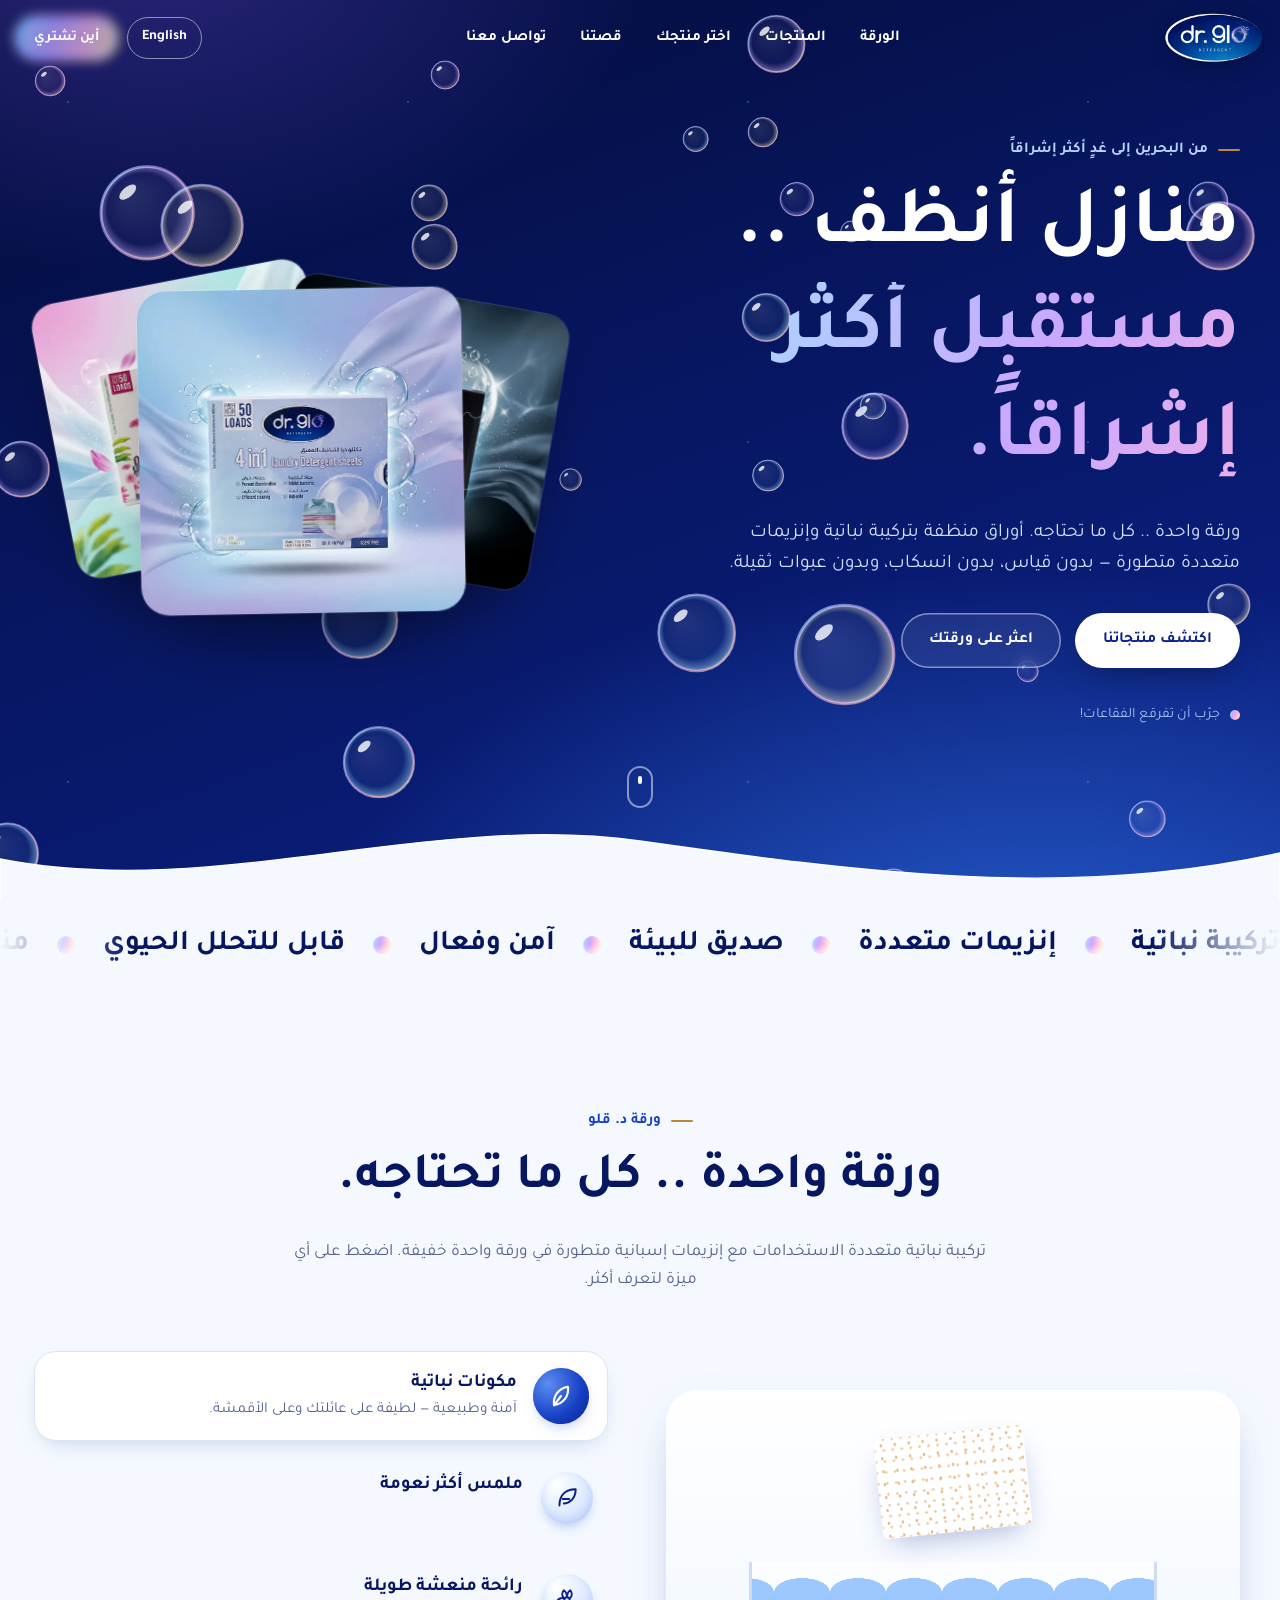
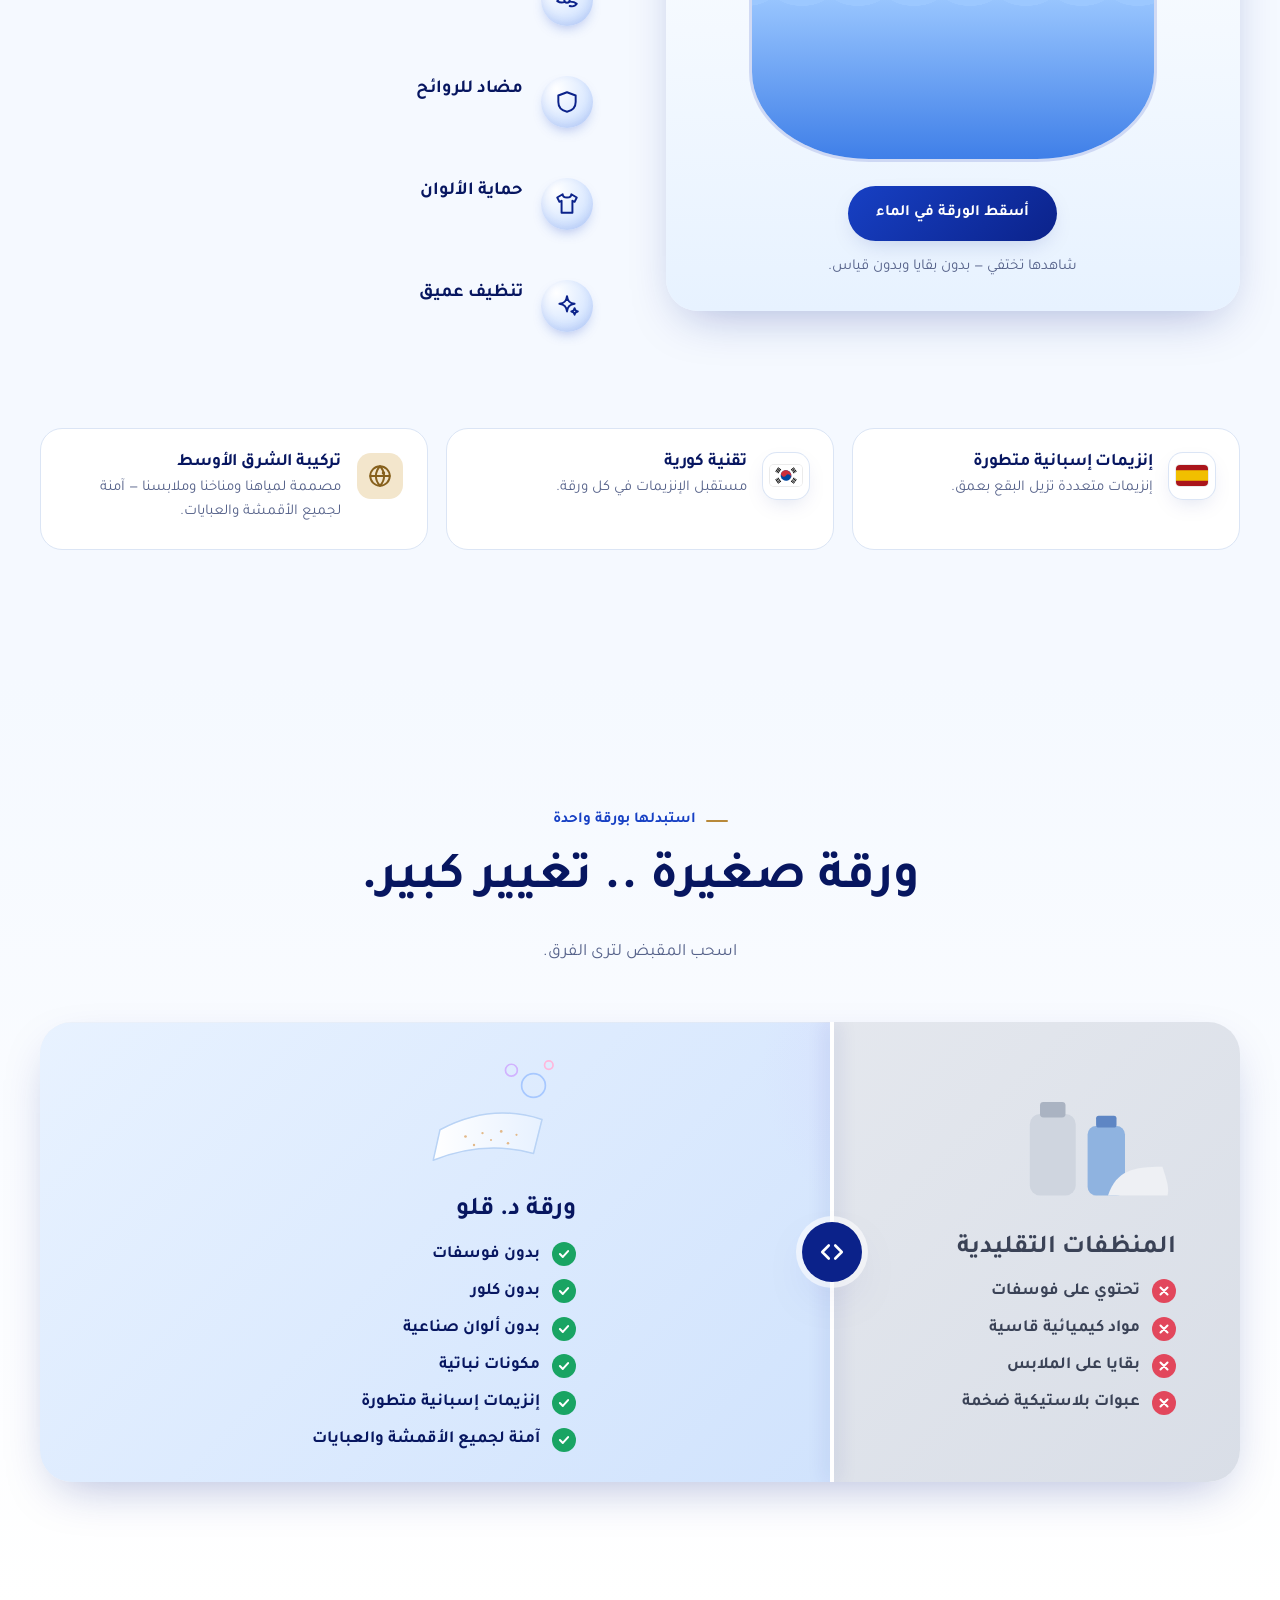
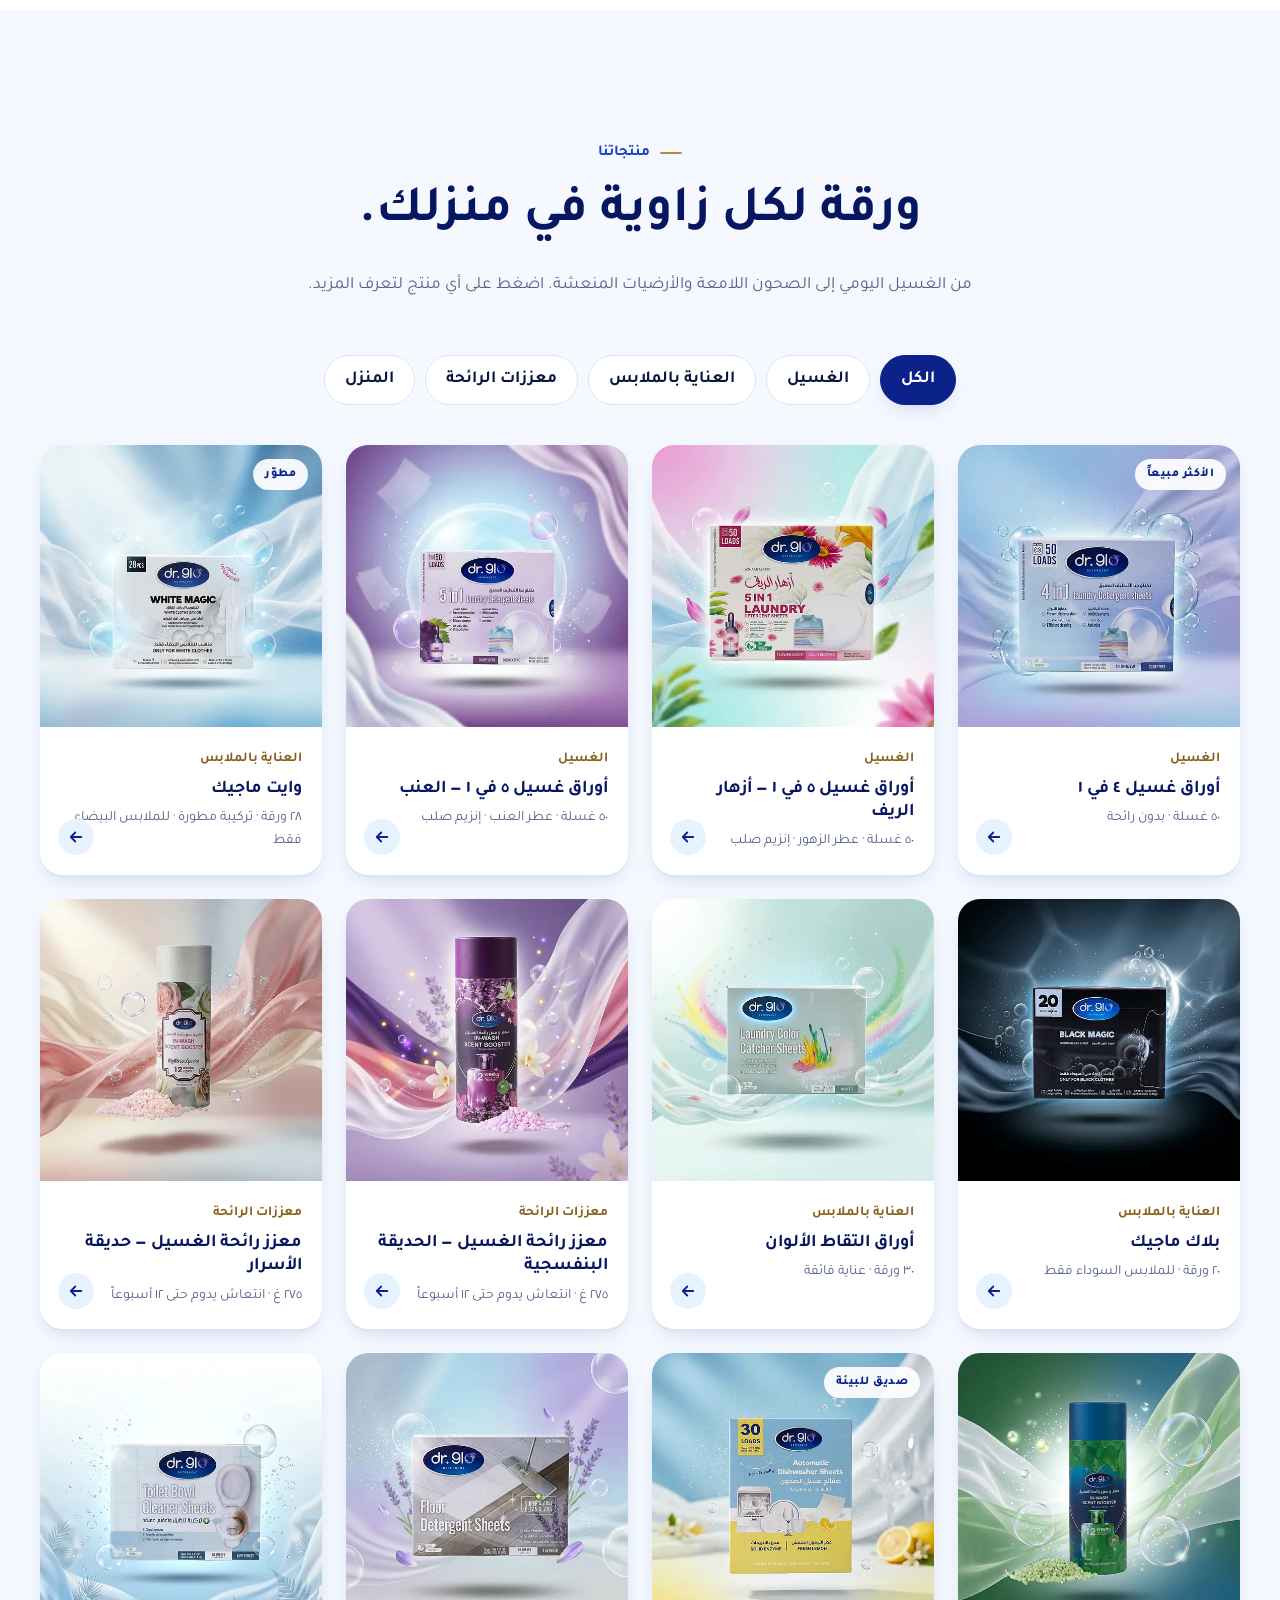
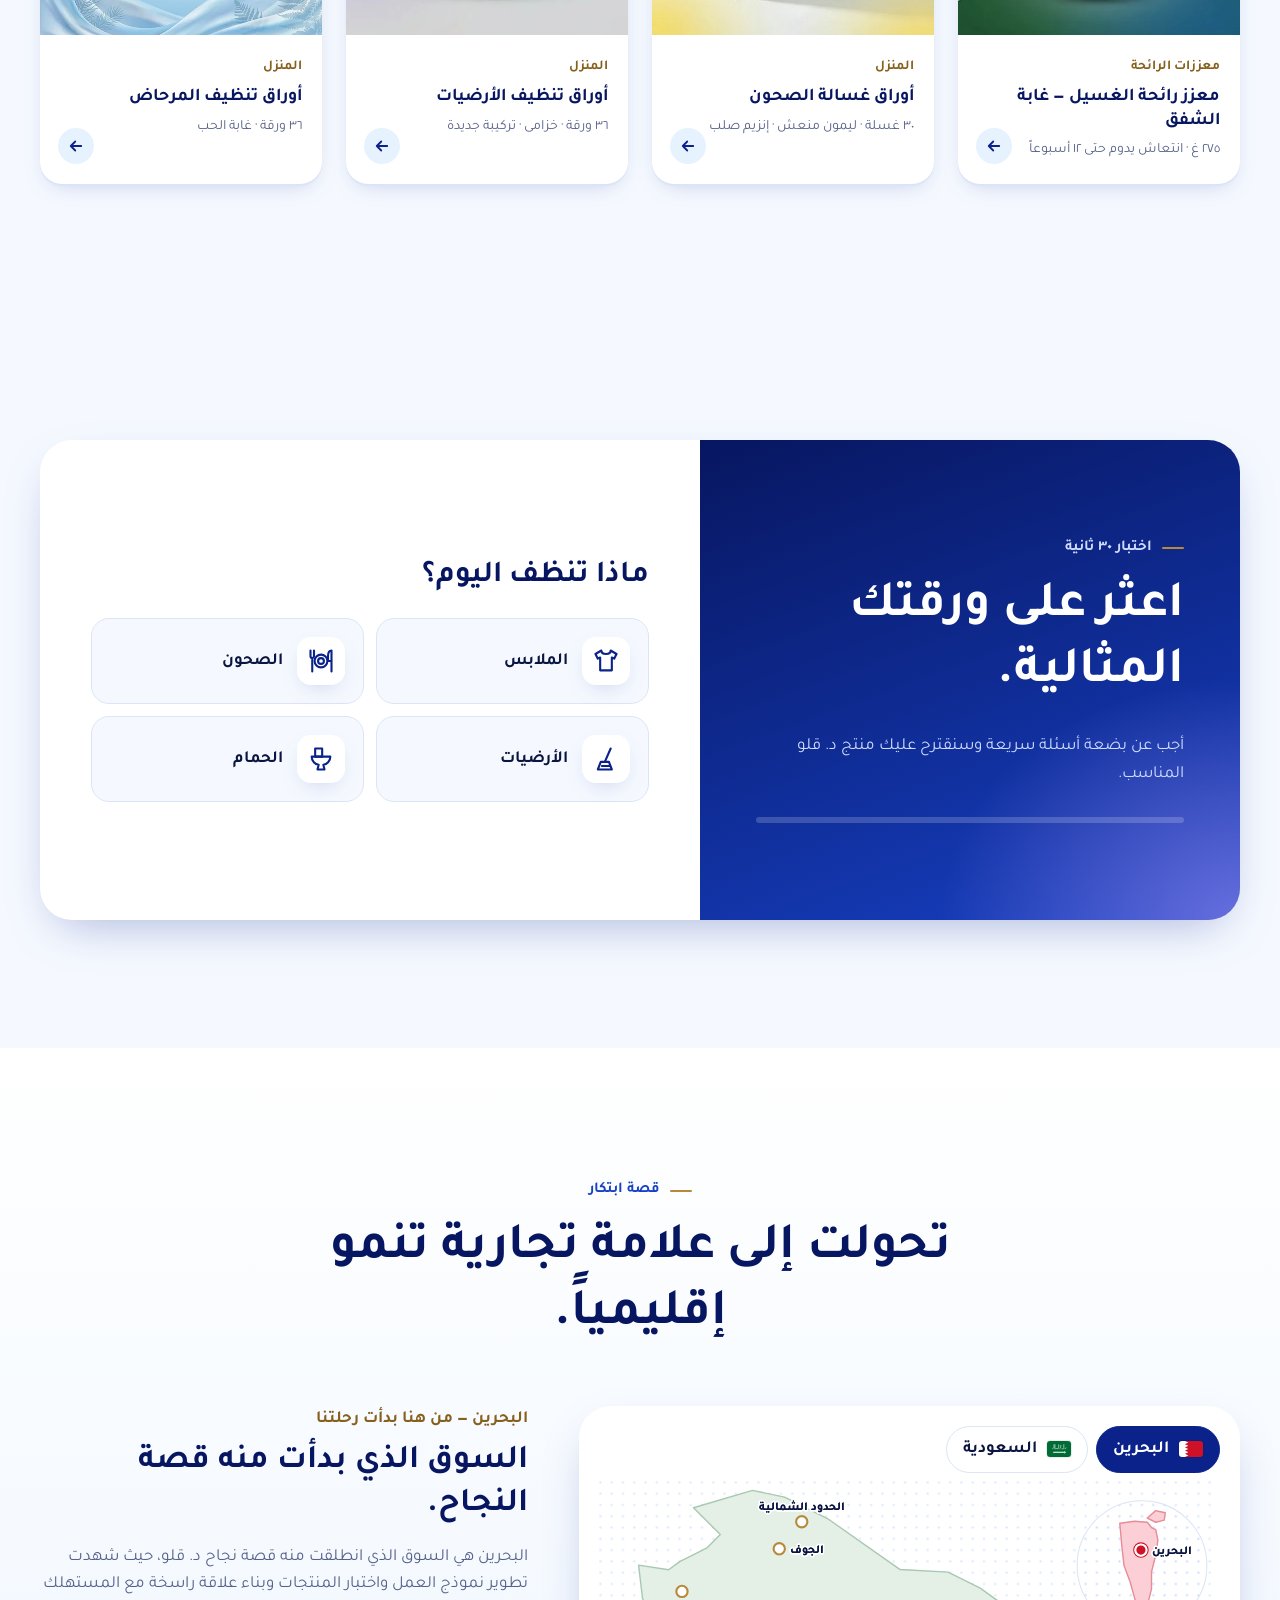
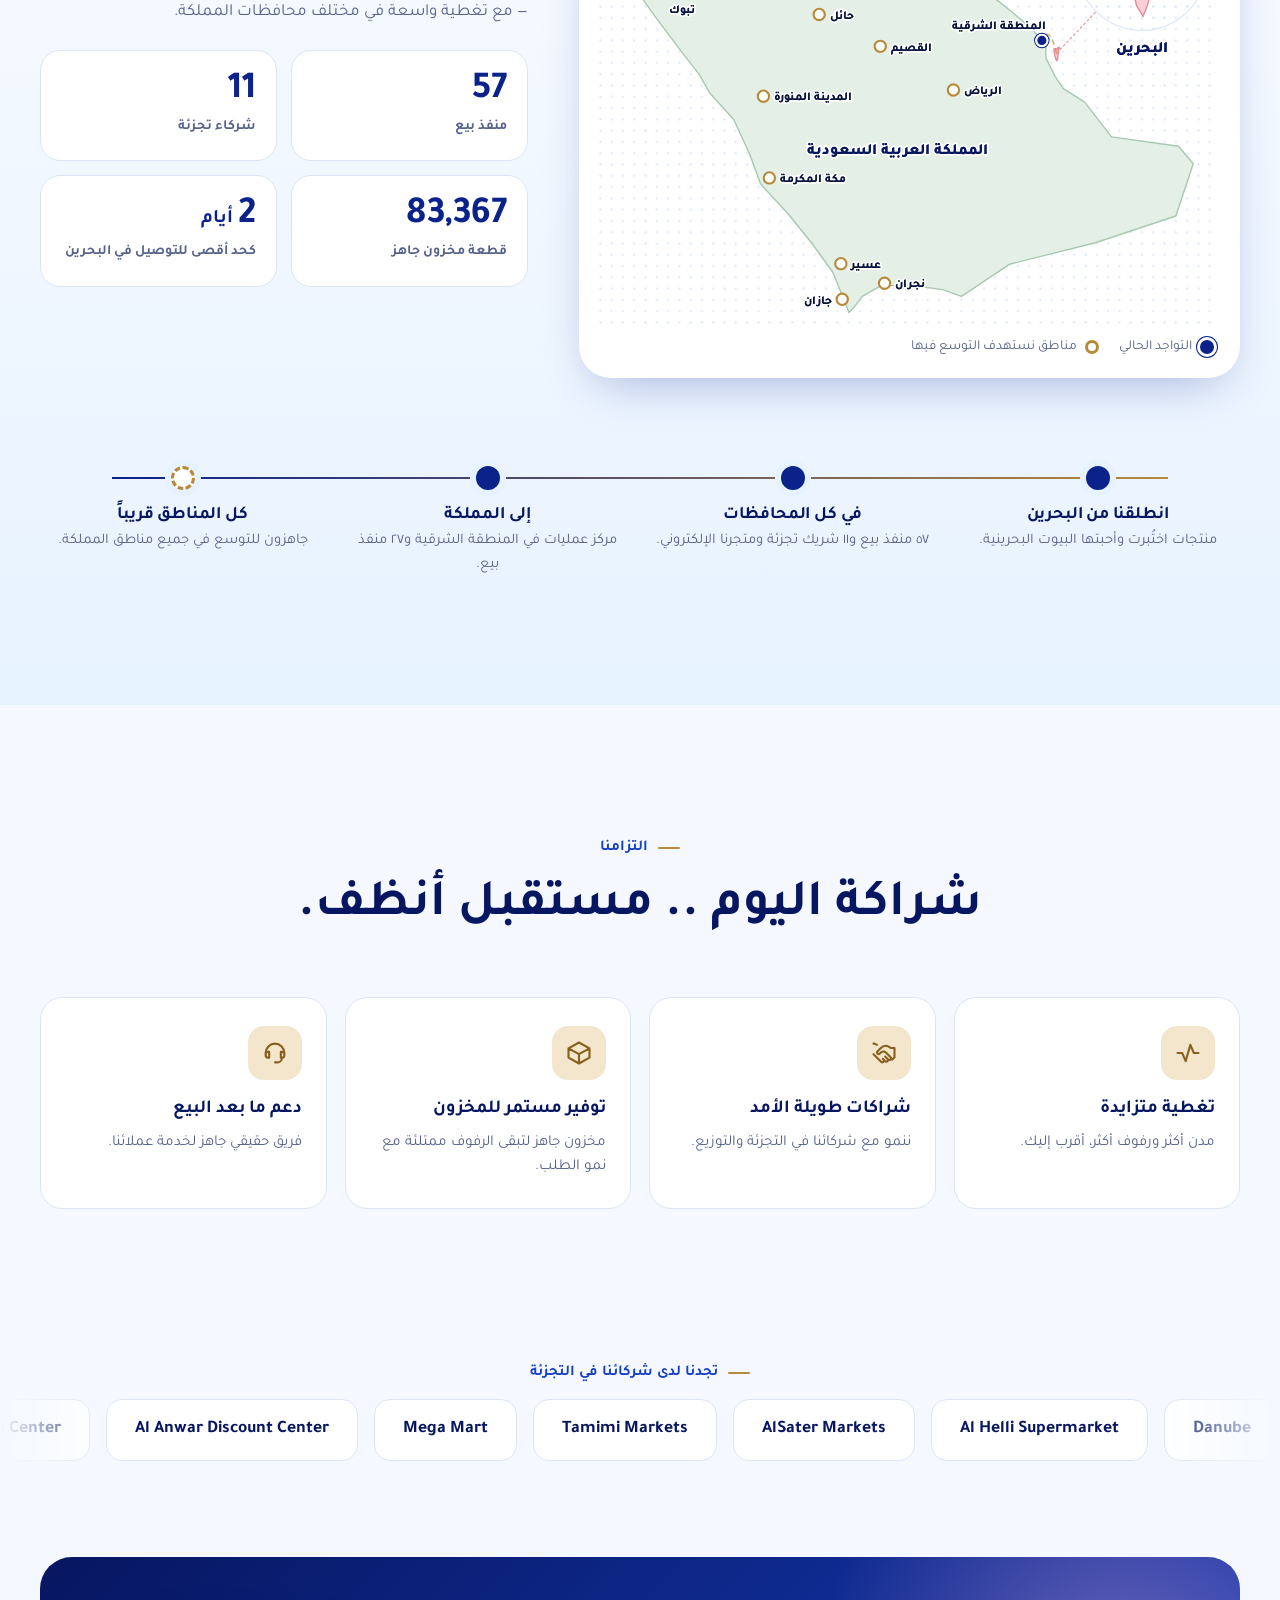
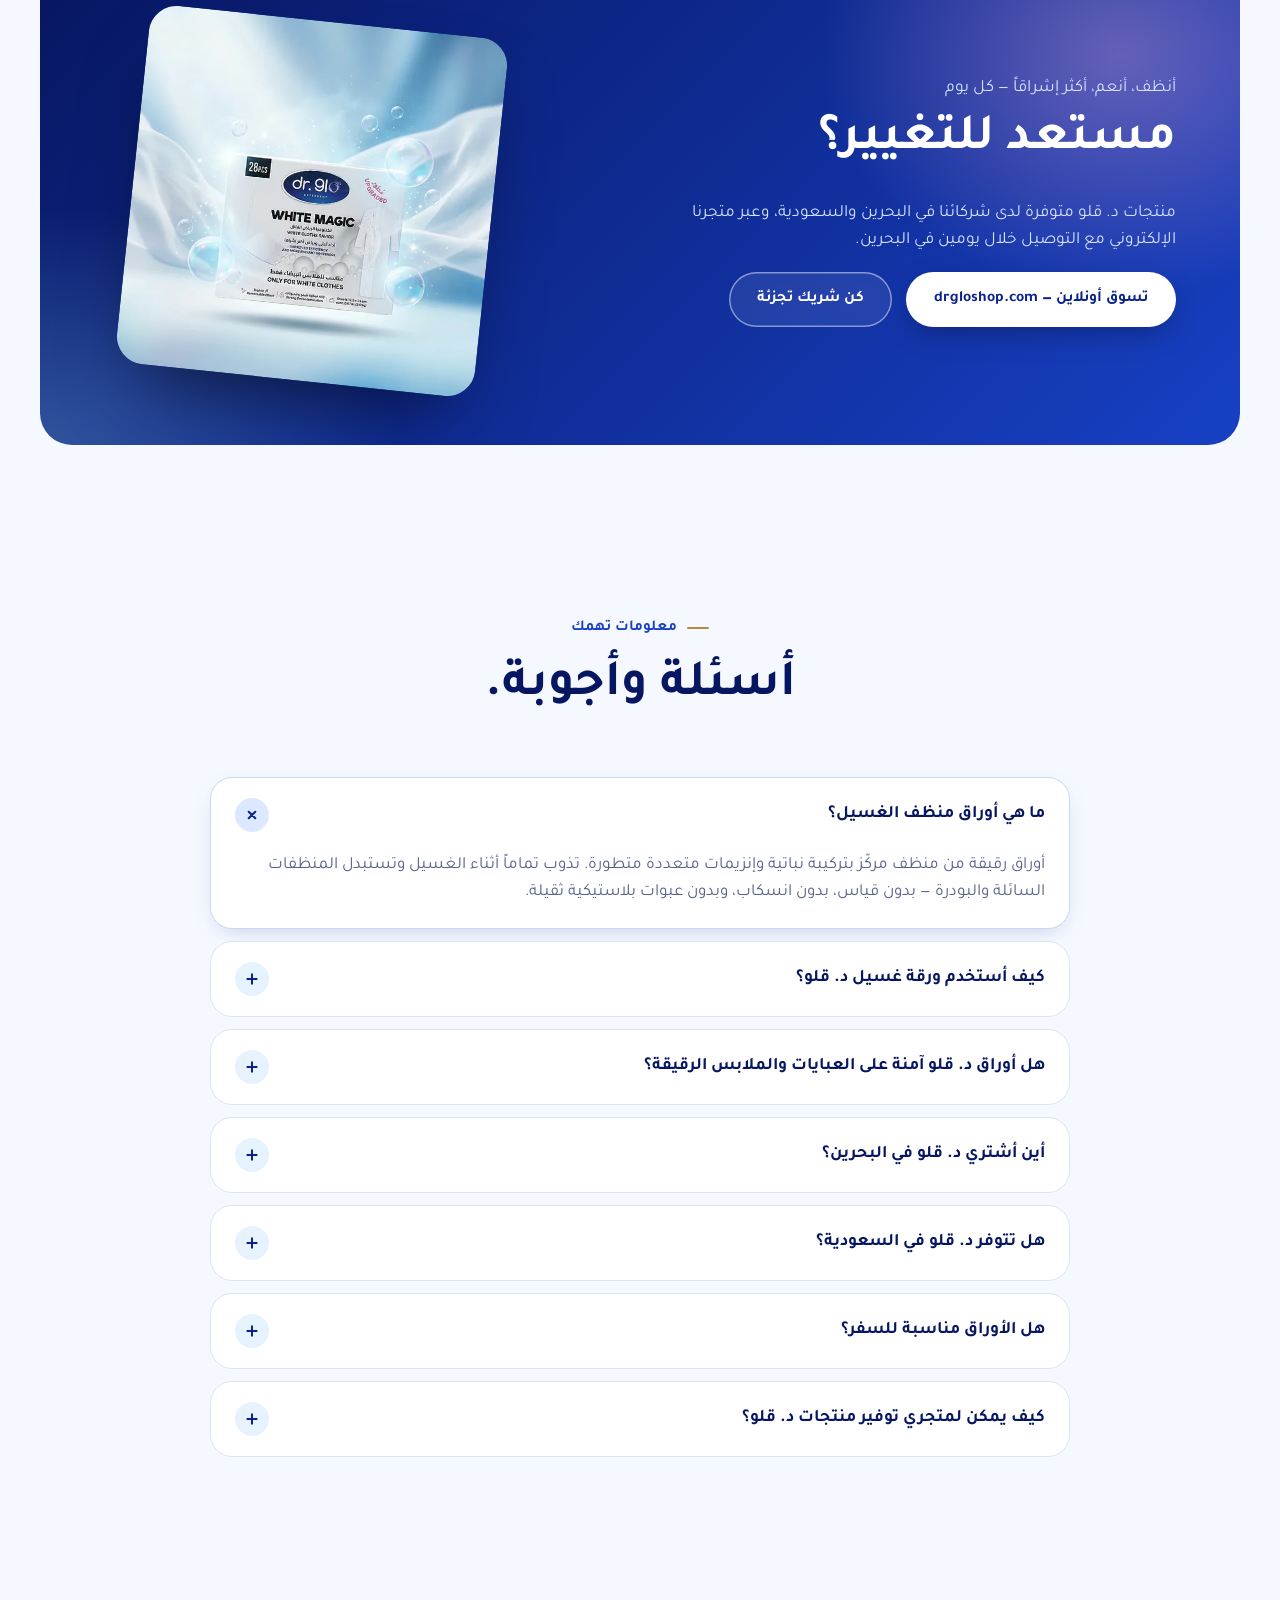
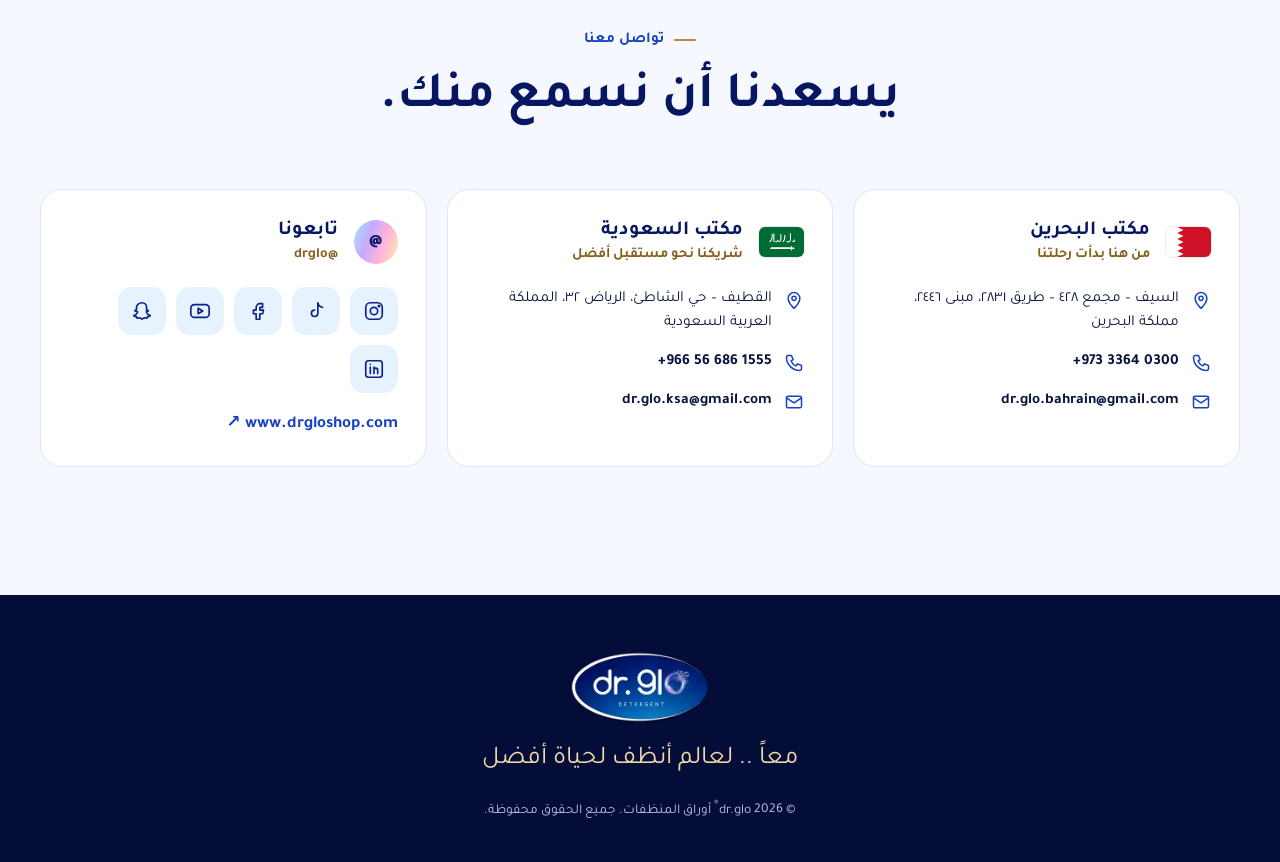
==== ar/index.html @ 6746b54c "ready" ====
<!doctype html>
<html lang="ar" dir="rtl" data-root="../">
<head>
  <meta charset="utf-8">
  <meta name="viewport" content="width=device-width, initial-scale=1">
  <!-- seo:start -->
  <title>د. قلو | أوراق منظف الغسيل — البحرين والسعودية</title>
  <meta name="description" content="أوراق منظف غسيل بتركيبة نباتية وإنزيمات متطورة — بدون فوسفات وبدون كلور. أوراق للغسيل وغسالة الصحون والأرضيات في البحرين والمملكة العربية السعودية.">
  <meta name="robots" content="index, follow, max-image-preview:large">
  <link rel="canonical" href="https://drgloglobal.com/ar/">
  <link rel="alternate" hreflang="en" href="https://drgloglobal.com/">
  <link rel="alternate" hreflang="ar" href="https://drgloglobal.com/ar/">
  <link rel="alternate" hreflang="x-default" href="https://drgloglobal.com/">
  <meta name="theme-color" content="#0a1d6e">
  <meta property="og:type" content="website">
  <meta property="og:site_name" content="dr.glo">
  <meta property="og:url" content="https://drgloglobal.com/ar/">
  <meta property="og:title" content="د. قلو | أوراق منظف الغسيل — البحرين والسعودية">
  <meta property="og:description" content="أوراق منظف غسيل بتركيبة نباتية وإنزيمات متطورة — بدون فوسفات وبدون كلور. أوراق للغسيل وغسالة الصحون والأرضيات في البحرين والمملكة العربية السعودية.">
  <meta property="og:image" content="https://drgloglobal.com/assets/img/og-image.jpg">
  <meta property="og:image:width" content="1200">
  <meta property="og:image:height" content="630">
  <meta property="og:image:alt" content="أوراق منظف د. قلو — منازل أنظف، مستقبل أكثر إشراقاً">
  <meta property="og:locale" content="ar_AR">
  <meta property="og:locale:alternate" content="en_US">
  <meta name="twitter:card" content="summary_large_image">
  <meta name="twitter:title" content="د. قلو | أوراق منظف الغسيل — البحرين والسعودية">
  <meta name="twitter:description" content="أوراق منظف غسيل بتركيبة نباتية وإنزيمات متطورة — بدون فوسفات وبدون كلور. أوراق للغسيل وغسالة الصحون والأرضيات في البحرين والمملكة العربية السعودية.">
  <meta name="twitter:image" content="https://drgloglobal.com/assets/img/og-image.jpg">
  <link rel="icon" type="image/png" sizes="256x256" href="../assets/img/favicon.png">
  <link rel="apple-touch-icon" sizes="180x180" href="../assets/img/apple-touch-icon.png">
  <link rel="manifest" href="../site.webmanifest">
  <script type="application/ld+json">
{
  "@context": "https://schema.org",
  "@graph": [
    {
      "@type": "Organization",
      "@id": "https://drgloglobal.com/#organization",
      "name": "dr.glo",
      "alternateName": [
        "Dr.glo",
        "dr glo",
        "د. قلو"
      ],
      "url": "https://drgloglobal.com/",
      "logo": {
        "@type": "ImageObject",
        "url": "https://drgloglobal.com/assets/img/logo.png",
        "width": 900,
        "height": 471
      },
      "image": "https://drgloglobal.com/assets/img/og-image.jpg",
      "description": "Plant-based laundry detergent sheets with advanced enzymes — no phosphates, no chlorine. Laundry, dishwasher & floor sheets in Bahrain and Saudi Arabia.",
      "slogan": "Cleaner Homes, A Brighter Tomorrow",
      "foundingLocation": {
        "@type": "Place",
        "name": "Kingdom of Bahrain"
      },
      "areaServed": [
        {
          "@type": "Country",
          "name": "Bahrain"
        },
        {
          "@type": "Country",
          "name": "Saudi Arabia"
        }
      ],
      "address": [
        {
          "@type": "PostalAddress",
          "streetAddress": "Building 2446, Road 2831, Block 428",
          "addressLocality": "Al Seef",
          "addressCountry": "BH"
        },
        {
          "@type": "PostalAddress",
          "streetAddress": "Al Shati District",
          "addressLocality": "Al Qatif",
          "addressRegion": "Eastern Province",
          "addressCountry": "SA"
        }
      ],
      "contactPoint": [
        {
          "@type": "ContactPoint",
          "contactType": "customer service",
          "telephone": "+973-3364-0300",
          "email": "dr.glo.bahrain@gmail.com",
          "areaServed": "BH",
          "availableLanguage": [
            "English",
            "Arabic"
          ]
        },
        {
          "@type": "ContactPoint",
          "contactType": "customer service",
          "telephone": "+966-56-686-1555",
          "email": "dr.glo.ksa@gmail.com",
          "areaServed": "SA",
          "availableLanguage": [
            "English",
            "Arabic"
          ]
        }
      ],
      "sameAs": [
        "https://www.instagram.com/drglo",
        "https://www.tiktok.com/@drglo",
        "https://www.facebook.com/drglo",
        "https://www.youtube.com/@drglo",
        "https://www.snapchat.com/add/drglo",
        "https://www.linkedin.com/company/drglo",
        "https://www.drgloshop.com"
      ]
    },
    {
      "@type": "WebSite",
      "@id": "https://drgloglobal.com/#website",
      "url": "https://drgloglobal.com/",
      "name": "dr.glo",
      "inLanguage": [
        "en",
        "ar"
      ],
      "publisher": {
        "@id": "https://drgloglobal.com/#organization"
      }
    },
    {
      "@type": "WebPage",
      "@id": "https://drgloglobal.com/ar/#webpage",
      "url": "https://drgloglobal.com/ar/",
      "name": "د. قلو | أوراق منظف الغسيل — البحرين والسعودية",
      "description": "أوراق منظف غسيل بتركيبة نباتية وإنزيمات متطورة — بدون فوسفات وبدون كلور. أوراق للغسيل وغسالة الصحون والأرضيات في البحرين والمملكة العربية السعودية.",
      "inLanguage": "ar",
      "isPartOf": {
        "@id": "https://drgloglobal.com/#website"
      },
      "about": {
        "@id": "https://drgloglobal.com/#organization"
      },
      "primaryImageOfPage": "https://drgloglobal.com/assets/img/og-image.jpg"
    }
  ]
}
  </script>
  <!-- seo:end -->
  <link rel="preconnect" href="https://fonts.googleapis.com">
  <link rel="preconnect" href="https://fonts.gstatic.com" crossorigin>
  <link href="https://fonts.googleapis.com/css2?family=Quicksand:wght@500;600;700&family=Plus+Jakarta+Sans:wght@400;500;600;700&family=Tajawal:wght@400;500;700;800&family=Dancing+Script:wght@600&display=swap" rel="stylesheet">
  <link rel="stylesheet" href="../css/style.css">
</head>
<body>
  <div class="scroll-progress" aria-hidden="true"><span></span></div>

  <!-- ============ NAV ============ -->
  <header class="nav" id="nav">
    <div class="nav__inner">
      <a href="#top" class="nav__logo" aria-label="الصفحة الرئيسية لـ د. قلو"><img src="../assets/img/logo-sm.webp" alt="منظف د. قلو" width="120" height="63"></a>
      <nav class="nav__links" id="navLinks" aria-label="القائمة الرئيسية">
        <a href="#sheet" data-i18n="nav.sheet">الورقة</a>
        <a href="#products" data-i18n="nav.products">المنتجات</a>
        <a href="#quiz" data-i18n="nav.quiz">اختر منتجك</a>
        <a href="#story" data-i18n="nav.story">قصتنا</a>
        <a href="#contact" data-i18n="nav.contact">تواصل معنا</a>
      </nav>
      <div class="nav__actions">
        <a class="lang-toggle" id="langToggle" href="../" hreflang="en" lang="en">English</a>
        <a class="btn btn--glow btn--sm" href="#buy" data-i18n="nav.buy">أين تشتري</a>
        <button class="nav__burger" id="burger" type="button" aria-label="القائمة" aria-expanded="false"><span></span><span></span></button>
      </div>
    </div>
  </header>

  <main id="top">
    <!-- ============ HERO ============ -->
    <section class="hero">
      <canvas class="hero__bubbles" id="bubbles" aria-hidden="true"></canvas>
      <div class="hero__inner">
        <div class="hero__copy">
          <p class="eyebrow eyebrow--light" data-i18n="hero.eyebrow">من البحرين إلى غدٍ أكثر إشراقاً</p>
          <h1 class="hero__title">
            <span data-i18n="hero.t1">منازل أنظف ..</span>
            <span class="iridescent" data-i18n="hero.t2">مستقبل أكثر إشراقاً.</span>
          </h1>
          <p class="hero__lead" data-i18n="hero.lead">ورقة واحدة .. كل ما تحتاجه. أوراق منظفة بتركيبة نباتية وإنزيمات متعددة متطورة — بدون قياس، بدون انسكاب، وبدون عبوات ثقيلة.</p>
          <div class="hero__ctas">
            <a href="#products" class="btn btn--light" data-i18n="hero.cta1">اكتشف منتجاتنا</a>
            <a href="#quiz" class="btn btn--ghost" data-i18n="hero.cta2">اعثر على ورقتك</a>
          </div>
          <p class="hero__hint"><span class="hint-dot"></span><span data-i18n="hero.hint">جرّب أن تفرقع الفقاعات!</span> <b class="pop-count" id="popCount" hidden></b></p>
        </div>
        <div class="hero__stack" id="heroStack" aria-hidden="true">
          <img class="stack-card stack-card--1" src="../assets/img/products/5in1-azhar-al-reef-sm.webp" alt="">
          <img class="stack-card stack-card--2" src="../assets/img/products/black-magic-sm.webp" alt="">
          <img class="stack-card stack-card--3" src="../assets/img/products/4in1-laundry-sheets-sm.webp" alt="" fetchpriority="high">
        </div>
      </div>
      <a href="#values" class="hero__scroll" aria-label="مرر للأسفل"><span></span></a>
      <svg class="hero__wave" viewBox="0 0 1440 120" preserveAspectRatio="none" aria-hidden="true"><path d="M0,64 C240,120 480,0 720,40 C960,80 1200,120 1440,56 L1440,120 L0,120 Z"/></svg>
    </section>

    <!-- ============ VALUES MARQUEE ============ -->
    <section class="values" id="values" aria-label="قيمنا">
      <div class="marquee">
        <div class="marquee__track">
          <span data-i18n="v.plant">تركيبة نباتية</span><i></i>
          <span data-i18n="v.enzyme">إنزيمات متعددة</span><i></i>
          <span data-i18n="v.eco">صديق للبيئة</span><i></i>
          <span data-i18n="v.safe">آمن وفعال</span><i></i>
          <span data-i18n="v.bio">قابل للتحلل الحيوي</span><i></i>
          <span data-i18n="v.travel">مناسب للسفر</span><i></i>
          <span data-i18n="v.trust">جودة تستحق الثقة</span><i></i>
        </div>
      </div>
    </section>

    <!-- ============ THE SHEET ============ -->
    <section class="section sheet" id="sheet">
      <div class="container">
        <div class="section-head reveal">
          <p class="eyebrow" data-i18n="sheet.eyebrow">ورقة د. قلو</p>
          <h2 data-i18n="sheet.title">ورقة واحدة .. كل ما تحتاجه.</h2>
          <p data-i18n="sheet.sub">تركيبة نباتية متعددة الاستخدامات مع إنزيمات إسبانية متطورة في ورقة واحدة خفيفة. اضغط على أي ميزة لتعرف أكثر.</p>
        </div>

        <div class="sheet__grid">
          <div class="dissolve reveal" id="dissolve">
            <div class="dissolve__stage">
              <div class="dissolve__sheet" id="dSheet"><span></span></div>
              <div class="dissolve__basin">
                <div class="dissolve__water" id="dWater">
                  <div class="dissolve__foam"></div>
                </div>
              </div>
              <div class="dissolve__bubbles" id="dBubbles"></div>
            </div>
            <button class="btn btn--primary" id="dropBtn" type="button" data-i18n="sheet.drop">أسقط الورقة في الماء</button>
            <p class="dissolve__caption" id="dCaption" data-i18n="sheet.caption">شاهدها تختفي — بدون بقايا وبدون قياس.</p>
          </div>

          <ul class="benefits reveal" id="benefits">
            <li class="benefit is-active" data-b="0" tabindex="0">
              <span class="benefit__icon"><svg viewBox="0 0 24 24"><path d="M5 19c8 0 14-6 14-14C11 5 5 11 5 19Zm0 0 7-7"/></svg></span>
              <div><h3 data-i18n="b.plant.t">مكونات نباتية</h3><p data-i18n="b.plant.d">آمنة وطبيعية — لطيفة على عائلتك وعلى الأقمشة.</p></div>
            </li>
            <li class="benefit" data-b="1" tabindex="0">
              <span class="benefit__icon"><svg viewBox="0 0 24 24"><path d="M20 4C9 4 5 11 5 19M20 4c0 9-6 13-11 13M8 13h6"/></svg></span>
              <div><h3 data-i18n="b.soft.t">ملمس أكثر نعومة</h3><p data-i18n="b.soft.d">تحافظ على نعومة الأقمشة غسلة بعد غسلة.</p></div>
            </li>
            <li class="benefit" data-b="2" tabindex="0">
              <span class="benefit__icon"><svg viewBox="0 0 24 24"><circle cx="12" cy="12" r="2.5"/><path d="M12 9.5C12 5 9 3 9 3s-3 4 0 7m3-.5c0-4.5 3-6.5 3-6.5s3 4 0 7m-5.5 4C6 15 3 13 3 13s2-4 6.5-2.5m5 3c4.5 0 6.5 2 6.5 2s-2 3.5-6.5 2"/></svg></span>
              <div><h3 data-i18n="b.scent.t">رائحة منعشة طويلة</h3><p data-i18n="b.scent.d">انتعاش يدوم طويلاً، من الغسالة إلى الخزانة.</p></div>
            </li>
            <li class="benefit" data-b="3" tabindex="0">
              <span class="benefit__icon"><svg viewBox="0 0 24 24"><path d="M12 3 4 6v6c0 5 3.5 8 8 9 4.5-1 8-4 8-9V6l-8-3Z"/></svg></span>
              <div><h3 data-i18n="b.odour.t">مضاد للروائح</h3><p data-i18n="b.odour.d">يتخلص من الروائح غير المرغوبة من مصدرها.</p></div>
            </li>
            <li class="benefit" data-b="4" tabindex="0">
              <span class="benefit__icon"><svg viewBox="0 0 24 24"><path d="M8 3 3 6l2 4 2-1v11h10V9l2 1 2-4-5-3c0 2-2 3-4 3S8 5 8 3Z"/></svg></span>
              <div><h3 data-i18n="b.color.t">حماية الألوان</h3><p data-i18n="b.color.d">يحافظ على إشراق الألوان ويحميها من البهتان.</p></div>
            </li>
            <li class="benefit" data-b="5" tabindex="0">
              <span class="benefit__icon"><svg viewBox="0 0 24 24"><path d="M12 3c.6 4.6 2.4 6.4 7 7-4.6.6-6.4 2.4-7 7-.6-4.6-2.4-6.4-7-7 4.6-.6 6.4-2.4 7-7Zm7 11c.3 2 1 2.7 3 3-2 .3-2.7 1-3 3-.3-2-1-2.7-3-3 2-.3 2.7-1 3-3Z"/></svg></span>
              <div><h3 data-i18n="b.deep.t">تنظيف عميق</h3><p data-i18n="b.deep.d">إنزيمات تزيل البقع الصعبة لملابس أنظف.</p></div>
            </li>
          </ul>
        </div>

        <div class="tech reveal">
          <div class="tech__item">
            <span class="tech__badge tech__badge--flag"><img src="../assets/img/flags/es.svg" alt="Spain" width="36" height="24"></span>
            <div><h4 data-i18n="tech.es.t">إنزيمات إسبانية متطورة</h4><p data-i18n="tech.es.d">إنزيمات متعددة تزيل البقع بعمق.</p></div>
          </div>
          <div class="tech__item">
            <span class="tech__badge tech__badge--flag"><img src="../assets/img/flags/kr.svg" alt="South Korea" width="36" height="24"></span>
            <div><h4 data-i18n="tech.kr.t">تقنية كورية</h4><p data-i18n="tech.kr.d">مستقبل الإنزيمات في كل ورقة.</p></div>
          </div>
          <div class="tech__item">
            <span class="tech__badge" aria-hidden="true"><svg viewBox="0 0 24 24"><circle cx="12" cy="12" r="9"/><path d="M3 12h18M12 3c2.5 2.7 3.8 5.7 3.8 9s-1.3 6.3-3.8 9c-2.5-2.7-3.8-5.7-3.8-9S9.5 5.7 12 3Z"/><circle cx="15.2" cy="9.2" r="1.6" fill="currentColor" stroke="none"/></svg></span>
            <div><h4 data-i18n="tech.me.t">تركيبة الشرق الأوسط</h4><p data-i18n="tech.me.d">مصممة لمياهنا ومناخنا وملابسنا — آمنة لجميع الأقمشة والعبايات.</p></div>
          </div>
        </div>
      </div>
    </section>

    <!-- ============ COMPARE ============ -->
    <section class="section compare-sec">
      <div class="container">
        <div class="section-head reveal">
          <p class="eyebrow" data-i18n="cmp.eyebrow">استبدلها بورقة واحدة</p>
          <h2 data-i18n="cmp.title">ورقة صغيرة .. تغيير كبير.</h2>
          <p data-i18n="cmp.sub">اسحب المقبض لترى الفرق.</p>
        </div>
        <div class="compare reveal" id="compare" style="--pos:50%">
          <div class="compare__side compare__side--old">
            <div class="compare__content">
              <svg class="compare__art" viewBox="0 0 200 140" aria-hidden="true">
                <rect x="28" y="30" width="54" height="96" rx="12" fill="#cfd5df"/><rect x="40" y="16" width="30" height="18" rx="4" fill="#aab3c2"/>
                <rect x="96" y="44" width="44" height="82" rx="10" fill="#8fb3e0"/><rect x="106" y="32" width="24" height="14" rx="3" fill="#5e86c4"/>
                <path d="M120 126c10-30 30-34 64-34 6 18 8 26 6 34Z" fill="#eef0f4"/>
              </svg>
              <h3 data-i18n="cmp.old.t">المنظفات التقليدية</h3>
              <ul class="xlist">
                <li data-i18n="cmp.old.1">تحتوي على فوسفات</li>
                <li data-i18n="cmp.old.2">مواد كيميائية قاسية</li>
                <li data-i18n="cmp.old.3">بقايا على الملابس</li>
                <li data-i18n="cmp.old.4">عبوات بلاستيكية ضخمة</li>
              </ul>
            </div>
          </div>
          <div class="compare__side compare__side--new">
            <div class="compare__content">
              <svg class="compare__art" viewBox="0 0 200 140" aria-hidden="true">
                <defs><linearGradient id="shg" x1="0" x2="1"><stop offset="0" stop-color="#fff"/><stop offset="1" stop-color="#e7f1ff"/></linearGradient></defs>
                <path d="M40 92 Q100 60 160 80 L150 120 Q92 104 32 128Z" fill="url(#shg)" stroke="#b9d3f5"/>
                <g fill="#e2b98a"><circle cx="70" cy="100" r="1.6"/><circle cx="90" cy="96" r="1.4"/><circle cx="112" cy="94" r="1.6"/><circle cx="130" cy="98" r="1.3"/><circle cx="80" cy="110" r="1.4"/><circle cx="120" cy="108" r="1.5"/><circle cx="100" cy="104" r="1.2"/></g>
                <circle cx="150" cy="40" r="14" fill="none" stroke="#a7c8ff" stroke-width="2"/><circle cx="124" cy="22" r="7" fill="none" stroke="#d1b3ff" stroke-width="2"/><circle cx="168" cy="16" r="5" fill="none" stroke="#ffb7dc" stroke-width="2"/>
              </svg>
              <h3 data-i18n="cmp.new.t">ورقة د. قلو</h3>
              <ul class="vlist">
                <li data-i18n="cmp.new.1">بدون فوسفات</li>
                <li data-i18n="cmp.new.2">بدون كلور</li>
                <li data-i18n="cmp.new.3">بدون ألوان صناعية</li>
                <li data-i18n="cmp.new.4">مكونات نباتية</li>
                <li data-i18n="cmp.new.5">إنزيمات إسبانية متطورة</li>
                <li data-i18n="cmp.new.6">آمنة لجميع الأقمشة والعبايات</li>
              </ul>
            </div>
          </div>
          <div class="compare__handle" id="compareHandle" role="slider" tabindex="0" aria-label="شريط المقارنة" aria-valuemin="0" aria-valuemax="100" aria-valuenow="50">
            <span><svg viewBox="0 0 24 24"><path d="m9 6-6 6 6 6M15 6l6 6-6 6"/></svg></span>
          </div>
        </div>
      </div>
    </section>

    <!-- ============ PRODUCTS ============ -->
    <section class="section products" id="products">
      <div class="container">
        <div class="section-head reveal">
          <p class="eyebrow" data-i18n="p.eyebrow">منتجاتنا</p>
          <h2 data-i18n="p.title">ورقة لكل زاوية في منزلك.</h2>
          <p data-i18n="p.sub">من الغسيل اليومي إلى الصحون اللامعة والأرضيات المنعشة. اضغط على أي منتج لتعرف المزيد.</p>
        </div>
        <div class="filters reveal" role="tablist" id="filters">
          <button class="chip is-active" data-filter="all" role="tab" aria-selected="true" data-i18n="f.all">الكل</button>
          <button class="chip" data-filter="laundry" role="tab" aria-selected="false" data-i18n="f.laundry">الغسيل</button>
          <button class="chip" data-filter="care" role="tab" aria-selected="false" data-i18n="f.care">العناية بالملابس</button>
          <button class="chip" data-filter="scent" role="tab" aria-selected="false" data-i18n="f.scent">معززات الرائحة</button>
          <button class="chip" data-filter="home" role="tab" aria-selected="false" data-i18n="f.home">المنزل</button>
        </div>
        <div class="grid" id="productGrid"><!-- products:start -->
      <article class="card reveal is-in" data-id="4in1" data-cat="laundry" style="--tint:#bcd6f3">
        <div class="card__media">
          <img src="../assets/img/products/4in1-laundry-sheets-sm.webp" alt="أوراق غسيل ٤ في ١" loading="lazy" decoding="async" width="560" height="560">
          <span class="card__tag">الأكثر مبيعاً</span>
          <span class="card__shine"></span>
        </div>
        <div class="card__body">
          <span class="card__cat">الغسيل</span>
          <h3 class="card__name"><button class="card__link" type="button" aria-label="عرض التفاصيل: أوراق غسيل ٤ في ١">أوراق غسيل ٤ في ١</button></h3>
          <p class="card__meta">٥٠ غسلة · بدون رائحة</p>
        </div>
        <span class="card__more" aria-hidden="true"><svg viewBox="0 0 24 24"><path d="M5 12h14m-6-6 6 6-6 6"/></svg></span>
      </article>
      <article class="card reveal is-in" data-id="5in1-flower" data-cat="laundry" style="--tint:#f6c9dd">
        <div class="card__media">
          <img src="../assets/img/products/5in1-azhar-al-reef-sm.webp" alt="أوراق غسيل ٥ في ١ — أزهار الريف" loading="lazy" decoding="async" width="560" height="560">
          
          <span class="card__shine"></span>
        </div>
        <div class="card__body">
          <span class="card__cat">الغسيل</span>
          <h3 class="card__name"><button class="card__link" type="button" aria-label="عرض التفاصيل: أوراق غسيل ٥ في ١ — أزهار الريف">أوراق غسيل ٥ في ١ — أزهار الريف</button></h3>
          <p class="card__meta">٥٠ غسلة · عطر الزهور · إنزيم صلب</p>
        </div>
        <span class="card__more" aria-hidden="true"><svg viewBox="0 0 24 24"><path d="M5 12h14m-6-6 6 6-6 6"/></svg></span>
      </article>
      <article class="card reveal is-in" data-id="5in1-grape" data-cat="laundry" style="--tint:#d9c8f0">
        <div class="card__media">
          <img src="../assets/img/products/5in1-grape-sm.webp" alt="أوراق غسيل ٥ في ١ — العنب" loading="lazy" decoding="async" width="560" height="560">
          
          <span class="card__shine"></span>
        </div>
        <div class="card__body">
          <span class="card__cat">الغسيل</span>
          <h3 class="card__name"><button class="card__link" type="button" aria-label="عرض التفاصيل: أوراق غسيل ٥ في ١ — العنب">أوراق غسيل ٥ في ١ — العنب</button></h3>
          <p class="card__meta">٥٠ غسلة · عطر العنب · إنزيم صلب</p>
        </div>
        <span class="card__more" aria-hidden="true"><svg viewBox="0 0 24 24"><path d="M5 12h14m-6-6 6 6-6 6"/></svg></span>
      </article>
      <article class="card reveal is-in" data-id="white-magic" data-cat="care" style="--tint:#e6eef7">
        <div class="card__media">
          <img src="../assets/img/products/white-magic-sm.webp" alt="وايت ماجيك" loading="lazy" decoding="async" width="560" height="560">
          <span class="card__tag">مطوّر</span>
          <span class="card__shine"></span>
        </div>
        <div class="card__body">
          <span class="card__cat">العناية بالملابس</span>
          <h3 class="card__name"><button class="card__link" type="button" aria-label="عرض التفاصيل: وايت ماجيك">وايت ماجيك</button></h3>
          <p class="card__meta">٢٨ ورقة · تركيبة مطورة · للملابس البيضاء فقط</p>
        </div>
        <span class="card__more" aria-hidden="true"><svg viewBox="0 0 24 24"><path d="M5 12h14m-6-6 6 6-6 6"/></svg></span>
      </article>
      <article class="card reveal is-in" data-id="black-magic" data-cat="care" style="--tint:#3a4555">
        <div class="card__media">
          <img src="../assets/img/products/black-magic-sm.webp" alt="بلاك ماجيك" loading="lazy" decoding="async" width="560" height="560">
          
          <span class="card__shine"></span>
        </div>
        <div class="card__body">
          <span class="card__cat">العناية بالملابس</span>
          <h3 class="card__name"><button class="card__link" type="button" aria-label="عرض التفاصيل: بلاك ماجيك">بلاك ماجيك</button></h3>
          <p class="card__meta">٢٠ ورقة · للملابس السوداء فقط</p>
        </div>
        <span class="card__more" aria-hidden="true"><svg viewBox="0 0 24 24"><path d="M5 12h14m-6-6 6 6-6 6"/></svg></span>
      </article>
      <article class="card reveal is-in" data-id="color-catcher" data-cat="care" style="--tint:#cdeae3">
        <div class="card__media">
          <img src="../assets/img/products/color-catcher-sheets-sm.webp" alt="أوراق التقاط الألوان" loading="lazy" decoding="async" width="560" height="560">
          
          <span class="card__shine"></span>
        </div>
        <div class="card__body">
          <span class="card__cat">العناية بالملابس</span>
          <h3 class="card__name"><button class="card__link" type="button" aria-label="عرض التفاصيل: أوراق التقاط الألوان">أوراق التقاط الألوان</button></h3>
          <p class="card__meta">٣٠ ورقة · عناية فائقة</p>
        </div>
        <span class="card__more" aria-hidden="true"><svg viewBox="0 0 24 24"><path d="M5 12h14m-6-6 6 6-6 6"/></svg></span>
      </article>
      <article class="card reveal is-in" data-id="booster-purple" data-cat="scent" style="--tint:#d7c3ec">
        <div class="card__media">
          <img src="../assets/img/products/scent-booster-purple-garden-sm.webp" alt="معزز رائحة الغسيل — الحديقة البنفسجية" loading="lazy" decoding="async" width="560" height="560">
          
          <span class="card__shine"></span>
        </div>
        <div class="card__body">
          <span class="card__cat">معززات الرائحة</span>
          <h3 class="card__name"><button class="card__link" type="button" aria-label="عرض التفاصيل: معزز رائحة الغسيل — الحديقة البنفسجية">معزز رائحة الغسيل — الحديقة البنفسجية</button></h3>
          <p class="card__meta">٢٧٥ غ · انتعاش يدوم حتى ١٢ أسبوعاً</p>
        </div>
        <span class="card__more" aria-hidden="true"><svg viewBox="0 0 24 24"><path d="M5 12h14m-6-6 6 6-6 6"/></svg></span>
      </article>
      <article class="card reveal is-in" data-id="booster-mysteries" data-cat="scent" style="--tint:#f2d6d0">
        <div class="card__media">
          <img src="../assets/img/products/scent-booster-mysteries-garden-sm.webp" alt="معزز رائحة الغسيل — حديقة الأسرار" loading="lazy" decoding="async" width="560" height="560">
          
          <span class="card__shine"></span>
        </div>
        <div class="card__body">
          <span class="card__cat">معززات الرائحة</span>
          <h3 class="card__name"><button class="card__link" type="button" aria-label="عرض التفاصيل: معزز رائحة الغسيل — حديقة الأسرار">معزز رائحة الغسيل — حديقة الأسرار</button></h3>
          <p class="card__meta">٢٧٥ غ · انتعاش يدوم حتى ١٢ أسبوعاً</p>
        </div>
        <span class="card__more" aria-hidden="true"><svg viewBox="0 0 24 24"><path d="M5 12h14m-6-6 6 6-6 6"/></svg></span>
      </article>
      <article class="card reveal is-in" data-id="booster-green" data-cat="scent" style="--tint:#c5e3cf">
        <div class="card__media">
          <img src="../assets/img/products/scent-booster-green-sm.webp" alt="معزز رائحة الغسيل — غابة الشفق" loading="lazy" decoding="async" width="560" height="560">
          
          <span class="card__shine"></span>
        </div>
        <div class="card__body">
          <span class="card__cat">معززات الرائحة</span>
          <h3 class="card__name"><button class="card__link" type="button" aria-label="عرض التفاصيل: معزز رائحة الغسيل — غابة الشفق">معزز رائحة الغسيل — غابة الشفق</button></h3>
          <p class="card__meta">٢٧٥ غ · انتعاش يدوم حتى ١٢ أسبوعاً</p>
        </div>
        <span class="card__more" aria-hidden="true"><svg viewBox="0 0 24 24"><path d="M5 12h14m-6-6 6 6-6 6"/></svg></span>
      </article>
      <article class="card reveal is-in" data-id="dishwasher" data-cat="home" style="--tint:#f4e7a6">
        <div class="card__media">
          <img src="../assets/img/products/dishwasher-sheets-sm.webp" alt="أوراق غسالة الصحون" loading="lazy" decoding="async" width="560" height="560">
          <span class="card__tag">صديق للبيئة</span>
          <span class="card__shine"></span>
        </div>
        <div class="card__body">
          <span class="card__cat">المنزل</span>
          <h3 class="card__name"><button class="card__link" type="button" aria-label="عرض التفاصيل: أوراق غسالة الصحون">أوراق غسالة الصحون</button></h3>
          <p class="card__meta">٣٠ غسلة · ليمون منعش · إنزيم صلب</p>
        </div>
        <span class="card__more" aria-hidden="true"><svg viewBox="0 0 24 24"><path d="M5 12h14m-6-6 6 6-6 6"/></svg></span>
      </article>
      <article class="card reveal is-in" data-id="floor" data-cat="home" style="--tint:#ddd3ef">
        <div class="card__media">
          <img src="../assets/img/products/floor-sheets-sm.webp" alt="أوراق تنظيف الأرضيات" loading="lazy" decoding="async" width="560" height="560">
          
          <span class="card__shine"></span>
        </div>
        <div class="card__body">
          <span class="card__cat">المنزل</span>
          <h3 class="card__name"><button class="card__link" type="button" aria-label="عرض التفاصيل: أوراق تنظيف الأرضيات">أوراق تنظيف الأرضيات</button></h3>
          <p class="card__meta">٣٦ ورقة · خزامى · تركيبة جديدة</p>
        </div>
        <span class="card__more" aria-hidden="true"><svg viewBox="0 0 24 24"><path d="M5 12h14m-6-6 6 6-6 6"/></svg></span>
      </article>
      <article class="card reveal is-in" data-id="toilet" data-cat="home" style="--tint:#d3e6f3">
        <div class="card__media">
          <img src="../assets/img/products/toilet-bowl-sheets-sm.webp" alt="أوراق تنظيف المرحاض" loading="lazy" decoding="async" width="560" height="560">
          
          <span class="card__shine"></span>
        </div>
        <div class="card__body">
          <span class="card__cat">المنزل</span>
          <h3 class="card__name"><button class="card__link" type="button" aria-label="عرض التفاصيل: أوراق تنظيف المرحاض">أوراق تنظيف المرحاض</button></h3>
          <p class="card__meta">٣٦ ورقة · غابة الحب</p>
        </div>
        <span class="card__more" aria-hidden="true"><svg viewBox="0 0 24 24"><path d="M5 12h14m-6-6 6 6-6 6"/></svg></span>
      </article>
        <!-- products:end --></div>
      </div>
    </section>

    <!-- ============ QUIZ ============ -->
    <section class="section quiz-sec" id="quiz">
      <div class="container">
        <div class="quiz reveal" id="quizBox">
          <div class="quiz__intro">
            <p class="eyebrow eyebrow--light" data-i18n="q.eyebrow">اختبار ٣٠ ثانية</p>
            <h2 data-i18n="q.title">اعثر على ورقتك المثالية.</h2>
            <p data-i18n="q.sub">أجب عن بضعة أسئلة سريعة وسنقترح عليك منتج د. قلو المناسب.</p>
            <div class="quiz__progress"><span id="quizBar"></span></div>
          </div>
          <div class="quiz__body" id="quizBody" aria-live="polite"></div>
        </div>
      </div>
    </section>

    <!-- ============ STORY ============ -->
    <section class="section story" id="story">
      <div class="container">
        <div class="section-head reveal">
          <p class="eyebrow" data-i18n="s.eyebrow">قصة ابتكار</p>
          <h2 data-i18n="s.title">تحولت إلى علامة تجارية تنمو إقليمياً.</h2>
        </div>

        <div class="story__grid">
          <div class="map-card reveal">
            <div class="map-tabs" role="tablist">
              <button class="map-tab is-active" data-region="bh" role="tab" aria-selected="true"><span class="flag flag--bh"></span><span data-i18n="s.bh">البحرين</span></button>
              <button class="map-tab" data-region="sa" role="tab" aria-selected="false"><span class="flag flag--sa"></span><span data-i18n="s.sa">السعودية</span></button>
            </div>
            <svg class="map" id="map" direction="ltr" viewBox="0 0 880 640" role="img" aria-label="خريطة تواجد د. قلو في البحرين والسعودية"></svg>
            <p class="map-hint" data-i18n="s.hint">اضغط على أي دبوس لعرض المنطقة.</p>
            <div class="map-legend">
              <span><i class="lg lg--now"></i><span data-i18n="s.lg.now">التواجد الحالي</span></span>
              <span><i class="lg lg--next"></i><span data-i18n="s.lg.next">مناطق نستهدف التوسع فيها</span></span>
            </div>
            <div class="map-tip" id="mapTip" hidden></div>
          </div>

          <div class="story__panels">
            <article class="panel is-active reveal" data-panel="bh">
              <p class="panel__kicker" data-i18n="s.bh.k">البحرين — من هنا بدأت رحلتنا</p>
              <h3 data-i18n="s.bh.t">السوق الذي بدأت منه قصة النجاح.</h3>
              <p data-i18n="s.bh.d">البحرين هي السوق الذي انطلقت منه قصة نجاح د. قلو، حيث شهدت تطوير نموذج العمل واختبار المنتجات وبناء علاقة راسخة مع المستهلك — مع تغطية واسعة في مختلف محافظات المملكة.</p>
              <div class="stats">
                <div class="stat"><b data-count="57">0</b><span data-i18n="s.bh.s1">منفذ بيع</span></div>
                <div class="stat"><b data-count="11">0</b><span data-i18n="s.bh.s2">شركاء تجزئة</span></div>
                <div class="stat"><b data-count="85000">0</b><span data-i18n="s.bh.s3">قطعة مخزون جاهز</span></div>
                <div class="stat"><b><span data-count="2">0</span><small data-i18n="s.days"> أيام</small></b><span data-i18n="s.bh.s4">كحد أقصى للتوصيل في البحرين</span></div>
              </div>
            </article>
            <article class="panel" data-panel="sa">
              <p class="panel__kicker" data-i18n="s.sa.k">السعودية — بوابتنا نحو المستقبل</p>
              <h3 data-i18n="s.sa.t">نرتقي بمعايير النظافة في المملكة.</h3>
              <p data-i18n="s.sa.d">من مركز عملياتنا في المنطقة الشرقية، نحن جاهزون للتوسع في جميع مناطق المملكة — دعماً لرؤية السعودية ٢٠٣٠.</p>
              <div class="stats">
                <div class="stat"><b data-count="27">0</b><span data-i18n="s.sa.s1">منفذ بيع حالياً</span></div>
                <div class="stat"><b data-count="3">0</b><span data-i18n="s.sa.s2">شركاء توزيع وتجزئة رئيسيين</span></div>
                <div class="stat"><b data-count="238000">0</b><span data-i18n="s.sa.s3">قطعة جاهزة للسوق</span></div>
                <div class="stat"><b>3–5<small data-i18n="s.days"> أيام</small></b><span data-i18n="s.sa.s4">مدة التوصيل لجميع المناطق</span></div>
              </div>
            </article>
          </div>
        </div>

        <ol class="timeline reveal">
          <li><span class="timeline__dot"></span><h4 data-i18n="t1.t">انطلقنا من البحرين</h4><p data-i18n="t1.d">منتجات اختُبرت وأحبتها البيوت البحرينية.</p></li>
          <li><span class="timeline__dot"></span><h4 data-i18n="t2.t">في كل المحافظات</h4><p data-i18n="t2.d">٥٧ منفذ بيع و١١ شريك تجزئة ومتجرنا الإلكتروني.</p></li>
          <li><span class="timeline__dot"></span><h4 data-i18n="t3.t">إلى المملكة</h4><p data-i18n="t3.d">مركز عمليات في المنطقة الشرقية و٢٧ منفذ بيع.</p></li>
          <li class="is-next"><span class="timeline__dot"></span><h4 data-i18n="t4.t">كل المناطق قريباً</h4><p data-i18n="t4.d">جاهزون للتوسع في جميع مناطق المملكة.</p></li>
        </ol>
      </div>
    </section>

    <!-- ============ COMMITMENT ============ -->
    <section class="section commit">
      <div class="container">
        <div class="section-head reveal">
          <p class="eyebrow" data-i18n="c.eyebrow">التزامنا</p>
          <h2 data-i18n="c.title">شراكة اليوم .. مستقبل أنظف.</h2>
        </div>
        <div class="commit__grid">
          <div class="commit__card reveal"><span class="commit__icon"><svg viewBox="0 0 24 24"><path d="M3 12h4l3 7 4-14 3 7h4"/></svg></span><h3 data-i18n="c1.t">تغطية متزايدة</h3><p data-i18n="c1.d">مدن أكثر ورفوف أكثر، أقرب إليك.</p></div>
          <div class="commit__card reveal"><span class="commit__icon"><svg viewBox="0 0 24 24"><path d="m11 17 2 2a1.4 1.4 0 0 0 2-2m-2-2 2.5 2.5a1.4 1.4 0 0 0 2-2l-3.9-3.9a3 3 0 0 0-4.2 0l-.9.9a1.4 1.4 0 0 1-2-2l2.8-2.8a5.8 5.8 0 0 1 7.1-.9l.5.3a4 4 0 0 0 2.6.6H21v8l-2 2M3 4h1l2 1M3 13l6.5 6.5a1.4 1.4 0 0 0 2-2"/></svg></span><h3 data-i18n="c2.t">شراكات طويلة الأمد</h3><p data-i18n="c2.d">ننمو مع شركائنا في التجزئة والتوزيع.</p></div>
          <div class="commit__card reveal"><span class="commit__icon"><svg viewBox="0 0 24 24"><path d="m21 8-9-5-9 5 9 5 9-5Zm0 0v8l-9 5m0-8v8m-9-13v8l9 5"/></svg></span><h3 data-i18n="c3.t">توفير مستمر للمخزون</h3><p data-i18n="c3.d">مخزون جاهز لتبقى الرفوف ممتلئة مع نمو الطلب.</p></div>
          <div class="commit__card reveal"><span class="commit__icon"><svg viewBox="0 0 24 24"><path d="M4 14v-2a8 8 0 0 1 16 0v2M4 14a2 2 0 0 0 2 2h1v-5H6a2 2 0 0 0-2 2m16 1a2 2 0 0 1-2 2h-1v-5h1a2 2 0 0 1 2 2m-2 3a4 4 0 0 1-4 4h-2"/></svg></span><h3 data-i18n="c4.t">دعم ما بعد البيع</h3><p data-i18n="c4.d">فريق حقيقي جاهز لخدمة عملائنا.</p></div>
        </div>
      </div>
    </section>

    <!-- ============ PARTNERS ============ -->
    <section class="partners" aria-labelledby="partnersTitle">
      <div class="container">
        <p class="eyebrow eyebrow--center" id="partnersTitle" data-i18n="pt.title">تجدنا لدى شركائنا في التجزئة</p>
      </div>
      <div class="marquee marquee--partners">
        <div class="marquee__track" id="partnerTrack"></div>
      </div>
    </section>

    <!-- ============ WHERE TO BUY ============ -->
    <section class="section buy" id="buy">
      <div class="container">
        <div class="buy__card reveal">
          <div class="buy__copy">
            <p class="script" data-i18n="buy.script">أنظف، أنعم، أكثر إشراقاً — كل يوم</p>
            <h2 data-i18n="buy.title">مستعد للتغيير؟</h2>
            <p data-i18n="buy.sub">منتجات د. قلو متوفرة لدى شركائنا في البحرين والسعودية، وعبر متجرنا الإلكتروني مع التوصيل خلال يومين في البحرين.</p>
            <div class="buy__ctas">
              <a class="btn btn--light" href="https://www.drgloshop.com" target="_blank" rel="noopener" data-i18n="buy.cta1">تسوق أونلاين — drgloshop.com</a>
              <a class="btn btn--ghost" href="#contact" data-i18n="buy.cta2">كن شريك تجزئة</a>
            </div>
          </div>
          <img class="buy__img" src="../assets/img/products/white-magic-sm.webp" alt="أوراق وايت ماجيك للغسيل من د. قلو" loading="lazy" width="560" height="560">
        </div>
      </div>
    </section>

    <!-- ============ FAQ ============ -->
    <section class="section faq" id="faq" aria-labelledby="faqTitle">
      <div class="container">
        <div class="section-head reveal">
          <p class="eyebrow" data-i18n="faq.eyebrow">معلومات تهمك</p>
          <h2 id="faqTitle" data-i18n="faq.title">أسئلة وأجوبة.</h2>
        </div>
        <div class="faq__list reveal">
          <details class="faq__item" open>
            <summary data-i18n="faq.q1">ما هي أوراق منظف الغسيل؟</summary>
            <p data-i18n="faq.a1">أوراق رقيقة من منظف مركّز بتركيبة نباتية وإنزيمات متعددة متطورة. تذوب تماماً أثناء الغسيل وتستبدل المنظفات السائلة والبودرة — بدون قياس، بدون انسكاب، وبدون عبوات بلاستيكية ثقيلة.</p>
          </details>
          <details class="faq__item">
            <summary data-i18n="faq.q2">كيف أستخدم ورقة غسيل د. قلو؟</summary>
            <p data-i18n="faq.a2">ضع ورقة واحدة في حوض الغسالة قبل إضافة الملابس، ثم اغسل كالمعتاد. للأحمال الكبيرة أو شديدة الاتساخ استخدم ورقتين.</p>
          </details>
          <details class="faq__item">
            <summary data-i18n="faq.q3">هل أوراق د. قلو آمنة على العبايات والملابس الرقيقة؟</summary>
            <p data-i18n="faq.a3">نعم. تركيبتنا نباتية، بدون فوسفات وبدون كلور وبدون ألوان صناعية، وآمنة لجميع الأقمشة والعبايات. وللملابس السوداء والعبايات، تساعد بلاك ماجيك على الحفاظ على عمق اللون الأسود.</p>
          </details>
          <details class="faq__item">
            <summary data-i18n="faq.q4">أين أشتري د. قلو في البحرين؟</summary>
            <p data-i18n="faq.a4">تتوفر د. قلو في ٥٧ منفذ بيع في جميع محافظات البحرين، منها الدانوب والحلي وأسواق التميمي وميغا مارت، وعبر متجرنا الإلكتروني <a href="https://www.drgloshop.com" target="_blank" rel="noopener">drgloshop.com</a> مع التوصيل خلال يومين.</p>
          </details>
          <details class="faq__item">
            <summary data-i18n="faq.q5">هل تتوفر د. قلو في السعودية؟</summary>
            <p data-i18n="faq.a5">نعم. من مركز عملياتنا في المنطقة الشرقية، تتوفر د. قلو في ٢٧ منفذ بيع عبر شركاء منهم مزايا وأسواق المنتزه وأسواق الأعراف، مع التوصيل لجميع المناطق خلال ٣ إلى ٥ أيام.</p>
          </details>
          <details class="faq__item">
            <summary data-i18n="faq.q6">هل الأوراق مناسبة للسفر؟</summary>
            <p data-i18n="faq.a6">جداً. أوراق د. قلو خفيفة وصغيرة ولا تنسكب، لذا يمكنك أخذ بعضها معك في أي رحلة.</p>
          </details>
          <details class="faq__item">
            <summary data-i18n="faq.q7">كيف يمكن لمتجري توفير منتجات د. قلو؟</summary>
            <p data-i18n="faq.a7">يسعدنا التعاون معك. راسلنا على <a href="mailto:dr.glo.bahrain@gmail.com">dr.glo.bahrain@gmail.com</a> للبحرين أو <a href="mailto:dr.glo.ksa@gmail.com">dr.glo.ksa@gmail.com</a> للسعودية.</p>
          </details>
        </div>
      </div>
    </section>

    <!-- ============ CONTACT ============ -->
    <section class="section contact" id="contact">
      <div class="container">
        <div class="section-head reveal">
          <p class="eyebrow" data-i18n="ct.eyebrow">تواصل معنا</p>
          <h2 data-i18n="ct.title">يسعدنا أن نسمع منك.</h2>
        </div>
        <div class="offices">
          <article class="office reveal">
            <header><span class="flag flag--bh flag--lg"></span><div><h3 data-i18n="ct.bh.t">مكتب البحرين</h3><p data-i18n="ct.bh.k">من هنا بدأت رحلتنا</p></div></header>
            <ul>
              <li><svg viewBox="0 0 24 24"><path d="M12 22s7-6.5 7-12a7 7 0 0 0-14 0c0 5.5 7 12 7 12Z"/><circle cx="12" cy="10" r="2.5"/></svg><span data-i18n="ct.bh.a">السيف – مجمع ٤٢٨ – طريق ٢٨٣١، مبنى ٢٤٤٦، مملكة البحرين</span></li>
              <li><svg viewBox="0 0 24 24"><path d="M5 3h4l2 5-2.5 1.5a11 11 0 0 0 6 6L16 13l5 2v4a2 2 0 0 1-2 2A16 16 0 0 1 3 5a2 2 0 0 1 2-2Z"/></svg><a href="tel:+97333640300" dir="ltr">+973 3364 0300</a></li>
              <li><svg viewBox="0 0 24 24"><rect x="3" y="5" width="18" height="14" rx="2"/><path d="m3 7 9 6 9-6"/></svg><a href="mailto:dr.glo.bahrain@gmail.com">dr.glo.bahrain@gmail.com</a></li>
            </ul>
          </article>
          <article class="office reveal">
            <header><span class="flag flag--sa flag--lg"></span><div><h3 data-i18n="ct.sa.t">مكتب السعودية</h3><p data-i18n="ct.sa.k">شريكنا نحو مستقبل أفضل</p></div></header>
            <ul>
              <li><svg viewBox="0 0 24 24"><path d="M12 22s7-6.5 7-12a7 7 0 0 0-14 0c0 5.5 7 12 7 12Z"/><circle cx="12" cy="10" r="2.5"/></svg><span data-i18n="ct.sa.a">القطيف – حي الشاطئ، الرياض ٣٢، المملكة العربية السعودية</span></li>
              <li><svg viewBox="0 0 24 24"><path d="M5 3h4l2 5-2.5 1.5a11 11 0 0 0 6 6L16 13l5 2v4a2 2 0 0 1-2 2A16 16 0 0 1 3 5a2 2 0 0 1 2-2Z"/></svg><a href="tel:+966566861555" dir="ltr">+966 56 686 1555</a></li>
              <li><svg viewBox="0 0 24 24"><rect x="3" y="5" width="18" height="14" rx="2"/><path d="m3 7 9 6 9-6"/></svg><a href="mailto:dr.glo.ksa@gmail.com">dr.glo.ksa@gmail.com</a></li>
            </ul>
          </article>
          <article class="office office--social reveal">
            <header><span class="office__at">@</span><div><h3 data-i18n="ct.fl.t">تابعونا</h3><p>@drglo</p></div></header>
            <div class="socials">
              <a href="https://www.instagram.com/drglo" target="_blank" rel="noopener" aria-label="Instagram"><svg viewBox="0 0 24 24"><rect x="3" y="3" width="18" height="18" rx="5"/><circle cx="12" cy="12" r="4"/><circle cx="17.5" cy="6.5" r=".8" fill="currentColor"/></svg></a>
              <a href="https://www.tiktok.com/@drglo" target="_blank" rel="noopener" aria-label="TikTok"><svg viewBox="0 0 24 24"><path d="M14 3v11.5a3.5 3.5 0 1 1-3.5-3.5M14 3c.5 2.6 2.4 4.5 5 5"/></svg></a>
              <a href="https://www.facebook.com/drglo" target="_blank" rel="noopener" aria-label="Facebook"><svg viewBox="0 0 24 24"><path d="M14 8h3V4h-3a4 4 0 0 0-4 4v3H7v4h3v6h4v-6h3l1-4h-4V8Z"/></svg></a>
              <a href="https://www.youtube.com/@drglo" target="_blank" rel="noopener" aria-label="YouTube"><svg viewBox="0 0 24 24"><rect x="2" y="5" width="20" height="14" rx="4"/><path d="m10 9 5 3-5 3V9Z"/></svg></a>
              <a href="https://www.snapchat.com/add/drglo" target="_blank" rel="noopener" aria-label="Snapchat"><svg viewBox="0 0 24 24"><path d="M12 3c3 0 5 2.2 5 5v3l2 .5c-.3 1-1.5 1.3-2.3 1.5.7 2 2.3 3.4 4.3 4-.5 1-2 1-3 1.2-.3.8-.2 1.6-1 1.6-1 0-2-.6-3.5 0-1 .5-1.6 1.2-1.5 1.2s-.5-.7-1.5-1.2c-1.5-.6-2.5 0-3.5 0-.8 0-.7-.8-1-1.6-1-.2-2.5-.2-3-1.2 2-.6 3.6-2 4.3-4C5.5 12.8 4.3 12.5 4 11.5L6 11V8c0-2.8 3-5 6-5Z"/></svg></a>
              <a href="https://www.linkedin.com/company/drglo" target="_blank" rel="noopener" aria-label="LinkedIn"><svg viewBox="0 0 24 24"><rect x="3" y="3" width="18" height="18" rx="3"/><path d="M8 10v7M8 7v.01M12 17v-4a2 2 0 0 1 4 0v4m-4-7v7"/></svg></a>
            </div>
            <a class="office__shop" href="https://www.drgloshop.com" target="_blank" rel="noopener">www.drgloshop.com ↗</a>
          </article>
        </div>
      </div>
    </section>
  </main>

  <!-- ============ FOOTER ============ -->
  <footer class="footer">
    <div class="container footer__inner">
      <img src="../assets/img/logo-sm.webp" alt="dr.glo" width="140" height="73">
      <p class="script script--light" data-i18n="ft.script">معاً .. لعالم أنظف لحياة أفضل</p>
      <p class="footer__small">© <span id="year"></span> dr.glo<sup>®</sup> <span data-i18n="ft.rights">أوراق المنظفات. جميع الحقوق محفوظة.</span></p>
    </div>
  </footer>

  <!-- ============ PRODUCT MODAL ============ -->
  <div class="modal" id="modal" hidden>
    <div class="modal__backdrop" data-close></div>
    <div class="modal__dialog" role="dialog" aria-modal="true" aria-labelledby="mTitle">
      <button class="modal__close" type="button" data-close aria-label="إغلاق">×</button>
      <div class="modal__media"><img id="mImg" alt=""></div>
      <div class="modal__body">
        <p class="eyebrow" id="mCat"></p>
        <h3 id="mTitle"></h3>
        <p class="modal__meta" id="mMeta"></p>
        <p id="mDesc"></p>
        <ul class="vlist" id="mPoints"></ul>
        <div class="modal__how" id="mHowWrap"><h4 data-i18n="m.how">طريقة الاستخدام</h4><p id="mHow"></p></div>
        <a class="btn btn--primary" href="https://www.drgloshop.com" target="_blank" rel="noopener" data-i18n="m.cta">متوفر على drgloshop.com</a>
      </div>
    </div>
  </div>

  <div class="toast" id="toast" role="status" aria-live="polite"></div>

  <script src="../js/data.js"></script>
  <script src="../js/render.js"></script>
  <script src="../js/main.js"></script>
</body>
</html>
---- css/style.css ----
/* ==========================================================
   dr.glo — brand site
   ========================================================== */
:root {
  --navy-950: #040c38;
  --navy-900: #071660;
  --navy: #0b228a;
  --royal: #1740c4;
  --blue: #2f6fe0;
  --sky: #e7f2ff;
  --ice: #f5f9ff;
  --white: #ffffff;
  --ink: #0b1640;
  --muted: #56628a;
  --line: #dbe5f5;
  --gold: #b8893a;
  --gold-soft: #f3e6cc;
  --gold-text: #86601c; /* gold dark enough for small text on light backgrounds (≥4.5:1) */
  --ok: #19a463;
  --bad: #e2475c;
  --iri: linear-gradient(110deg, #9fe8ff 0%, #c9a8ff 35%, #ffb4da 65%, #fff1a6 100%);
  --radius: 22px;
  --radius-lg: 32px;
  --shadow: 0 18px 50px -18px rgba(11, 34, 138, .35);
  --shadow-sm: 0 8px 24px -10px rgba(11, 34, 138, .25);
  --font-display: "Quicksand", "Tajawal", system-ui, sans-serif;
  --font-body: "Plus Jakarta Sans", "Tajawal", system-ui, sans-serif;
  --font-script: "Dancing Script", cursive;
  --ease: cubic-bezier(.2, .8, .2, 1);
  --nav-h: 76px;
}
html[lang="ar"] {
  --font-display: "Tajawal", system-ui, sans-serif;
  --font-body: "Tajawal", system-ui, sans-serif;
  --font-script: "Tajawal", sans-serif;
}

*, *::before, *::after { box-sizing: border-box; }
html { scroll-behavior: smooth; scroll-padding-top: calc(var(--nav-h) + 12px); }
body {
  margin: 0; font-family: var(--font-body); color: var(--ink); background: var(--ice);
  font-size: 1.0625rem; line-height: 1.6; -webkit-font-smoothing: antialiased; overflow-x: hidden;
}
img { max-width: 100%; height: auto; display: block; }
a { color: inherit; }
button { font: inherit; cursor: pointer; }
h1, h2, h3, h4 { font-family: var(--font-display); line-height: 1.12; margin: 0 0 .5em; letter-spacing: -.01em; }
html[lang="ar"] h1, html[lang="ar"] h2, html[lang="ar"] h3 { letter-spacing: 0; line-height: 1.3; }
h2 { font-size: clamp(2rem, 4.2vw, 3.2rem); font-weight: 700; color: var(--navy-900); }
p { margin: 0 0 1em; }
svg { stroke: currentColor; fill: none; stroke-width: 1.8; stroke-linecap: round; stroke-linejoin: round; }
:focus-visible { outline: 3px solid var(--blue); outline-offset: 3px; border-radius: 8px; }

.container { width: min(1200px, 100% - 32px); margin-inline: auto; }
.section { padding: clamp(72px, 10vw, 128px) 0; position: relative; }
.section-head { text-align: center; max-width: 720px; margin: 0 auto clamp(36px, 5vw, 56px); }
.section-head p:last-child { color: var(--muted); font-size: 1.08rem; }
.eyebrow {
  display: inline-flex; align-items: center; gap: 10px; font-size: .78rem; font-weight: 700;
  letter-spacing: .18em; text-transform: uppercase; color: var(--royal); margin-bottom: 14px;
}
html[lang="ar"] .eyebrow { letter-spacing: 0; font-size: .95rem; }
.eyebrow::before { content: ""; width: 22px; height: 2px; background: var(--gold); border-radius: 2px; }
.eyebrow--light { color: #bcd3ff; }
.eyebrow--center { display: flex; justify-content: center; }
.script { font-family: var(--font-script); font-size: 1.6rem; color: var(--gold-text); margin-bottom: .3em; }
.script--light { color: #f0d9a8; }
.iridescent {
  background: var(--iri); -webkit-background-clip: text; background-clip: text; color: transparent;
  background-size: 200% 100%; animation: shimmer 8s linear infinite;
}
@keyframes shimmer { to { background-position: 200% 0; } }

/* ---------- Buttons ---------- */
.btn {
  display: inline-flex; align-items: center; justify-content: center; gap: 8px;
  padding: 15px 28px; border-radius: 999px; border: 0; font-weight: 700; font-size: .98rem;
  text-decoration: none; transition: transform .3s var(--ease), box-shadow .3s var(--ease), background .3s;
  white-space: nowrap;
}
.btn:hover { transform: translateY(-2px); }
.btn--sm { padding: 10px 18px; font-size: .88rem; }
.btn--primary { background: linear-gradient(135deg, var(--royal), var(--navy)); color: #fff; box-shadow: var(--shadow-sm); }
.btn--primary:hover { box-shadow: var(--shadow); }
.btn--light { background: #fff; color: var(--navy); box-shadow: 0 10px 30px -8px rgba(0,0,0,.35); }
.btn--ghost { background: rgba(255,255,255,.08); color: #fff; box-shadow: inset 0 0 0 1.5px rgba(255,255,255,.45); backdrop-filter: blur(6px); }
.btn--ghost:hover { background: rgba(255,255,255,.16); }
.btn--glow { position: relative; background: var(--navy); color: #fff; isolation: isolate; }
.btn--glow::before {
  content: ""; position: absolute; inset: -2px; border-radius: inherit; background: var(--iri);
  z-index: -1; filter: blur(6px); opacity: .7; transition: opacity .3s;
}
.btn--glow:hover::before { opacity: 1; }

/* ---------- Scroll progress ---------- */
.scroll-progress { position: fixed; inset: 0 0 auto 0; height: 3px; z-index: 100; pointer-events: none; }
.scroll-progress span { display: block; height: 100%; width: 100%; background: var(--iri); transform-origin: left; transform: scaleX(0); }
html[dir="rtl"] .scroll-progress span { transform-origin: right; }

/* ---------- Nav ---------- */
.nav { position: fixed; inset: 0 0 auto; z-index: 50; transition: background .35s, box-shadow .35s, backdrop-filter .35s; }
.nav__inner { width: min(1280px, 100% - 32px); margin-inline: auto; height: var(--nav-h); display: flex; align-items: center; gap: 24px; }
.nav__logo img { height: 52px; width: auto; filter: drop-shadow(0 4px 10px rgba(0,0,0,.2)); transition: height .3s; }
.nav__links { display: flex; gap: 6px; margin-inline: auto; }
.nav__links a {
  text-decoration: none; color: #fff; font-weight: 600; font-size: .95rem; padding: 8px 14px; border-radius: 999px;
  transition: background .25s, color .25s;
}
.nav__links a:hover { background: rgba(255,255,255,.14); }
.nav__actions { display: flex; align-items: center; gap: 10px; }
.lang-toggle {
  border: 1.5px solid rgba(255,255,255,.5); background: transparent; color: #fff; border-radius: 999px;
  padding: 8px 14px; font-weight: 700; font-family: "Tajawal", var(--font-body); font-size: .9rem; transition: background .25s, color .25s, border-color .25s;
}
.lang-toggle:hover { background: rgba(255,255,255,.15); }
a.lang-toggle { text-decoration: none; display: inline-flex; align-items: center; }
.nav__burger { display: none; width: 44px; height: 44px; border-radius: 50%; border: 0; background: rgba(255,255,255,.14); position: relative; }
.nav__burger span { position: absolute; left: 13px; right: 13px; height: 2px; background: #fff; border-radius: 2px; transition: transform .3s, top .3s; }
.nav__burger span:first-child { top: 17px; } .nav__burger span:last-child { top: 25px; }
.nav__burger[aria-expanded="true"] span:first-child { top: 21px; transform: rotate(45deg); }
.nav__burger[aria-expanded="true"] span:last-child { top: 21px; transform: rotate(-45deg); }
.nav.is-scrolled { background: rgba(255,255,255,.86); backdrop-filter: blur(16px) saturate(1.4); box-shadow: 0 6px 30px -12px rgba(11,34,138,.25); }
.nav.is-scrolled .nav__logo img { height: 44px; }
.nav.is-scrolled .nav__links a { color: var(--ink); }
.nav.is-scrolled .nav__links a:hover { background: var(--sky); }
.nav.is-scrolled .lang-toggle { color: var(--navy); border-color: var(--line); }
.nav.is-scrolled .lang-toggle:hover { background: var(--sky); }
.nav.is-scrolled .nav__burger { background: var(--sky); }
.nav.is-scrolled .nav__burger span { background: var(--navy); }

/* ---------- Hero ---------- */
.hero {
  position: relative; min-height: 100svh; display: flex; align-items: center; overflow: hidden; color: #fff;
  background:
    radial-gradient(1200px 700px at 80% 110%, rgba(47,111,224,.75), transparent 60%),
    radial-gradient(900px 600px at 10% -10%, rgba(120,90,255,.35), transparent 60%),
    linear-gradient(160deg, var(--navy-950) 0%, var(--navy-900) 45%, var(--navy) 100%);
  padding: calc(var(--nav-h) + 40px) 0 140px;
}
.hero::after { /* soft star dust like the logo */
  content: ""; position: absolute; inset: 0; pointer-events: none; opacity: .5;
  background-image: radial-gradient(1.4px 1.4px at 20% 30%, #9fc2ff 50%, transparent 51%),
    radial-gradient(1.2px 1.2px at 70% 20%, #c9b5ff 50%, transparent 51%),
    radial-gradient(1px 1px at 40% 80%, #9fe8ff 50%, transparent 51%),
    radial-gradient(1.3px 1.3px at 85% 60%, #fff 50%, transparent 51%);
  background-size: 340px 340px, 420px 420px, 260px 260px, 500px 500px;
}
.hero__bubbles { position: absolute; inset: 0; width: 100%; height: 100%; z-index: 1; cursor: crosshair; }
.hero__inner {
  position: relative; z-index: 2; width: min(1200px, 100% - 32px); margin-inline: auto;
  display: grid; grid-template-columns: 1.1fr .9fr; gap: 40px; align-items: center; pointer-events: none;
}
.hero__inner a, .hero__inner button { pointer-events: auto; }
.hero__title { font-size: clamp(2.6rem, 6.4vw, 5.4rem); font-weight: 700; margin-bottom: 24px; }
.hero__title span { display: block; }
.hero__lead { font-size: clamp(1.05rem, 1.5vw, 1.22rem); color: #d4e1ff; max-width: 540px; margin-bottom: 32px; }
.hero__ctas { display: flex; gap: 14px; flex-wrap: wrap; }
.hero__hint { margin-top: 36px; font-size: .9rem; color: #a9c0f5; display: flex; align-items: center; gap: 10px; flex-wrap: wrap; }
.hint-dot { width: 10px; height: 10px; border-radius: 50%; background: var(--iri); box-shadow: 0 0 0 0 rgba(201,168,255,.7); animation: ping 2s infinite; }
@keyframes ping { 70% { box-shadow: 0 0 0 12px rgba(201,168,255,0); } 100% { box-shadow: 0 0 0 0 rgba(201,168,255,0); } }
.pop-count { background: rgba(255,255,255,.12); border-radius: 999px; padding: 3px 12px; color: #fff; font-weight: 700; }
.pop-count.bump { animation: bump .35s var(--ease); }
@keyframes bump { 50% { transform: scale(1.25); } }

.hero__stack { position: relative; height: clamp(340px, 42vw, 520px); perspective: 1200px; pointer-events: auto; }
.stack-card {
  position: absolute; width: 62%; aspect-ratio: 1; object-fit: cover; border-radius: 28px; top: 50%; left: 50%;
  box-shadow: 0 40px 80px -30px rgba(0,0,0,.6), 0 0 0 1px rgba(255,255,255,.18);
  transition: transform .8s var(--ease); will-change: transform;
}
.stack-card--1 { transform: translate(-50%,-50%) translate(-34%, -6%) rotate(-11deg) scale(.86); }
.stack-card--2 { transform: translate(-50%,-50%) translate(34%, -2%) rotate(10deg) scale(.86); }
.stack-card--3 { transform: translate(-50%,-50%) translate(0, 4%) rotate(-1deg); z-index: 2; animation: floaty 6s ease-in-out infinite; }
.hero__stack:hover .stack-card--1 { transform: translate(-50%,-50%) translate(-52%, -10%) rotate(-16deg) scale(.86); }
.hero__stack:hover .stack-card--2 { transform: translate(-50%,-50%) translate(52%, -6%) rotate(15deg) scale(.86); }
@keyframes floaty { 50% { translate: 0 -14px; } }

.hero__scroll { position: absolute; bottom: 92px; left: 50%; translate: -50% 0; z-index: 3; width: 26px; height: 42px; border: 2px solid rgba(255,255,255,.5); border-radius: 14px; }
.hero__scroll span { position: absolute; top: 8px; left: 50%; width: 4px; height: 8px; margin-left: -2px; background: #fff; border-radius: 2px; animation: scrolly 1.8s infinite; }
@keyframes scrolly { 0% { opacity: 0; transform: translateY(0); } 30% { opacity: 1; } 100% { opacity: 0; transform: translateY(14px); } }
.hero__wave { position: absolute; bottom: -1px; left: 0; width: 100%; height: 90px; z-index: 2; fill: var(--ice); }

/* ---------- Values marquee ---------- */
.values { padding: 22px 0 10px; }
.marquee { overflow: hidden; mask-image: linear-gradient(90deg, transparent, #000 10%, #000 90%, transparent); }
.marquee__track { display: flex; align-items: center; gap: 28px; width: max-content; animation: marquee 38s linear infinite; }
html[dir="rtl"] .marquee__track { animation-name: marquee-rtl; }
.marquee:hover .marquee__track { animation-play-state: paused; }
.values .marquee__track span { font-family: var(--font-display); font-weight: 700; font-size: clamp(1.2rem, 2.4vw, 1.8rem); color: var(--navy-900); white-space: nowrap; }
.values .marquee__track i { width: 18px; height: 18px; border-radius: 50%; background: var(--iri); flex: none; box-shadow: inset -3px -3px 6px rgba(255,255,255,.7); }
@keyframes marquee { to { transform: translateX(-50%); } }
@keyframes marquee-rtl { to { transform: translateX(50%); } }

/* ---------- Sheet section ---------- */
.sheet__grid { display: grid; grid-template-columns: 1fr 1fr; gap: clamp(28px, 4vw, 64px); align-items: center; }
.dissolve {
  background: linear-gradient(180deg, #fff, var(--sky)); border-radius: var(--radius-lg); padding: 32px;
  box-shadow: var(--shadow); text-align: center; position: relative; overflow: hidden;
}
.dissolve__stage { position: relative; height: 340px; margin-bottom: 24px; }
.dissolve__basin {
  position: absolute; left: 10%; right: 10%; bottom: 0; height: 200px; border-radius: 0 0 120px 120px / 0 0 90px 90px;
  border: 3px solid rgba(23,64,196,.18); border-top: 0; overflow: hidden; background: rgba(255,255,255,.5);
}
.dissolve__water {
  position: absolute; inset: 30px 0 0; background: linear-gradient(180deg, #9cc8ff, #3f7fe8);
  transition: filter 1.5s ease;
}
.dissolve__water::before { /* surface wave */
  content: ""; position: absolute; left: -50%; top: -14px; width: 200%; height: 28px;
  background: radial-gradient(28px 14px at 28px 14px, #9cc8ff 98%, transparent) 0 0 / 56px 28px repeat-x;
  animation: wave 3s linear infinite;
}
@keyframes wave { to { transform: translateX(56px); } }
.dissolve__foam { position: absolute; inset: -6px 0 auto; height: 40px; opacity: 0; transition: opacity .8s;
  background: radial-gradient(circle at 10% 50%, #fff 12px, transparent 13px), radial-gradient(circle at 25% 40%, #fff 16px, transparent 17px),
    radial-gradient(circle at 42% 55%, #fff 13px, transparent 14px), radial-gradient(circle at 58% 40%, #fff 18px, transparent 19px),
    radial-gradient(circle at 75% 55%, #fff 14px, transparent 15px), radial-gradient(circle at 90% 45%, #fff 12px, transparent 13px); }
.dissolve.is-foamy .dissolve__foam { opacity: .95; }
.dissolve.is-foamy .dissolve__water { filter: saturate(.75) brightness(1.08); }
.dissolve__sheet {
  position: absolute; left: 50%; top: 10px; width: 150px; height: 100px; margin-left: -75px; border-radius: 6px;
  background: #fff; box-shadow: 0 12px 30px -10px rgba(11,34,138,.35); z-index: 2;
  transform: rotate(-6deg); animation: hover-sheet 3.4s ease-in-out infinite;
}
.dissolve__sheet span { position: absolute; inset: 0; border-radius: inherit; opacity: .9;
  background-image: radial-gradient(#e3b480 1.2px, transparent 1.6px), radial-gradient(#e9c79f 1px, transparent 1.4px);
  background-size: 14px 13px, 9px 11px; background-position: 0 0, 5px 6px; }
@keyframes hover-sheet { 50% { transform: rotate(-2deg) translateY(-10px); } }
.dissolve.is-dropping .dissolve__sheet { animation: drop 1.1s cubic-bezier(.5,0,.75,0) forwards; }
.dissolve.is-dissolving .dissolve__sheet { animation: melt 2.2s ease-out forwards; top: 190px; }
@keyframes drop { to { top: 190px; transform: rotate(4deg) scaleY(.9); } }
@keyframes melt {
  0% { transform: rotate(4deg) scaleY(.9); opacity: 1; filter: blur(0); }
  40% { transform: rotate(10deg) scale(.9, .5); opacity: .8; filter: blur(1px); border-radius: 40%; }
  100% { transform: rotate(18deg) scale(.3, .1); opacity: 0; filter: blur(6px); border-radius: 50%; }
}
.dissolve__bubbles { position: absolute; inset: 0; pointer-events: none; }
.dissolve__bubbles i {
  position: absolute; bottom: 30px; border-radius: 50%; border: 1.5px solid rgba(255,255,255,.9);
  background: radial-gradient(circle at 30% 30%, rgba(255,255,255,.9), rgba(255,255,255,.1) 40%, transparent 60%);
  animation: rise var(--d, 2s) ease-out forwards;
}
@keyframes rise { 0% { transform: translate(0,0) scale(.4); opacity: 0; } 15% { opacity: 1; } 100% { transform: translate(var(--x, 0), -200px) scale(1); opacity: 0; } }
.dissolve__caption { margin: 14px 0 0; color: var(--muted); font-size: .95rem; min-height: 1.6em; }

.benefits { list-style: none; margin: 0; padding: 0; display: grid; gap: 12px; }
.benefit {
  display: flex; gap: 18px; align-items: flex-start; padding: 18px 20px; border-radius: var(--radius); cursor: pointer;
  border: 1.5px solid transparent; transition: background .3s, border-color .3s, transform .3s var(--ease), box-shadow .3s;
}
.benefit h3 { font-size: 1.15rem; margin: 2px 0 2px; color: var(--navy-900); }
.benefit p { margin: 0; color: var(--muted); font-size: .95rem; max-height: 0; overflow: hidden; opacity: 0; transition: max-height .4s var(--ease), opacity .4s; }
.benefit:hover { background: #fff; }
.benefit.is-active { background: #fff; border-color: var(--line); box-shadow: var(--shadow-sm); transform: translateX(6px); }
html[dir="rtl"] .benefit.is-active { transform: translateX(-6px); }
.benefit.is-active p { max-height: 80px; opacity: 1; }
.benefit__icon {
  flex: none; width: 52px; height: 52px; border-radius: 50%; display: grid; place-items: center; color: var(--navy);
  background: radial-gradient(circle at 30% 25%, #fff, #dbe9ff 60%, #c1d6fb); box-shadow: inset 0 -4px 10px rgba(23,64,196,.12), 0 6px 14px -6px rgba(23,64,196,.4);
  transition: transform .4s var(--ease);
}
.benefit__icon svg { width: 26px; height: 26px; }
.benefit.is-active .benefit__icon { transform: rotate(-8deg) scale(1.08); color: #fff; background: radial-gradient(circle at 30% 25%, #5b8df0, var(--royal) 60%, var(--navy)); }

.tech { margin-top: clamp(48px, 6vw, 80px); display: grid; grid-template-columns: repeat(3, 1fr); gap: 18px; }
.tech__item { display: flex; gap: 16px; align-items: flex-start; padding: 24px; border-radius: var(--radius); background: #fff; border: 1px solid var(--line); }
.tech__item h4 { font-size: 1.1rem; color: var(--navy-900); margin-bottom: 4px; }
.tech__item p { margin: 0; color: var(--muted); font-size: .94rem; }
.tech__badge { flex: none; width: 46px; height: 46px; border-radius: 14px; display: grid; place-items: center; font-weight: 800; font-family: var(--font-display); color: var(--gold-text); background: var(--gold-soft); letter-spacing: .05em; }
.tech__badge svg { width: 26px; height: 26px; }
.tech__badge--flag { background: #fff; box-shadow: 0 0 0 1px var(--line), var(--shadow-sm); }
.tech__badge--flag img { width: 32px; height: auto; border-radius: 4px; box-shadow: 0 0 0 1px rgba(0,0,0,.08); }

/* ---------- Compare ---------- */
.compare-sec { background: linear-gradient(180deg, var(--ice), #fff); }
.compare {
  position: relative; border-radius: var(--radius-lg); overflow: hidden; height: 460px; box-shadow: var(--shadow);
  user-select: none; touch-action: pan-y;
}
.compare__side { position: absolute; inset: 0; display: flex; align-items: center; }
.compare__side--old { background: linear-gradient(135deg, #eef0f4, #d9dee7); color: #3a4256; justify-content: flex-start; }
.compare__side--new {
  background: radial-gradient(600px 400px at 90% 10%, rgba(201,168,255,.35), transparent 60%), linear-gradient(135deg, #e8f2ff, #c9defc);
  color: var(--navy-900); justify-content: flex-end; clip-path: inset(0 0 0 var(--pos));
}
html[dir="rtl"] .compare__side--new { clip-path: inset(0 var(--pos) 0 0); }
.compare__content { width: 50%; padding: 40px clamp(24px, 5vw, 64px); }
.compare__art { width: 170px; height: 120px; stroke: none; margin-bottom: 12px; }
.compare__side--old .compare__art { stroke-width: 0; }
.compare h3 { font-size: 1.6rem; }
.xlist, .vlist { list-style: none; padding: 0; margin: 0; display: grid; gap: 10px; }
.xlist li, .vlist li { display: flex; align-items: center; gap: 12px; font-weight: 600; }
.xlist li::before, .vlist li::before {
  content: ""; flex: none; width: 24px; height: 24px; border-radius: 50%; background-repeat: no-repeat; background-position: center; background-size: 14px;
}
.xlist li::before { background-color: var(--bad); background-image: url("data:image/svg+xml,%3Csvg xmlns='http://www.w3.org/2000/svg' viewBox='0 0 24 24' fill='none' stroke='white' stroke-width='3.5' stroke-linecap='round'%3E%3Cpath d='M6 6l12 12M18 6 6 18'/%3E%3C/svg%3E"); }
.vlist li::before { background-color: var(--ok); background-image: url("data:image/svg+xml,%3Csvg xmlns='http://www.w3.org/2000/svg' viewBox='0 0 24 24' fill='none' stroke='white' stroke-width='3.5' stroke-linecap='round' stroke-linejoin='round'%3E%3Cpath d='m5 12 5 5 9-10'/%3E%3C/svg%3E"); }
.compare__handle {
  position: absolute; top: 0; bottom: 0; left: var(--pos); width: 4px; margin-left: -2px; background: #fff; cursor: ew-resize; z-index: 3;
  box-shadow: 0 0 20px rgba(11,34,138,.3);
}
html[dir="rtl"] .compare__handle { left: auto; right: var(--pos); margin: 0 -2px 0 0; }
.compare__handle span {
  position: absolute; top: 50%; left: 50%; width: 60px; height: 60px; translate: -50% -50%; border-radius: 50%;
  background: var(--navy); color: #fff; display: grid; place-items: center; box-shadow: 0 0 0 6px rgba(255,255,255,.6), var(--shadow);
  transition: transform .25s var(--ease);
}
.compare__handle:hover span, .compare.is-dragging .compare__handle span { transform: scale(1.1); }
.compare__handle svg { width: 26px; height: 26px; stroke-width: 2.4; }

/* ---------- Products ---------- */
.filters { display: flex; flex-wrap: wrap; justify-content: center; gap: 10px; margin-bottom: 40px; }
.chip {
  border: 1.5px solid var(--line); background: #fff; color: var(--ink); border-radius: 999px; padding: 10px 20px; font-weight: 600;
  transition: all .25s var(--ease);
}
.chip:hover { border-color: var(--royal); color: var(--royal); }
.chip.is-active { background: var(--navy); color: #fff; border-color: var(--navy); box-shadow: var(--shadow-sm); }
.grid { display: grid; grid-template-columns: repeat(auto-fill, minmax(260px, 1fr)); gap: 24px; }
.card {
  position: relative; border-radius: var(--radius); background: #fff; overflow: hidden; cursor: pointer; border: 0; padding: 0; text-align: start;
  box-shadow: 0 2px 0 var(--line), var(--shadow-sm); transform-style: preserve-3d;
  transition: transform .5s var(--ease), box-shadow .5s var(--ease), opacity .4s; color: inherit;
}
.card:hover { box-shadow: var(--shadow); }
.card.is-hidden { display: none; }
.card.is-entering { animation: card-in .55s var(--ease) both; }
@keyframes card-in { from { opacity: 0; transform: translateY(24px) scale(.97); } }
.card__media { position: relative; aspect-ratio: 1; overflow: hidden; background: var(--tint, var(--sky)); }
.card__media img { width: 100%; height: 100%; object-fit: cover; transition: transform .8s var(--ease); }
.card:hover .card__media img { transform: scale(1.06); }
.card__shine { position: absolute; inset: 0; pointer-events: none; opacity: 0; transition: opacity .3s;
  background: radial-gradient(400px circle at var(--mx, 50%) var(--my, 50%), rgba(255,255,255,.35), transparent 40%); }
.card:hover .card__shine { opacity: 1; }
.card__tag { position: absolute; top: 14px; inset-inline-start: 14px; background: rgba(255,255,255,.92); color: var(--navy); font-size: .75rem; font-weight: 800; padding: 6px 12px; border-radius: 999px; letter-spacing: .04em; }
.card__body { padding: 18px 20px 22px; }
.card__cat { font-size: .78rem; font-weight: 700; letter-spacing: .14em; text-transform: uppercase; color: var(--gold-text); }
html[lang="ar"] .card__cat { letter-spacing: 0; font-size: .85rem; }
.card__name { font-family: var(--font-display); font-weight: 700; font-size: 1.12rem; line-height: 1.25; margin: 6px 0 6px; color: var(--navy-900); }
.card__link { all: unset; cursor: pointer; }
.card__link::after { content: ""; position: absolute; inset: 0; z-index: 1; border-radius: inherit; }
.card__link:focus-visible::after { outline: 3px solid var(--blue); outline-offset: 3px; border-radius: var(--radius); }
.card__meta { font-size: .88rem; color: var(--muted); margin: 0; }
.card__more { position: absolute; bottom: 20px; inset-inline-end: 18px; width: 36px; height: 36px; border-radius: 50%; display: grid; place-items: center; background: var(--sky); color: var(--navy); transition: background .3s, color .3s, transform .3s; }
.card__more svg { width: 18px; height: 18px; stroke-width: 2.4; }
.card:hover .card__more { background: var(--navy); color: #fff; transform: rotate(-45deg); }
html[dir="rtl"] .card:hover .card__more { transform: rotate(45deg) scaleX(-1); }
html[dir="rtl"] .card__more svg { transform: scaleX(-1); }

/* ---------- Quiz ---------- */
.quiz {
  display: grid; grid-template-columns: .9fr 1.1fr; border-radius: var(--radius-lg); overflow: hidden; box-shadow: var(--shadow);
  background: #fff; min-height: 480px;
}
.quiz__intro {
  padding: clamp(32px, 5vw, 56px); color: #fff; position: relative; overflow: hidden; display: flex; flex-direction: column; justify-content: center;
  background: radial-gradient(500px 400px at 100% 100%, rgba(201,168,255,.45), transparent 60%), linear-gradient(160deg, var(--navy-900), var(--royal));
}
.quiz__intro h2 { color: #fff; }
.quiz__intro p { color: #cfdcff; }
.quiz__progress { height: 6px; border-radius: 6px; background: rgba(255,255,255,.18); overflow: hidden; margin-top: 12px; }
.quiz__progress span { display: block; height: 100%; width: 0; background: var(--iri); transition: width .5s var(--ease); }
.quiz__body { padding: clamp(28px, 4vw, 52px); display: flex; flex-direction: column; justify-content: center; }
.quiz__step { animation: step-in .45s var(--ease) both; }
@keyframes step-in { from { opacity: 0; transform: translateY(16px); } }
.quiz__q { font-size: clamp(1.4rem, 2.6vw, 1.9rem); color: var(--navy-900); margin-bottom: 22px; }
.quiz__answers { display: grid; grid-template-columns: 1fr 1fr; gap: 12px; }
.answer {
  display: flex; align-items: center; gap: 14px; padding: 18px; border-radius: 18px; border: 1.5px solid var(--line); background: var(--ice);
  font-weight: 600; text-align: start; transition: all .25s var(--ease); color: var(--ink);
}
.answer:hover { border-color: var(--royal); background: #fff; transform: translateY(-3px); box-shadow: var(--shadow-sm); }
.answer__icon { color: var(--navy); width: 48px; height: 48px; flex: none; display: grid; place-items: center; border-radius: 14px; background: #fff; box-shadow: var(--shadow-sm); }
.answer__icon svg { width: 28px; height: 28px; }
.ico { width: 1.15em; height: 1.15em; vertical-align: -.2em; flex: none; }
.pop-count .ico { stroke: #c9e0ff; }
.toast .ico { width: 1.4em; height: 1.4em; }
.quiz__back { margin-top: 20px; background: none; border: 0; color: var(--muted); font-weight: 600; padding: 6px 0; align-self: flex-start; }
.quiz__back:hover { color: var(--royal); }
.quiz__result h3 { font-size: 1.1rem; color: var(--gold-text); text-transform: uppercase; letter-spacing: .12em; }
html[lang="ar"] .quiz__result h3 { letter-spacing: 0; }
.quiz__matches { display: grid; gap: 14px; margin-bottom: 22px; }
.match { display: flex; gap: 16px; align-items: center; padding: 12px; border-radius: 18px; background: var(--ice); border: 1px solid var(--line); animation: step-in .5s var(--ease) both; }
.match img { width: 96px; height: 96px; border-radius: 14px; object-fit: cover; flex: none; }
.match h4 { font-size: 1.1rem; margin-bottom: 4px; color: var(--navy-900); }
.match p { margin: 0 0 8px; color: var(--muted); font-size: .9rem; }
.match button { background: none; border: 0; padding: 0; color: var(--royal); font-weight: 700; }
.quiz__actions { display: flex; gap: 12px; flex-wrap: wrap; }

/* ---------- Story / map ---------- */
.story { background: linear-gradient(180deg, #fff, var(--sky)); overflow: hidden; }
.story__grid { display: grid; grid-template-columns: 1.15fr .85fr; gap: clamp(24px, 4vw, 56px); align-items: start; }
.map-card { position: relative; background: #fff; border-radius: var(--radius-lg); padding: 20px; box-shadow: var(--shadow); }
.map-tabs { display: flex; gap: 8px; margin-bottom: 8px; }
.map-tab { display: inline-flex; align-items: center; gap: 10px; border: 1.5px solid var(--line); background: #fff; border-radius: 999px; padding: 9px 16px; font-weight: 700; color: var(--ink); transition: all .25s; }
.map-tab.is-active { background: var(--navy); border-color: var(--navy); color: #fff; }
.flag { width: 24px; height: 16px; border-radius: 3px; display: inline-block; flex: none; box-shadow: 0 0 0 1px rgba(0,0,0,.08); }
.flag--bh { background: url("../assets/img/flags/bh.svg") center / cover no-repeat; }
.flag--sa { background: url("../assets/img/flags/sa.svg") center / cover no-repeat; }
.flag--lg { width: 45px; height: 30px; border-radius: 6px; }
.map { width: 100%; height: auto; display: block; overflow: visible; direction: ltr; }
.map .land { fill: #e4efe6; stroke: #a8c8b1; stroke-width: 2; }
.map .land--bh { fill: #fde4e7; stroke: #e58d99; }
.map .land.is-focus { fill: #d4ead9; }
.map .land--bh.is-focus { fill: #fbcfd5; }
.map .sea-dot { fill: #cfe0fa; stroke: none; }
.map rect { stroke: none; }
.map .route { stroke: var(--gold); stroke-width: 2; stroke-dasharray: 6 7; fill: none; opacity: 0; }
.map .route--draw { stroke-dashoffset: 400; animation: route 2.4s var(--ease) forwards, dash 1.6s linear 2.4s infinite; }
@keyframes route { from { stroke-dashoffset: 400; opacity: 0; } to { stroke-dashoffset: 0; opacity: .75; } }
@keyframes dash { to { stroke-dashoffset: -26; } }
.map .pin { cursor: pointer; }
.map .pin circle.core { transition: r .25s; }
.map .pin:hover circle.core, .map .pin:focus circle.core { r: 11; }
.map .pin--next circle.core { fill: #fff; stroke: var(--gold); stroke-width: 3; }
.map .pin--now circle.core, .map .pin--base circle.core { fill: var(--navy); stroke: #fff; stroke-width: 3; }
.map .pin--bh circle.core { fill: #ce1126; }
.map .pin .pulse { fill: none; stroke: var(--navy); stroke-width: 2; animation: pulse 2s ease-out infinite; transform-box: fill-box; transform-origin: center; }
.map .pin--bh .pulse { stroke: #ce1126; }
@keyframes pulse { from { transform: scale(.6); opacity: .9; } to { transform: scale(2.4); opacity: 0; } }
.map text { font-family: var(--font-body); font-size: 17px; fill: var(--ink); font-weight: 600; stroke: none; paint-order: stroke; }
.map text.halo { stroke: #fff; stroke-width: 5px; stroke-linejoin: round; }
.map text.big { font-size: 22px; font-weight: 800; fill: var(--navy-900); }
.map .inset { fill: #fff; stroke: var(--line); stroke-width: 1.5; }
.map-hint { display: none; font-size: .85rem; color: var(--muted); margin: 6px 6px 0; }
.map-legend { display: flex; gap: 20px; flex-wrap: wrap; font-size: .86rem; color: var(--muted); padding: 4px 6px 0; }
.map-legend > span { display: inline-flex; align-items: center; gap: 8px; }
.lg { width: 14px; height: 14px; border-radius: 50%; display: inline-block; }
.lg--now { background: var(--navy); box-shadow: 0 0 0 3px #fff, 0 0 0 4px var(--navy); }
.lg--next { background: #fff; border: 3px solid var(--gold); }
.map-tip {
  position: absolute; z-index: 4; pointer-events: none; background: var(--navy-900); color: #fff; padding: 10px 14px; border-radius: 12px;
  font-size: .86rem; max-width: 240px; box-shadow: var(--shadow); translate: -50% calc(-100% - 14px); line-height: 1.4;
}
.map-tip b { display: block; font-size: .95rem; }

.story__panels { position: relative; display: grid; }
.panel { grid-area: 1 / 1; opacity: 0; visibility: hidden; transform: translateY(18px); transition: opacity .5s var(--ease), transform .5s var(--ease), visibility .5s; }
.panel.is-active { opacity: 1; visibility: visible; transform: none; }
.panel__kicker { font-weight: 700; color: var(--gold-text); margin-bottom: 8px; }
.panel h3 { font-size: clamp(1.6rem, 2.6vw, 2.2rem); color: var(--navy-900); }
.panel > p:not(.panel__kicker) { color: var(--muted); }
.stats { display: grid; grid-template-columns: 1fr 1fr; gap: 14px; margin-top: 24px; }
.stat { background: #fff; border-radius: 20px; padding: 20px; border: 1px solid var(--line); }
.stat b { display: block; font-family: var(--font-display); font-size: clamp(1.8rem, 3vw, 2.4rem); line-height: 1.1; color: var(--navy); font-variant-numeric: tabular-nums; }
.stat small { font-size: .5em; font-weight: 700; }
.stat > span { font-size: .88rem; color: var(--muted); font-weight: 600; }

.timeline { list-style: none; padding: 0; margin: clamp(56px, 7vw, 88px) 0 0; display: grid; grid-template-columns: repeat(4, 1fr); gap: 20px; position: relative; }
.timeline::before { content: ""; position: absolute; top: 11px; left: 6%; right: 6%; height: 2px; background: linear-gradient(90deg, var(--navy), var(--gold)); }
.timeline li { position: relative; padding-top: 40px; text-align: center; }
.timeline__dot { position: absolute; top: 0; left: 50%; width: 24px; height: 24px; margin-left: -12px; border-radius: 50%; background: var(--navy); box-shadow: 0 0 0 6px var(--sky); }
.timeline li.is-next .timeline__dot { background: #fff; border: 3px dashed var(--gold); }
.timeline h4 { font-size: 1.1rem; color: var(--navy-900); margin-bottom: 4px; }
.timeline p { color: var(--muted); font-size: .92rem; margin: 0; }

/* ---------- Commitment ---------- */
.commit__grid { display: grid; grid-template-columns: repeat(4, 1fr); gap: 18px; }
.commit__card { padding: 28px 24px; border-radius: var(--radius); background: #fff; border: 1px solid var(--line); transition: transform .4s var(--ease), box-shadow .4s; }
.commit__card:hover { transform: translateY(-6px); box-shadow: var(--shadow); }
.commit__icon { width: 54px; height: 54px; border-radius: 16px; display: grid; place-items: center; background: var(--gold-soft); color: var(--gold-text); margin-bottom: 18px; }
.commit__icon svg { width: 28px; height: 28px; }
.commit__card h3 { font-size: 1.15rem; color: var(--navy-900); }
.commit__card p { color: var(--muted); margin: 0; font-size: .95rem; }

/* ---------- Partners ---------- */
.partners { padding: 24px 0 clamp(56px, 8vw, 96px); }
.marquee--partners .marquee__track { gap: 16px; animation-duration: 50s; }
.partner {
  white-space: nowrap; padding: 16px 28px; border-radius: 16px; background: #fff; border: 1px solid var(--line);
  font-family: var(--font-display); font-weight: 700; font-size: 1.1rem; color: var(--navy-900);
}

/* ---------- Buy ---------- */
.buy { padding-top: 0; }
.buy__card {
  position: relative; display: grid; grid-template-columns: 1.2fr .8fr; align-items: center; gap: 32px; overflow: hidden;
  border-radius: var(--radius-lg); padding: clamp(32px, 5vw, 64px); color: #fff;
  background: radial-gradient(500px 400px at 90% 20%, rgba(255,180,218,.35), transparent 60%), radial-gradient(600px 400px at 0% 100%, rgba(159,232,255,.25), transparent 60%), linear-gradient(135deg, var(--navy-900), var(--royal));
}
.buy__copy { min-width: 0; }
.buy__card h2 { color: #fff; }
.buy__card p { color: #d4e1ff; font-size: 1.08rem; max-width: 520px; }
.buy__ctas { display: flex; gap: 14px; flex-wrap: wrap; margin-top: 12px; }
.buy__img { width: 100%; max-width: 360px; justify-self: center; border-radius: 28px; transform: rotate(6deg); box-shadow: 0 40px 80px -30px rgba(0,0,0,.6); animation: floaty 6s ease-in-out infinite; }

/* ---------- Contact ---------- */
.contact { padding-top: 40px; }
.offices { display: grid; grid-template-columns: repeat(3, 1fr); gap: 20px; }
.office { background: #fff; border-radius: var(--radius); padding: 28px; border: 1px solid var(--line); display: flex; flex-direction: column; }
.office header { display: flex; align-items: center; gap: 16px; margin-bottom: 20px; }
.office header h3 { font-size: 1.25rem; margin: 0; color: var(--navy-900); }
.office header p { margin: 0; color: var(--gold-text); font-weight: 600; font-size: .9rem; }
.office ul { list-style: none; padding: 0; margin: 0; display: grid; gap: 14px; }
.office li { display: flex; gap: 12px; align-items: flex-start; color: var(--ink); font-size: .96rem; }
.office li svg { width: 20px; height: 20px; flex: none; color: var(--royal); margin-top: 3px; }
.office li a { text-decoration: none; font-weight: 600; }
.office li a:hover { color: var(--royal); }
.office__at { width: 44px; height: 44px; border-radius: 50%; background: var(--iri); display: grid; place-items: center; font-weight: 800; color: var(--navy-900); font-size: 1.2rem; }
.socials { display: flex; flex-wrap: wrap; gap: 10px; margin-bottom: 18px; }
.socials a { width: 48px; height: 48px; border-radius: 14px; display: grid; place-items: center; background: var(--sky); color: var(--navy); transition: all .25s var(--ease); }
.socials a:hover { background: var(--navy); color: #fff; transform: translateY(-3px); }
.socials svg { width: 22px; height: 22px; }
.office__shop { margin-top: auto; font-weight: 700; color: var(--royal); text-decoration: none; }

/* ---------- FAQ ---------- */
.faq { padding-top: 40px; }
.faq__list { max-width: 860px; margin: 0 auto; display: grid; gap: 12px; }
.faq__item { background: #fff; border: 1px solid var(--line); border-radius: var(--radius); transition: box-shadow .3s, border-color .3s; }
.faq__item[open] { box-shadow: var(--shadow-sm); border-color: #c9d8f2; }
.faq__item summary {
  list-style: none; cursor: pointer; display: flex; align-items: center; justify-content: space-between; gap: 16px;
  padding: 20px 24px; font-family: var(--font-display); font-weight: 700; font-size: 1.1rem; color: var(--navy-900);
}
.faq__item summary::-webkit-details-marker { display: none; }
.faq__item summary::after {
  content: ""; flex: none; width: 34px; height: 34px; border-radius: 50%; background: var(--sky) center / 16px no-repeat
    url("data:image/svg+xml,%3Csvg xmlns='http://www.w3.org/2000/svg' viewBox='0 0 24 24' fill='none' stroke='%230b228a' stroke-width='3' stroke-linecap='round'%3E%3Cpath d='M12 5v14M5 12h14'/%3E%3C/svg%3E");
  transition: transform .35s var(--ease), background-color .3s;
}
.faq__item[open] summary::after { transform: rotate(45deg); background-color: #dbe8ff; }
.faq__item p { margin: 0; padding: 0 24px 22px; color: var(--muted); }
.faq__item p a { color: var(--royal); font-weight: 600; }

/* ---------- Footer ---------- */
.footer { background: var(--navy-950); color: #b9c6ea; padding: 56px 0 40px; text-align: center; }
.footer__inner { display: flex; flex-direction: column; align-items: center; gap: 8px; }
.footer img { width: 140px; height: auto; margin-bottom: 8px; }
.footer__small { font-size: .85rem; margin: 0; }

/* ---------- Modal ---------- */
.modal { position: fixed; inset: 0; z-index: 80; display: grid; place-items: center; padding: 16px; }
.modal[hidden] { display: none; }
.modal__backdrop { position: absolute; inset: 0; background: rgba(4,12,56,.6); backdrop-filter: blur(6px); animation: fade .3s both; }
@keyframes fade { from { opacity: 0; } }
.modal__dialog {
  position: relative; width: min(980px, 100%); max-height: calc(100svh - 32px); overflow: auto; background: #fff; border-radius: var(--radius-lg);
  display: grid; grid-template-columns: 1fr 1fr; animation: pop-in .45s var(--ease) both; box-shadow: 0 40px 100px -30px rgba(0,0,0,.5);
}
@keyframes pop-in { from { opacity: 0; transform: translateY(30px) scale(.96); } }
.modal__media { background: var(--tint, var(--sky)); }
.modal__media img { width: 100%; height: 100%; object-fit: cover; aspect-ratio: 1; }
.modal__body { padding: clamp(24px, 4vw, 44px); }
.modal__body h3 { font-size: clamp(1.5rem, 2.6vw, 2rem); color: var(--navy-900); }
.modal__meta { color: var(--gold-text); font-weight: 700; font-size: .95rem; }
.modal__body > p:not(.eyebrow):not(.modal__meta) { color: var(--muted); }
.modal__body .vlist { margin: 18px 0 22px; }
.modal__how { background: var(--ice); border-radius: 16px; padding: 16px 18px; margin-bottom: 24px; }
.modal__how h4 { font-size: .95rem; margin-bottom: 4px; color: var(--navy); }
.modal__how p { margin: 0; color: var(--muted); font-size: .94rem; }
.modal__close {
  position: absolute; top: 14px; inset-inline-end: 14px; width: 44px; height: 44px; border-radius: 50%; border: 0; z-index: 2;
  background: rgba(255,255,255,.9); font-size: 1.6rem; line-height: 1; color: var(--navy); box-shadow: var(--shadow-sm);
}

/* ---------- Toast ---------- */
.toast {
  position: fixed; bottom: 24px; left: 50%; z-index: 90; translate: -50% calc(100% + 40px); transition: translate .5s var(--ease);
  background: var(--navy-900); color: #fff; padding: 14px 22px; border-radius: 999px; box-shadow: var(--shadow); font-weight: 700;
  display: flex; gap: 10px; align-items: center; max-width: calc(100% - 32px);
}
.toast small { font-weight: 500; color: #b9c6ea; }
.toast:not(.is-on) { visibility: hidden; transition: translate .5s var(--ease), visibility 0s .5s; }
.toast.is-on { translate: -50% 0; }

/* ---------- Reveal ---------- */
.reveal { opacity: 0; transform: translateY(28px); transition: opacity .8s var(--ease), transform .8s var(--ease); }
.reveal.is-in { opacity: 1; transform: none; }

/* ---------- Responsive ---------- */
@media (max-width: 1080px) {
  .nav__links { position: fixed; inset: var(--nav-h) 16px auto; flex-direction: column; background: #fff; border-radius: 22px; padding: 12px; box-shadow: var(--shadow);
    opacity: 0; visibility: hidden; transform: translateY(-10px); transition: all .3s var(--ease); }
  .nav__links.is-open { opacity: 1; visibility: visible; transform: none; }
  .nav__links a { color: var(--ink); padding: 14px 16px; }
  .nav__links a:hover { background: var(--sky); }
  .nav__burger { display: block; }
  .nav__actions { margin-inline-start: auto; }
  .commit__grid { grid-template-columns: 1fr 1fr; }
  .story__grid { grid-template-columns: 1fr; }
}
@media (max-width: 860px) {
  .hero__inner { grid-template-columns: 1fr; text-align: center; }
  .hero__lead { margin-inline: auto; }
  .hero__ctas, .hero__hint { justify-content: center; }
  .hero__stack { height: 300px; order: -1; margin-top: -10px; }
  .stack-card { width: 52%; }
  .hero__scroll { display: none; }
  .sheet__grid { grid-template-columns: 1fr; }
  .tech { grid-template-columns: 1fr; }
  .compare { height: 560px; }
  .compare__content { width: 100%; padding: 28px 20px; align-self: flex-start; }
  .compare__side--old .compare__content { padding-inline-end: 52%; }
  .compare__side--new .compare__content { padding-inline-start: 52%; }
  .compare h3 { font-size: 1.15rem; }
  .xlist li, .vlist li { font-size: .88rem; align-items: flex-start; }
  .compare__art { width: 110px; height: 80px; }
  .quiz { grid-template-columns: 1fr; }
  .buy__card { grid-template-columns: 1fr; text-align: center; }
  .buy__card p { margin-inline: auto; }
  .buy__ctas { justify-content: center; }
  .buy__img { max-width: 240px; }
  .offices { grid-template-columns: 1fr; }
  .modal__dialog { grid-template-columns: 1fr; }
  .modal__media img { max-height: 46svh; }
  .timeline { grid-template-columns: 1fr 1fr; row-gap: 36px; }
  .timeline::before { display: none; }
}
@media (max-width: 560px) {
  body { font-size: 1rem; }
  .btn { white-space: normal; text-align: center; }
  .map-card { padding: 14px 10px; }
  .map .pin--next text { display: none; }
  .map text { font-size: 32px; }
  .map text.big { font-size: 40px; }
  .map .pin circle.core { r: 13; }
  .map-hint { display: block; }
  .nav .btn--glow { display: none; }
  .nav__logo img { height: 44px; }
  .quiz__answers { grid-template-columns: 1fr; }
  .grid { grid-template-columns: 1fr 1fr; gap: 14px; }
  .card__body { padding: 12px 14px 16px; }
  .card__name { font-size: .98rem; }
  .card__meta { font-size: .8rem; }
  .card__more { display: none; }
  .stats { grid-template-columns: 1fr 1fr; }
  .stat { padding: 16px; }
  .commit__grid { grid-template-columns: 1fr; }
  .compare { height: 500px; }
  .eyebrow::before { display: none; }
  .compare__art { display: none; }
  .dissolve { padding: 22px 16px; }
  .dissolve__stage { height: 300px; }
  .timeline { grid-template-columns: 1fr; }
}
/* short landscape phones */
@media (max-height: 520px) and (orientation: landscape) {
  .hero { min-height: auto; padding-bottom: 110px; }
  .hero__stack { display: none; }
}
/* large screens: scale the whole layout up */
@media (min-width: 1800px) {
  html { font-size: 18px; }
  .container, .hero__inner { width: min(1440px, 100% - 64px); }
  .nav__inner { width: min(1560px, 100% - 64px); }
  .nav__logo img { height: 60px; }
}
@media (min-width: 2300px) {
  html { font-size: 21px; }
  .container, .hero__inner { width: min(1720px, 100% - 96px); }
  .nav__inner { width: min(1880px, 100% - 96px); }
  .nav__logo img { height: 70px; }
  .grid { grid-template-columns: repeat(auto-fill, minmax(320px, 1fr)); }
}
@media (prefers-reduced-motion: reduce) {
  *, *::before, *::after { animation-duration: .001ms !important; animation-iteration-count: 1 !important; transition-duration: .001ms !important; }
  html { scroll-behavior: auto; }
  .reveal { opacity: 1; transform: none; }
}
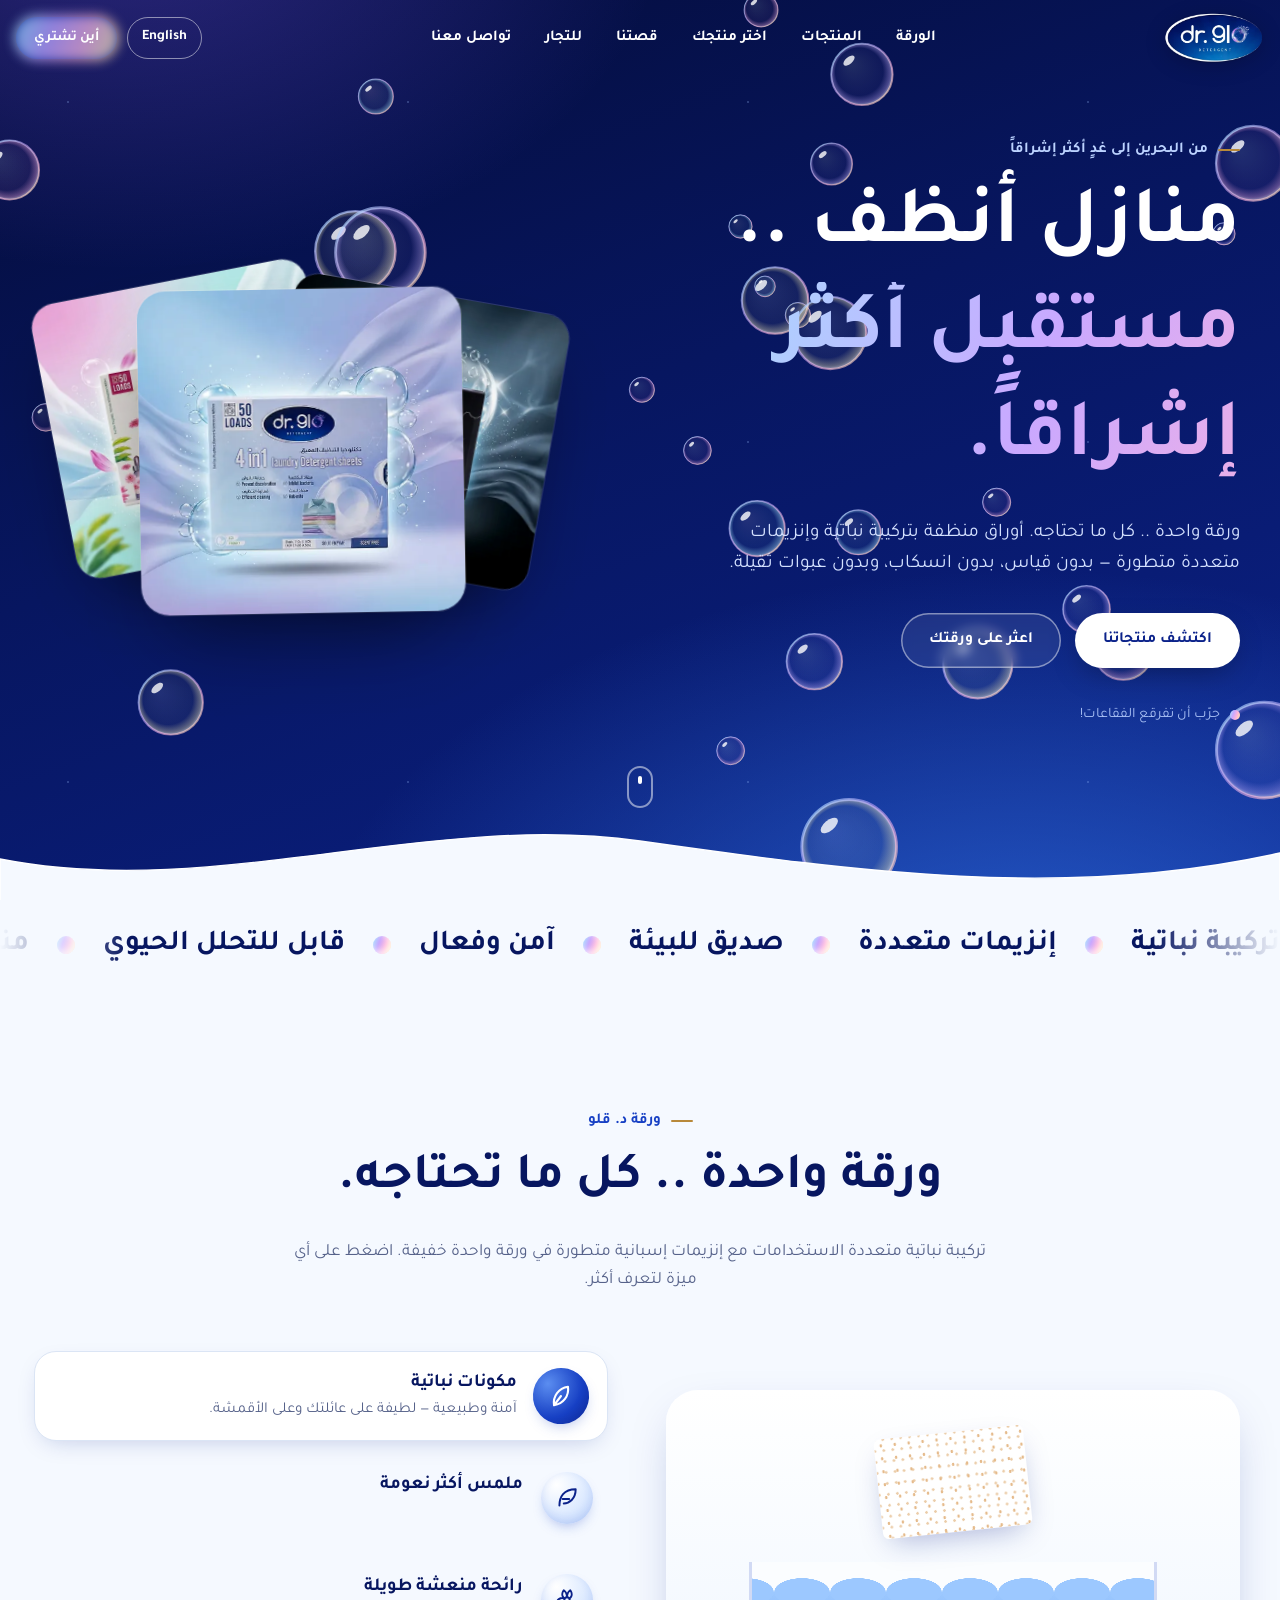
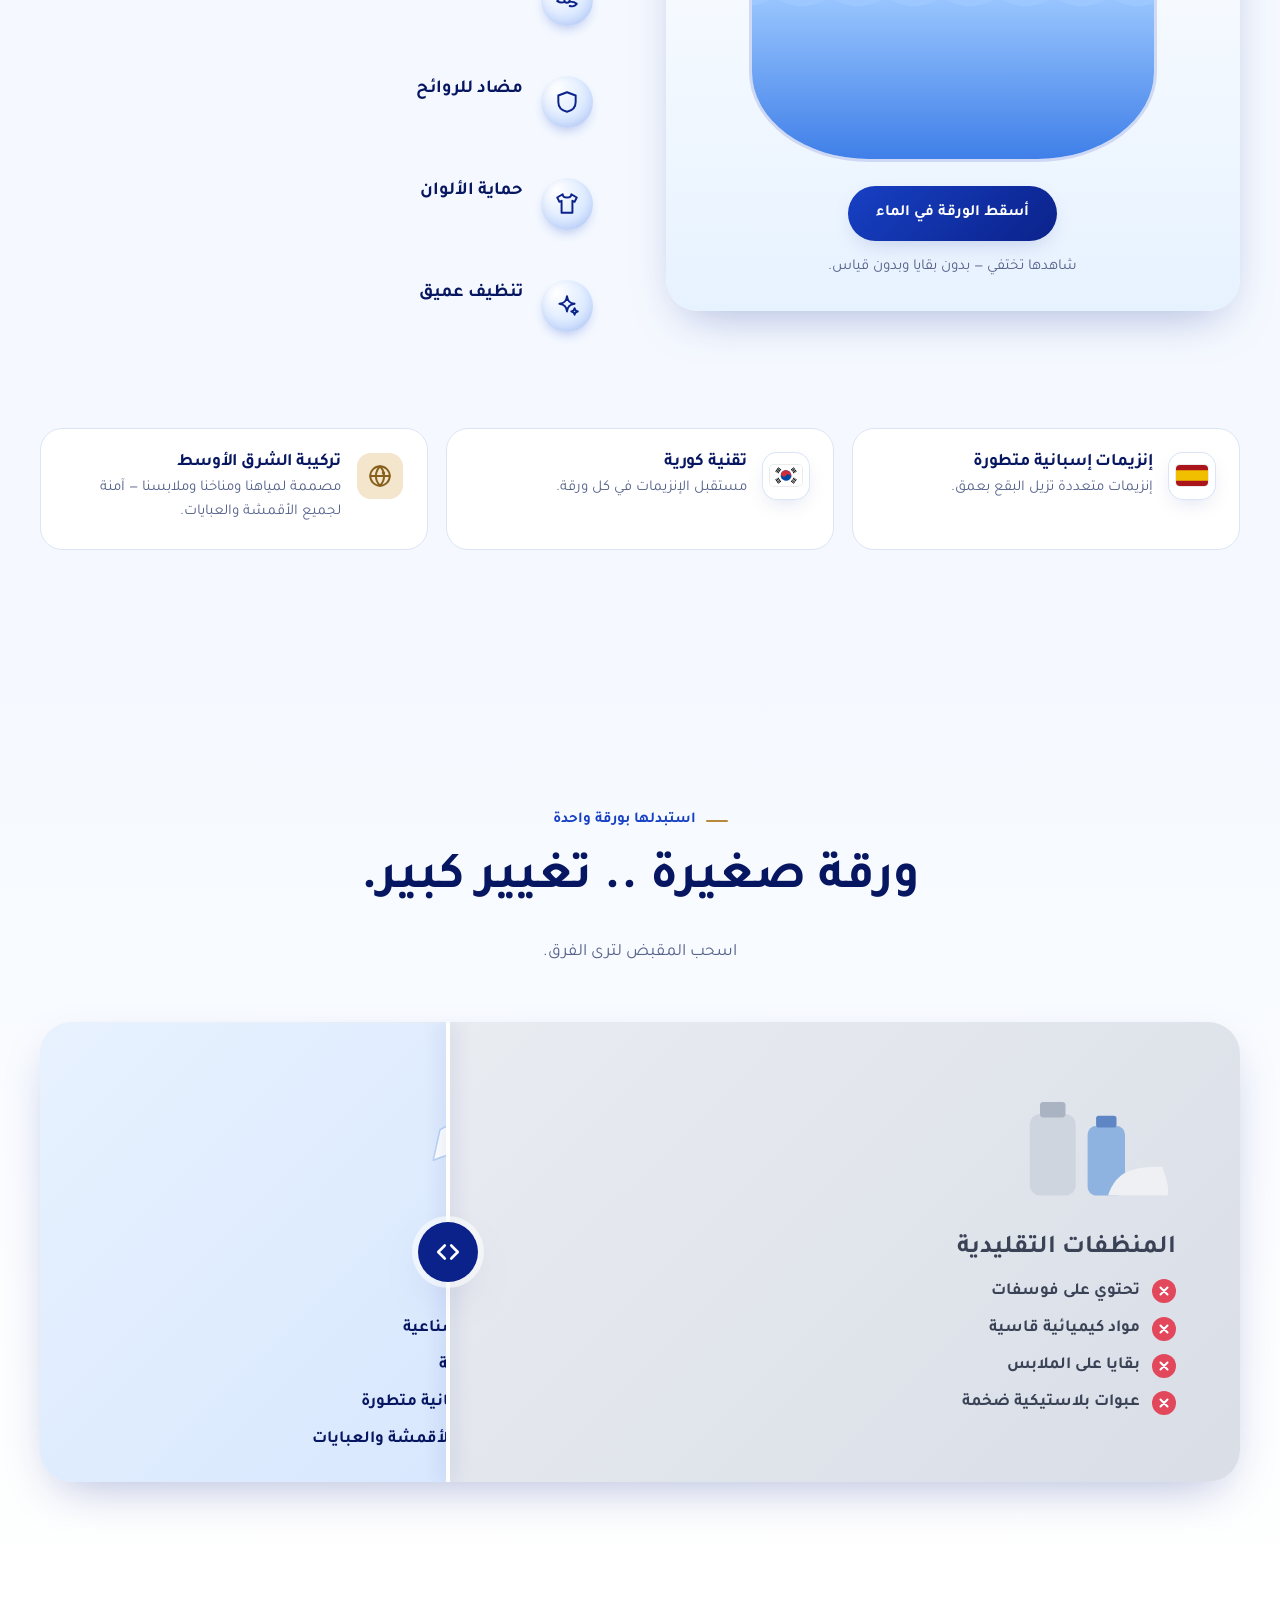
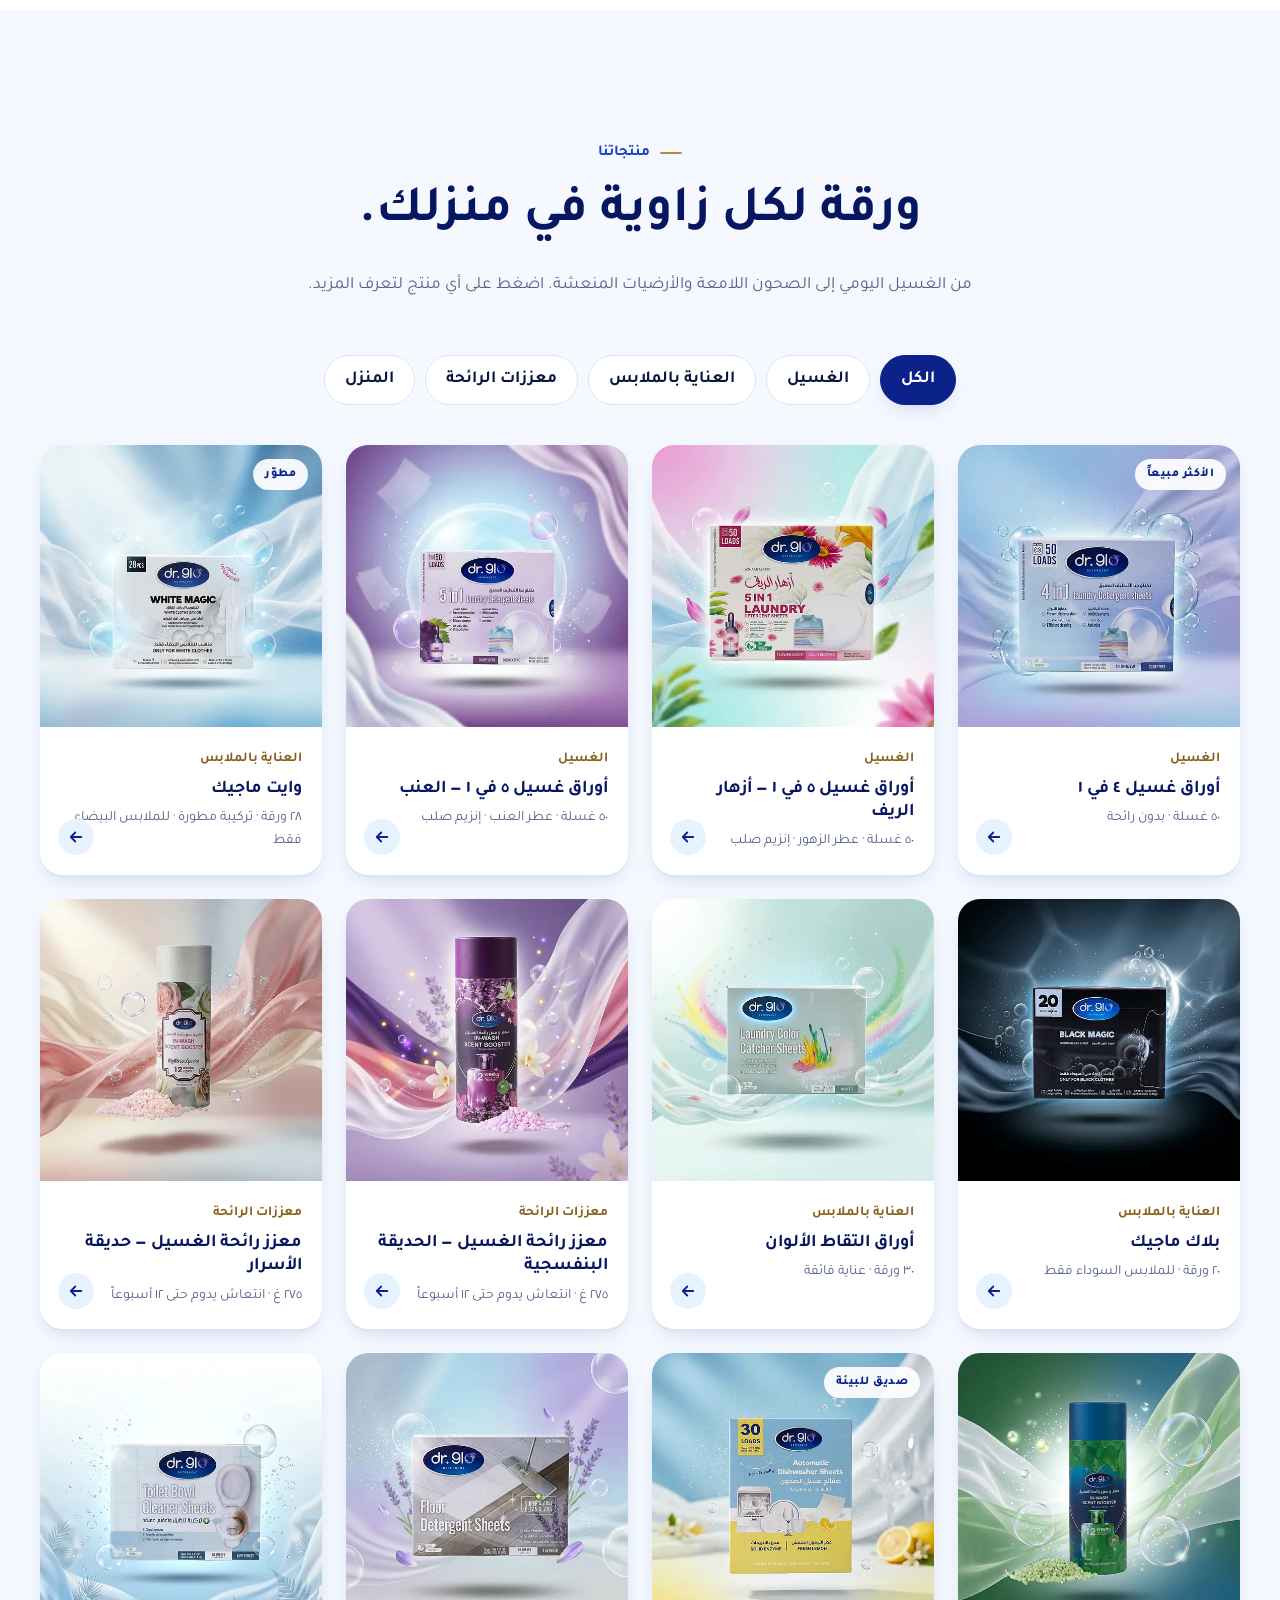
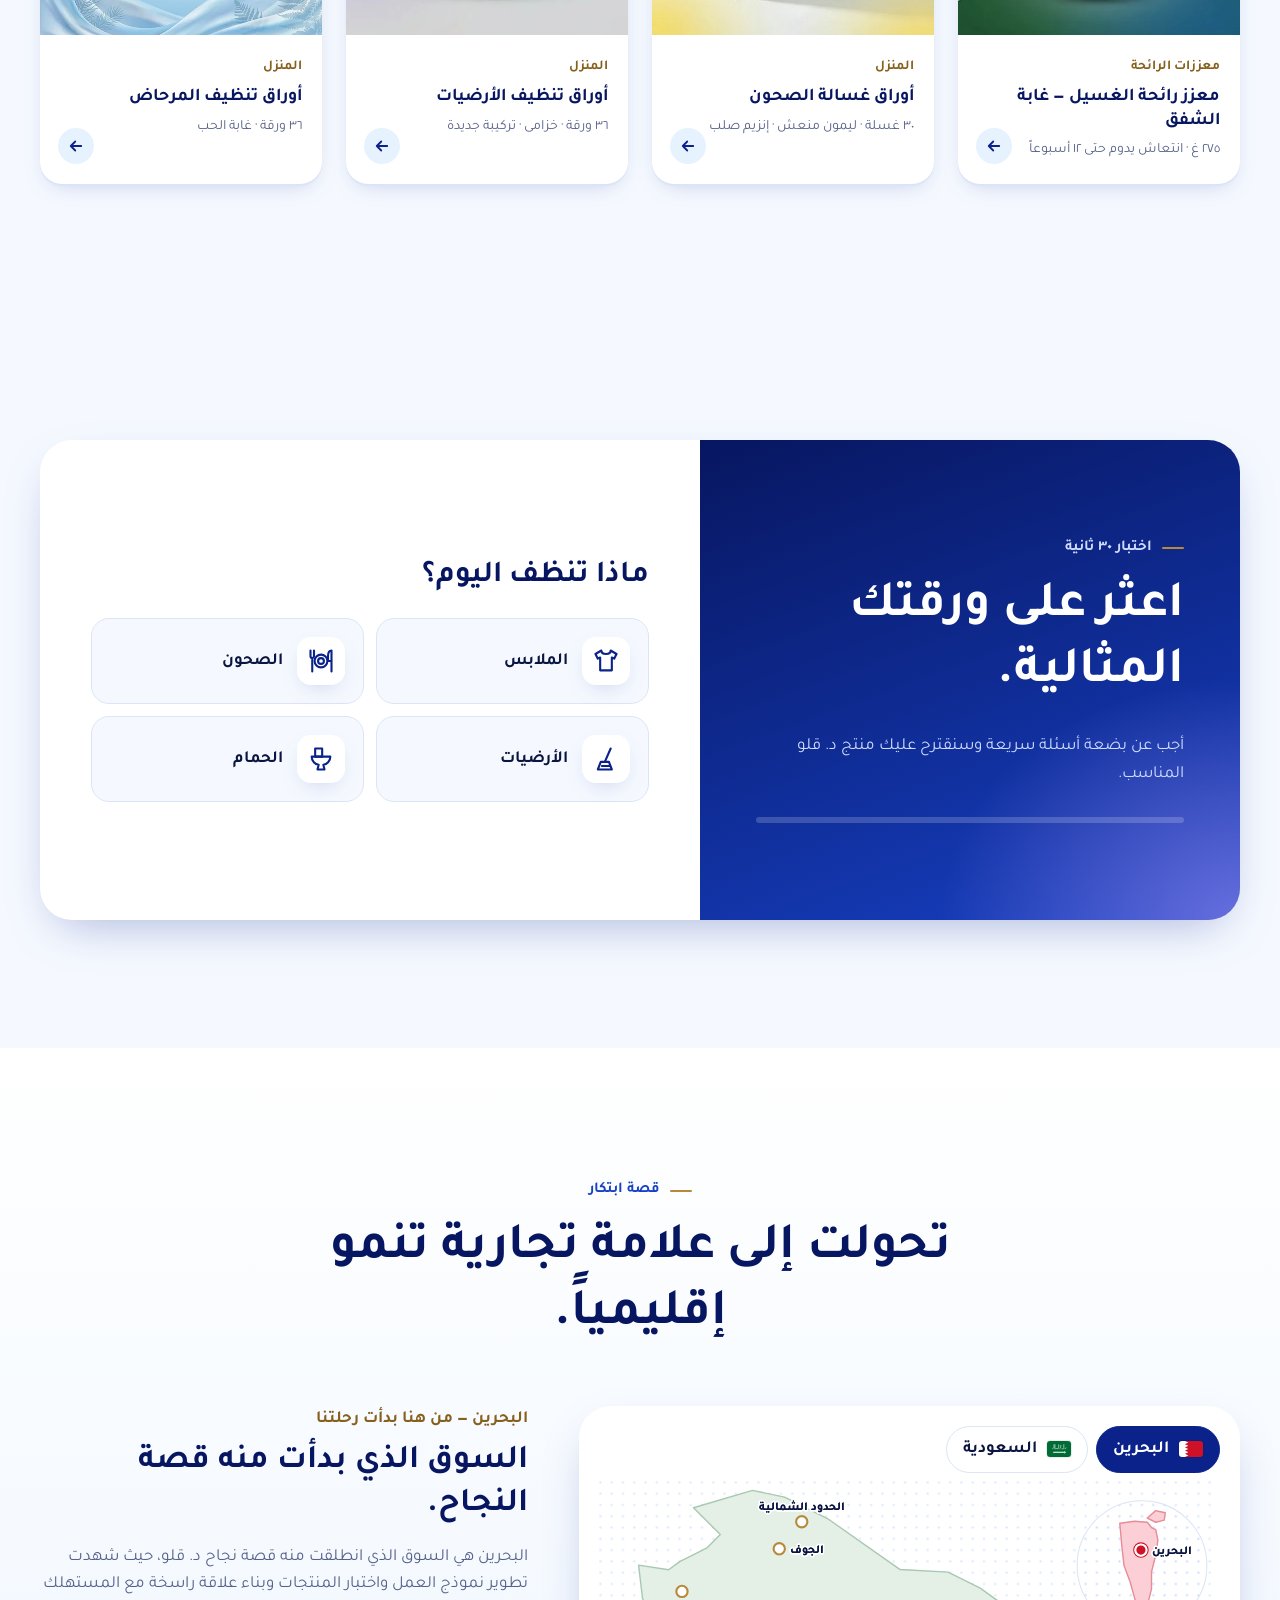
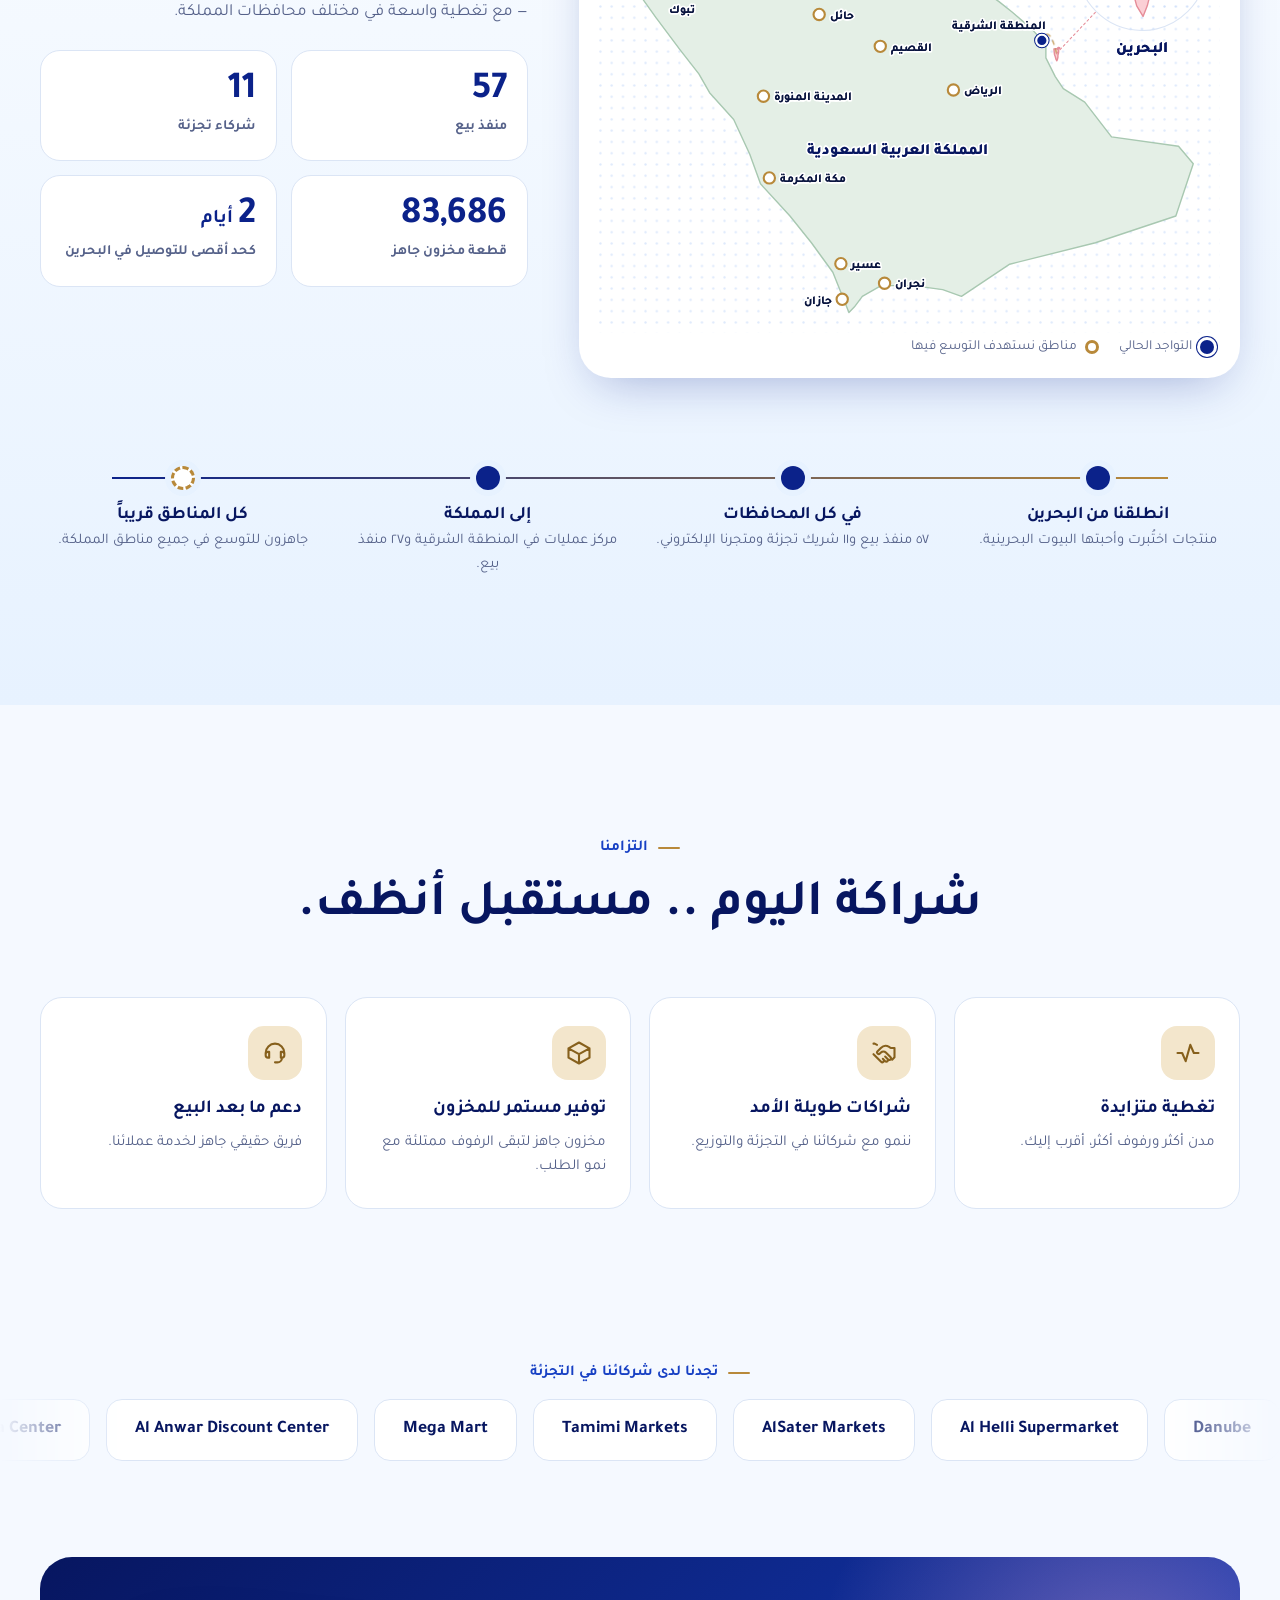
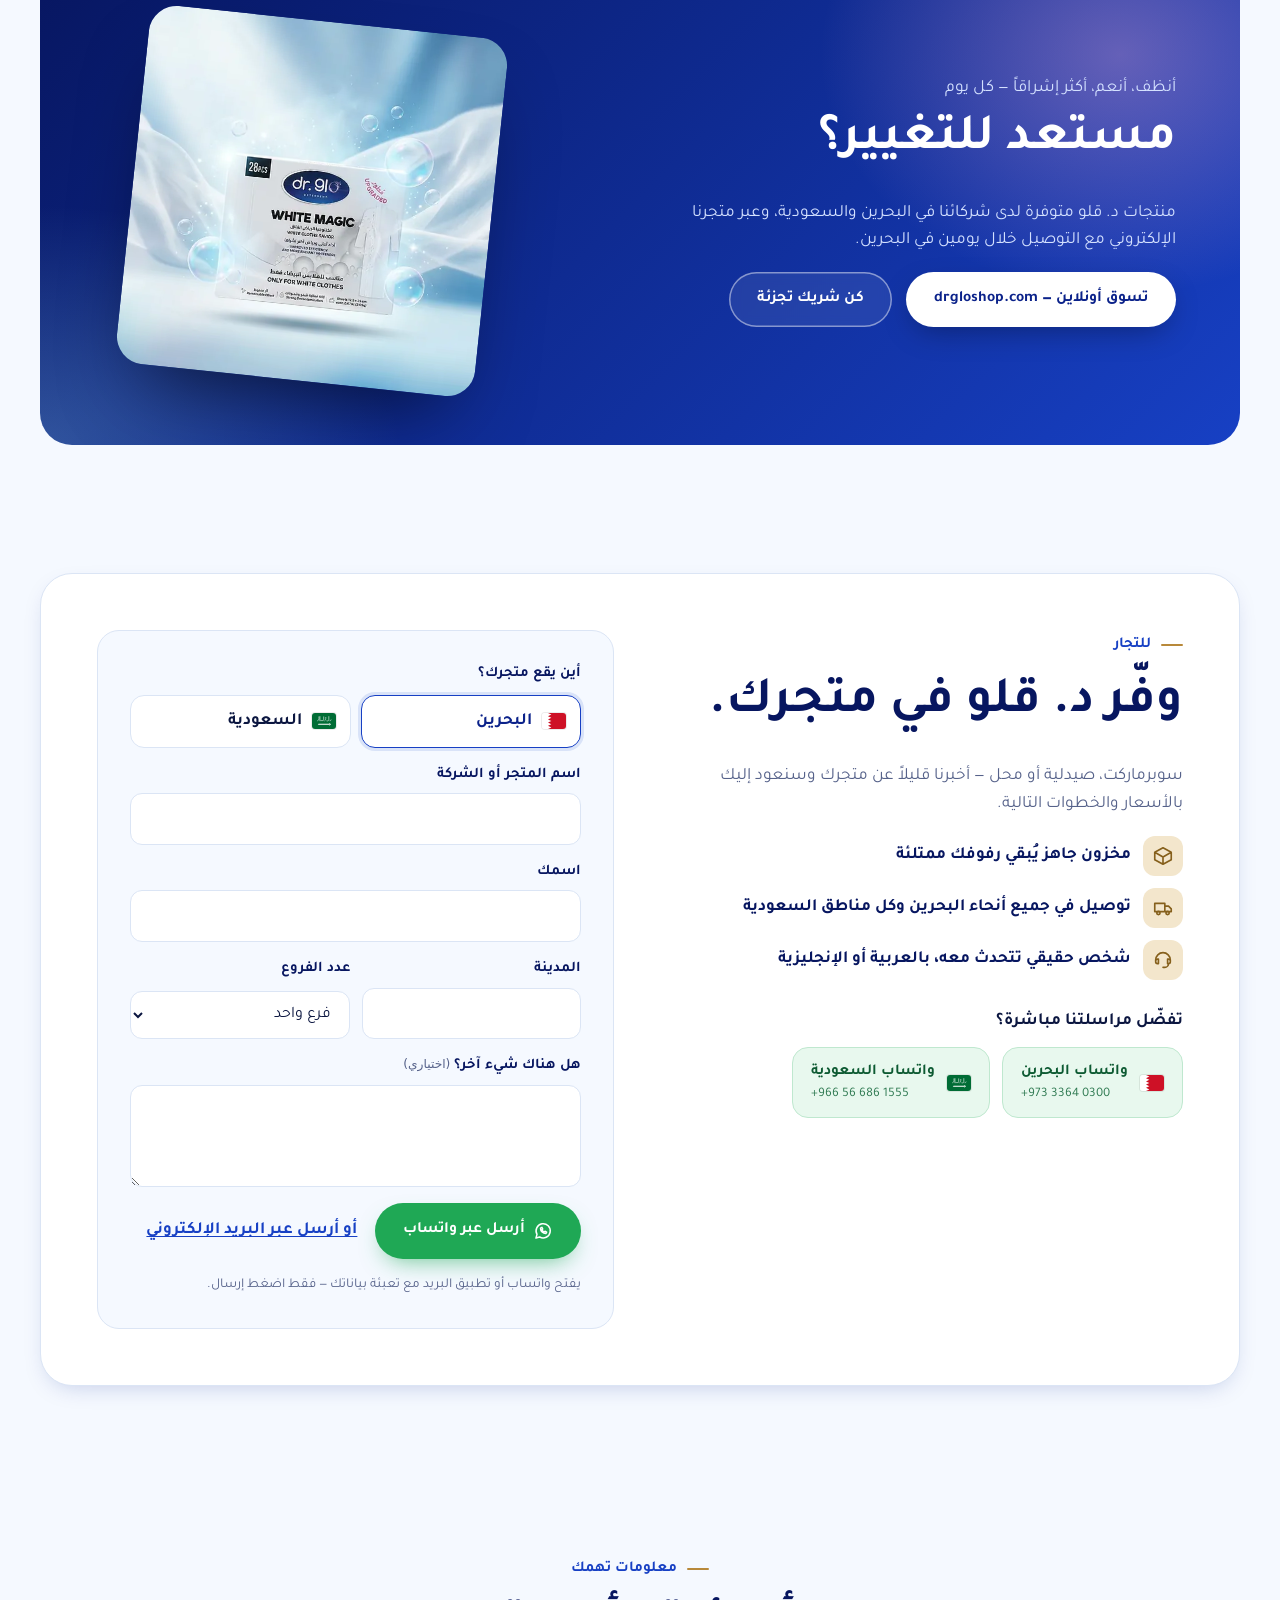
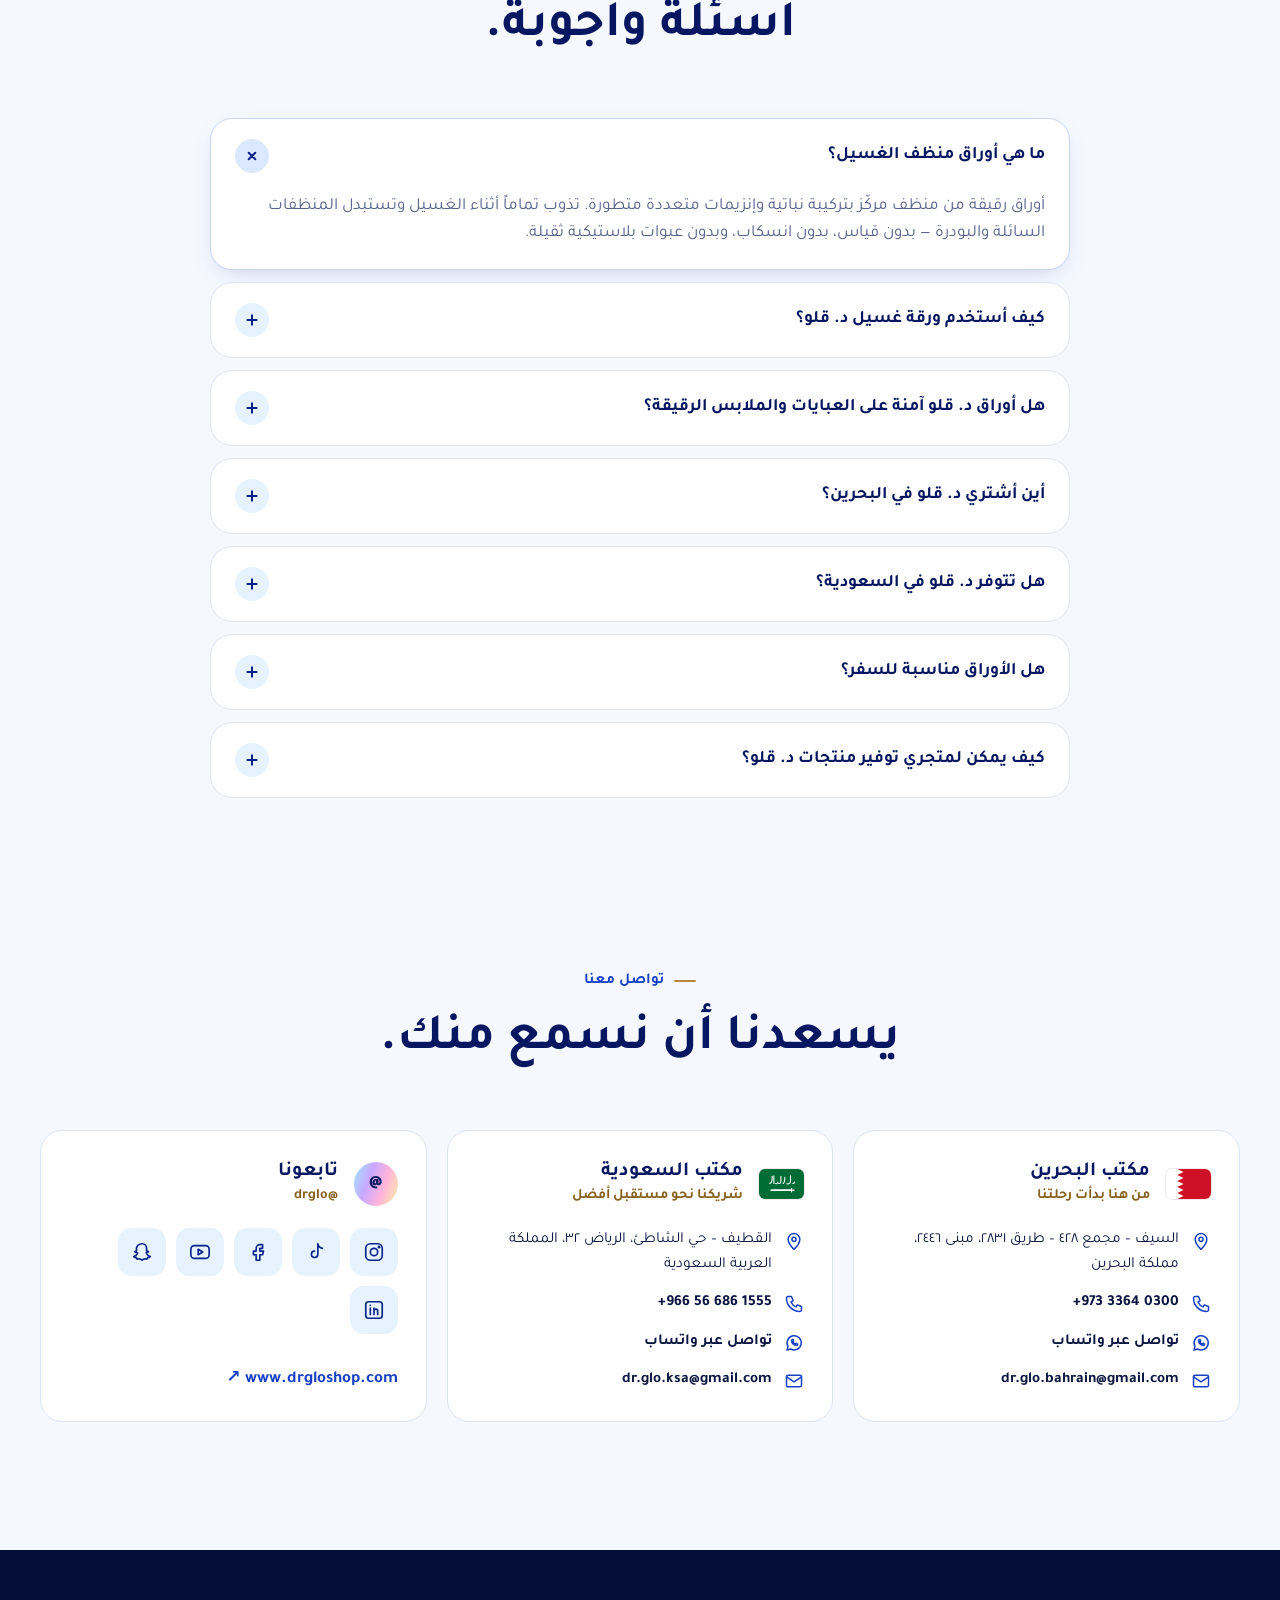
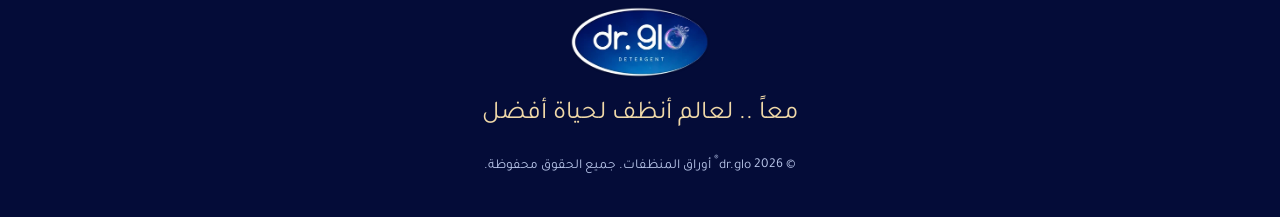
==== commit 7cfb406c: "retailers & touch-screens" ====
--- a/ar/index.html
+++ b/ar/index.html
@@ -104,6 +104,28 @@
             "English",
             "Arabic"
           ]
+        },
+        {
+          "@type": "ContactPoint",
+          "contactType": "sales",
+          "telephone": "+973-3364-0300",
+          "email": "dr.glo.bahrain@gmail.com",
+          "areaServed": "BH",
+          "availableLanguage": [
+            "English",
+            "Arabic"
+          ]
+        },
+        {
+          "@type": "ContactPoint",
+          "contactType": "sales",
+          "telephone": "+966-56-686-1555",
+          "email": "dr.glo.ksa@gmail.com",
+          "areaServed": "SA",
+          "availableLanguage": [
+            "English",
+            "Arabic"
+          ]
         }
       ],
       "sameAs": [
@@ -165,6 +187,7 @@
         <a href="#products" data-i18n="nav.products">المنتجات</a>
         <a href="#quiz" data-i18n="nav.quiz">اختر منتجك</a>
         <a href="#story" data-i18n="nav.story">قصتنا</a>
+        <a href="#retailers" data-i18n="nav.retail">للتجار</a>
         <a href="#contact" data-i18n="nav.contact">تواصل معنا</a>
       </nav>
       <div class="nav__actions">
@@ -623,10 +646,60 @@
             <p data-i18n="buy.sub">منتجات د. قلو متوفرة لدى شركائنا في البحرين والسعودية، وعبر متجرنا الإلكتروني مع التوصيل خلال يومين في البحرين.</p>
             <div class="buy__ctas">
               <a class="btn btn--light" href="https://www.drgloshop.com" target="_blank" rel="noopener" data-i18n="buy.cta1">تسوق أونلاين — drgloshop.com</a>
-              <a class="btn btn--ghost" href="#contact" data-i18n="buy.cta2">كن شريك تجزئة</a>
+              <a class="btn btn--ghost" href="#retailers" data-i18n="buy.cta2">كن شريك تجزئة</a>
             </div>
           </div>
           <img class="buy__img" src="../assets/img/products/white-magic-sm.webp" alt="أوراق وايت ماجيك للغسيل من د. قلو" loading="lazy" width="560" height="560">
+        </div>
+      </div>
+    </section>
+
+    <!-- ============ FOR RETAILERS ============ -->
+    <section class="section retail" id="retailers" aria-labelledby="retailTitle">
+      <div class="container">
+        <div class="retail__card reveal">
+          <div class="retail__copy">
+            <p class="eyebrow" data-i18n="rf.eyebrow">للتجار</p>
+            <h2 id="retailTitle" data-i18n="rf.title">وفّر د. قلو في متجرك.</h2>
+            <p class="retail__sub" data-i18n="rf.sub">سوبرماركت، صيدلية أو محل — أخبرنا قليلاً عن متجرك وسنعود إليك بالأسعار والخطوات التالية.</p>
+            <ul class="retail__perks">
+              <li><svg viewBox="0 0 24 24"><path d="m21 8-9-5-9 5 9 5 9-5Zm0 0v8l-9 5m0-8v8m-9-13v8l9 5"/></svg><span data-i18n="rf.p1">مخزون جاهز يُبقي رفوفك ممتلئة</span></li>
+              <li><svg viewBox="0 0 24 24"><path d="M3 7h11v9H3zM14 10h4l3 3v3h-7"/><circle cx="7" cy="17.5" r="1.8"/><circle cx="17" cy="17.5" r="1.8"/></svg><span data-i18n="rf.p2">توصيل في جميع أنحاء البحرين وكل مناطق السعودية</span></li>
+              <li><svg viewBox="0 0 24 24"><path d="M4 14v-2a8 8 0 0 1 16 0v2M4 14a2 2 0 0 0 2 2h1v-5H6a2 2 0 0 0-2 2m16 1a2 2 0 0 1-2 2h-1v-5h1a2 2 0 0 1 2 2m-2 3a4 4 0 0 1-4 4h-2"/></svg><span data-i18n="rf.p3">شخص حقيقي تتحدث معه، بالعربية أو الإنجليزية</span></li>
+            </ul>
+            <p class="retail__direct" data-i18n="rf.direct">تفضّل مراسلتنا مباشرة؟</p>
+            <div class="retail__wa">
+              <a class="wa-btn" href="https://wa.me/97333640300" target="_blank" rel="noopener"><span class="flag flag--bh"></span><span><b data-i18n="rf.wa.bh">واتساب البحرين</b><small dir="ltr">+973 3364 0300</small></span></a>
+              <a class="wa-btn" href="https://wa.me/966566861555" target="_blank" rel="noopener"><span class="flag flag--sa"></span><span><b data-i18n="rf.wa.sa">واتساب السعودية</b><small dir="ltr">+966 56 686 1555</small></span></a>
+            </div>
+          </div>
+
+          <form class="rform" id="retailForm" novalidate>
+            <fieldset class="rform__country">
+              <legend data-i18n="rf.country">أين يقع متجرك؟</legend>
+              <label class="seg"><input type="radio" name="country" value="bh" checked><span class="flag flag--bh"></span><span data-i18n="rf.bh">البحرين</span></label>
+              <label class="seg"><input type="radio" name="country" value="sa"><span class="flag flag--sa"></span><span data-i18n="rf.sa">السعودية</span></label>
+            </fieldset>
+            <label class="field"><span data-i18n="rf.store">اسم المتجر أو الشركة</span><input id="rfStore" name="store" type="text" autocomplete="organization" required></label>
+            <label class="field"><span data-i18n="rf.name">اسمك</span><input id="rfName" name="name" type="text" autocomplete="name" required></label>
+            <div class="rform__row">
+              <label class="field"><span data-i18n="rf.city">المدينة</span><input name="city" type="text" autocomplete="address-level2"></label>
+              <label class="field"><span data-i18n="rf.branches">عدد الفروع</span>
+                <select name="branches">
+                  <option value="1" data-i18n="rf.b1">فرع واحد</option>
+                  <option value="2-5" data-i18n="rf.b2">٢–٥ فروع</option>
+                  <option value="6+" data-i18n="rf.b3">٦ فروع أو أكثر</option>
+                </select>
+              </label>
+            </div>
+            <label class="field"><span><span data-i18n="rf.msg">هل هناك شيء آخر؟</span> <small data-i18n="rf.opt">(اختياري)</small></span><textarea name="message" rows="3"></textarea></label>
+            <p class="rform__err" id="rfErr" role="alert" hidden data-i18n="rf.err">يرجى إضافة اسم المتجر واسمك.</p>
+            <div class="rform__actions">
+              <button class="btn btn--wa" type="submit" value="wa"><svg viewBox="0 0 24 24"><path d="M3.5 20.5 4.8 16A8.5 8.5 0 1 1 8 19.2Z"/><path d="M9 8.6c0 3.5 2.9 6.4 6.4 6.4l1-1.7-2-1-1 1c-1.2-.5-2.2-1.5-2.7-2.7l1-1-1-2Z"/></svg><span data-i18n="rf.send">أرسل عبر واتساب</span></button>
+              <button class="rform__alt" type="submit" value="email" data-i18n="rf.email">أو أرسل عبر البريد الإلكتروني</button>
+            </div>
+            <p class="rform__note" data-i18n="rf.note">يفتح واتساب أو تطبيق البريد مع تعبئة بياناتك — فقط اضغط إرسال.</p>
+          </form>
         </div>
       </div>
     </section>
@@ -665,7 +738,7 @@
           </details>
           <details class="faq__item">
             <summary data-i18n="faq.q7">كيف يمكن لمتجري توفير منتجات د. قلو؟</summary>
-            <p data-i18n="faq.a7">يسعدنا التعاون معك. راسلنا على <a href="mailto:dr.glo.bahrain@gmail.com">dr.glo.bahrain@gmail.com</a> للبحرين أو <a href="mailto:dr.glo.ksa@gmail.com">dr.glo.ksa@gmail.com</a> للسعودية.</p>
+            <p data-i18n="faq.a7">يسعدنا التعاون معك. املأ <a href="#retailers">نموذج التجار</a> وسيصل مباشرة إلى فريقنا عبر واتساب، أو راسلنا مباشرة على <a href="https://wa.me/97333640300" target="_blank" rel="noopener">واتساب البحرين</a> أو <a href="https://wa.me/966566861555" target="_blank" rel="noopener">واتساب السعودية</a>.</p>
           </details>
         </div>
       </div>
@@ -684,6 +757,7 @@
             <ul>
               <li><svg viewBox="0 0 24 24"><path d="M12 22s7-6.5 7-12a7 7 0 0 0-14 0c0 5.5 7 12 7 12Z"/><circle cx="12" cy="10" r="2.5"/></svg><span data-i18n="ct.bh.a">السيف – مجمع ٤٢٨ – طريق ٢٨٣١، مبنى ٢٤٤٦، مملكة البحرين</span></li>
               <li><svg viewBox="0 0 24 24"><path d="M5 3h4l2 5-2.5 1.5a11 11 0 0 0 6 6L16 13l5 2v4a2 2 0 0 1-2 2A16 16 0 0 1 3 5a2 2 0 0 1 2-2Z"/></svg><a href="tel:+97333640300" dir="ltr">+973 3364 0300</a></li>
+              <li><svg viewBox="0 0 24 24"><path d="M3.5 20.5 4.8 16A8.5 8.5 0 1 1 8 19.2Z"/><path d="M9 8.6c0 3.5 2.9 6.4 6.4 6.4l1-1.7-2-1-1 1c-1.2-.5-2.2-1.5-2.7-2.7l1-1-1-2Z"/></svg><a href="https://wa.me/97333640300" target="_blank" rel="noopener" data-i18n="ct.wa">تواصل عبر واتساب</a></li>
               <li><svg viewBox="0 0 24 24"><rect x="3" y="5" width="18" height="14" rx="2"/><path d="m3 7 9 6 9-6"/></svg><a href="mailto:dr.glo.bahrain@gmail.com">dr.glo.bahrain@gmail.com</a></li>
             </ul>
           </article>
@@ -692,6 +766,7 @@
             <ul>
               <li><svg viewBox="0 0 24 24"><path d="M12 22s7-6.5 7-12a7 7 0 0 0-14 0c0 5.5 7 12 7 12Z"/><circle cx="12" cy="10" r="2.5"/></svg><span data-i18n="ct.sa.a">القطيف – حي الشاطئ، الرياض ٣٢، المملكة العربية السعودية</span></li>
               <li><svg viewBox="0 0 24 24"><path d="M5 3h4l2 5-2.5 1.5a11 11 0 0 0 6 6L16 13l5 2v4a2 2 0 0 1-2 2A16 16 0 0 1 3 5a2 2 0 0 1 2-2Z"/></svg><a href="tel:+966566861555" dir="ltr">+966 56 686 1555</a></li>
+              <li><svg viewBox="0 0 24 24"><path d="M3.5 20.5 4.8 16A8.5 8.5 0 1 1 8 19.2Z"/><path d="M9 8.6c0 3.5 2.9 6.4 6.4 6.4l1-1.7-2-1-1 1c-1.2-.5-2.2-1.5-2.7-2.7l1-1-1-2Z"/></svg><a href="https://wa.me/966566861555" target="_blank" rel="noopener" data-i18n="ct.wa">تواصل عبر واتساب</a></li>
               <li><svg viewBox="0 0 24 24"><rect x="3" y="5" width="18" height="14" rx="2"/><path d="m3 7 9 6 9-6"/></svg><a href="mailto:dr.glo.ksa@gmail.com">dr.glo.ksa@gmail.com</a></li>
             </ul>
           </article>
--- a/css/style.css
+++ b/css/style.css
@@ -78,19 +78,19 @@
   text-decoration: none; transition: transform .3s var(--ease), box-shadow .3s var(--ease), background .3s;
   white-space: nowrap;
 }
-.btn:hover { transform: translateY(-2px); }
+@media (hover: hover) and (pointer: fine) { .btn:hover { transform: translateY(-2px); } }
 .btn--sm { padding: 10px 18px; font-size: .88rem; }
 .btn--primary { background: linear-gradient(135deg, var(--royal), var(--navy)); color: #fff; box-shadow: var(--shadow-sm); }
-.btn--primary:hover { box-shadow: var(--shadow); }
+@media (hover: hover) and (pointer: fine) { .btn--primary:hover { box-shadow: var(--shadow); } }
 .btn--light { background: #fff; color: var(--navy); box-shadow: 0 10px 30px -8px rgba(0,0,0,.35); }
 .btn--ghost { background: rgba(255,255,255,.08); color: #fff; box-shadow: inset 0 0 0 1.5px rgba(255,255,255,.45); backdrop-filter: blur(6px); }
-.btn--ghost:hover { background: rgba(255,255,255,.16); }
+@media (hover: hover) and (pointer: fine) { .btn--ghost:hover { background: rgba(255,255,255,.16); } }
 .btn--glow { position: relative; background: var(--navy); color: #fff; isolation: isolate; }
 .btn--glow::before {
   content: ""; position: absolute; inset: -2px; border-radius: inherit; background: var(--iri);
   z-index: -1; filter: blur(6px); opacity: .7; transition: opacity .3s;
 }
-.btn--glow:hover::before { opacity: 1; }
+@media (hover: hover) and (pointer: fine) { .btn--glow:hover::before { opacity: 1; } }
 
 /* ---------- Scroll progress ---------- */
 .scroll-progress { position: fixed; inset: 0 0 auto 0; height: 3px; z-index: 100; pointer-events: none; }
@@ -106,13 +106,13 @@
   text-decoration: none; color: #fff; font-weight: 600; font-size: .95rem; padding: 8px 14px; border-radius: 999px;
   transition: background .25s, color .25s;
 }
-.nav__links a:hover { background: rgba(255,255,255,.14); }
+@media (hover: hover) and (pointer: fine) { .nav__links a:hover { background: rgba(255,255,255,.14); } }
 .nav__actions { display: flex; align-items: center; gap: 10px; }
 .lang-toggle {
   border: 1.5px solid rgba(255,255,255,.5); background: transparent; color: #fff; border-radius: 999px;
   padding: 8px 14px; font-weight: 700; font-family: "Tajawal", var(--font-body); font-size: .9rem; transition: background .25s, color .25s, border-color .25s;
 }
-.lang-toggle:hover { background: rgba(255,255,255,.15); }
+@media (hover: hover) and (pointer: fine) { .lang-toggle:hover { background: rgba(255,255,255,.15); } }
 a.lang-toggle { text-decoration: none; display: inline-flex; align-items: center; }
 .nav__burger { display: none; width: 44px; height: 44px; border-radius: 50%; border: 0; background: rgba(255,255,255,.14); position: relative; }
 .nav__burger span { position: absolute; left: 13px; right: 13px; height: 2px; background: #fff; border-radius: 2px; transition: transform .3s, top .3s; }
@@ -122,9 +122,9 @@
 .nav.is-scrolled { background: rgba(255,255,255,.86); backdrop-filter: blur(16px) saturate(1.4); box-shadow: 0 6px 30px -12px rgba(11,34,138,.25); }
 .nav.is-scrolled .nav__logo img { height: 44px; }
 .nav.is-scrolled .nav__links a { color: var(--ink); }
-.nav.is-scrolled .nav__links a:hover { background: var(--sky); }
+@media (hover: hover) and (pointer: fine) { .nav.is-scrolled .nav__links a:hover { background: var(--sky); } }
 .nav.is-scrolled .lang-toggle { color: var(--navy); border-color: var(--line); }
-.nav.is-scrolled .lang-toggle:hover { background: var(--sky); }
+@media (hover: hover) and (pointer: fine) { .nav.is-scrolled .lang-toggle:hover { background: var(--sky); } }
 .nav.is-scrolled .nav__burger { background: var(--sky); }
 .nav.is-scrolled .nav__burger span { background: var(--navy); }
 
@@ -171,8 +171,8 @@
 .stack-card--1 { transform: translate(-50%,-50%) translate(-34%, -6%) rotate(-11deg) scale(.86); }
 .stack-card--2 { transform: translate(-50%,-50%) translate(34%, -2%) rotate(10deg) scale(.86); }
 .stack-card--3 { transform: translate(-50%,-50%) translate(0, 4%) rotate(-1deg); z-index: 2; animation: floaty 6s ease-in-out infinite; }
-.hero__stack:hover .stack-card--1 { transform: translate(-50%,-50%) translate(-52%, -10%) rotate(-16deg) scale(.86); }
-.hero__stack:hover .stack-card--2 { transform: translate(-50%,-50%) translate(52%, -6%) rotate(15deg) scale(.86); }
+@media (hover: hover) and (pointer: fine) { .hero__stack:hover .stack-card--1 { transform: translate(-50%,-50%) translate(-52%, -10%) rotate(-16deg) scale(.86); } }
+@media (hover: hover) and (pointer: fine) { .hero__stack:hover .stack-card--2 { transform: translate(-50%,-50%) translate(52%, -6%) rotate(15deg) scale(.86); } }
 @keyframes floaty { 50% { translate: 0 -14px; } }
 
 .hero__scroll { position: absolute; bottom: 92px; left: 50%; translate: -50% 0; z-index: 3; width: 26px; height: 42px; border: 2px solid rgba(255,255,255,.5); border-radius: 14px; }
@@ -185,7 +185,7 @@
 .marquee { overflow: hidden; mask-image: linear-gradient(90deg, transparent, #000 10%, #000 90%, transparent); }
 .marquee__track { display: flex; align-items: center; gap: 28px; width: max-content; animation: marquee 38s linear infinite; }
 html[dir="rtl"] .marquee__track { animation-name: marquee-rtl; }
-.marquee:hover .marquee__track { animation-play-state: paused; }
+@media (hover: hover) and (pointer: fine) { .marquee:hover .marquee__track { animation-play-state: paused; } }
 .values .marquee__track span { font-family: var(--font-display); font-weight: 700; font-size: clamp(1.2rem, 2.4vw, 1.8rem); color: var(--navy-900); white-space: nowrap; }
 .values .marquee__track i { width: 18px; height: 18px; border-radius: 50%; background: var(--iri); flex: none; box-shadow: inset -3px -3px 6px rgba(255,255,255,.7); }
 @keyframes marquee { to { transform: translateX(-50%); } }
@@ -251,7 +251,7 @@
 }
 .benefit h3 { font-size: 1.15rem; margin: 2px 0 2px; color: var(--navy-900); }
 .benefit p { margin: 0; color: var(--muted); font-size: .95rem; max-height: 0; overflow: hidden; opacity: 0; transition: max-height .4s var(--ease), opacity .4s; }
-.benefit:hover { background: #fff; }
+@media (hover: hover) and (pointer: fine) { .benefit:hover { background: #fff; } }
 .benefit.is-active { background: #fff; border-color: var(--line); box-shadow: var(--shadow-sm); transform: translateX(6px); }
 html[dir="rtl"] .benefit.is-active { transform: translateX(-6px); }
 .benefit.is-active p { max-height: 80px; opacity: 1; }
@@ -306,7 +306,8 @@
   background: var(--navy); color: #fff; display: grid; place-items: center; box-shadow: 0 0 0 6px rgba(255,255,255,.6), var(--shadow);
   transition: transform .25s var(--ease);
 }
-.compare__handle:hover span, .compare.is-dragging .compare__handle span { transform: scale(1.1); }
+.compare.is-dragging .compare__handle span { transform: scale(1.1); }
+@media (hover: hover) and (pointer: fine) { .compare__handle:hover span { transform: scale(1.1); } }
 .compare__handle svg { width: 26px; height: 26px; stroke-width: 2.4; }
 
 /* ---------- Products ---------- */
@@ -315,7 +316,7 @@
   border: 1.5px solid var(--line); background: #fff; color: var(--ink); border-radius: 999px; padding: 10px 20px; font-weight: 600;
   transition: all .25s var(--ease);
 }
-.chip:hover { border-color: var(--royal); color: var(--royal); }
+@media (hover: hover) and (pointer: fine) { .chip:hover { border-color: var(--royal); color: var(--royal); } }
 .chip.is-active { background: var(--navy); color: #fff; border-color: var(--navy); box-shadow: var(--shadow-sm); }
 .grid { display: grid; grid-template-columns: repeat(auto-fill, minmax(260px, 1fr)); gap: 24px; }
 .card {
@@ -323,16 +324,16 @@
   box-shadow: 0 2px 0 var(--line), var(--shadow-sm); transform-style: preserve-3d;
   transition: transform .5s var(--ease), box-shadow .5s var(--ease), opacity .4s; color: inherit;
 }
-.card:hover { box-shadow: var(--shadow); }
+@media (hover: hover) and (pointer: fine) { .card:hover { box-shadow: var(--shadow); } }
 .card.is-hidden { display: none; }
 .card.is-entering { animation: card-in .55s var(--ease) both; }
 @keyframes card-in { from { opacity: 0; transform: translateY(24px) scale(.97); } }
 .card__media { position: relative; aspect-ratio: 1; overflow: hidden; background: var(--tint, var(--sky)); }
 .card__media img { width: 100%; height: 100%; object-fit: cover; transition: transform .8s var(--ease); }
-.card:hover .card__media img { transform: scale(1.06); }
+@media (hover: hover) and (pointer: fine) { .card:hover .card__media img { transform: scale(1.06); } }
 .card__shine { position: absolute; inset: 0; pointer-events: none; opacity: 0; transition: opacity .3s;
   background: radial-gradient(400px circle at var(--mx, 50%) var(--my, 50%), rgba(255,255,255,.35), transparent 40%); }
-.card:hover .card__shine { opacity: 1; }
+@media (hover: hover) and (pointer: fine) { .card:hover .card__shine { opacity: 1; } }
 .card__tag { position: absolute; top: 14px; inset-inline-start: 14px; background: rgba(255,255,255,.92); color: var(--navy); font-size: .75rem; font-weight: 800; padding: 6px 12px; border-radius: 999px; letter-spacing: .04em; }
 .card__body { padding: 18px 20px 22px; }
 .card__cat { font-size: .78rem; font-weight: 700; letter-spacing: .14em; text-transform: uppercase; color: var(--gold-text); }
@@ -344,8 +345,8 @@
 .card__meta { font-size: .88rem; color: var(--muted); margin: 0; }
 .card__more { position: absolute; bottom: 20px; inset-inline-end: 18px; width: 36px; height: 36px; border-radius: 50%; display: grid; place-items: center; background: var(--sky); color: var(--navy); transition: background .3s, color .3s, transform .3s; }
 .card__more svg { width: 18px; height: 18px; stroke-width: 2.4; }
-.card:hover .card__more { background: var(--navy); color: #fff; transform: rotate(-45deg); }
-html[dir="rtl"] .card:hover .card__more { transform: rotate(45deg) scaleX(-1); }
+@media (hover: hover) and (pointer: fine) { .card:hover .card__more { background: var(--navy); color: #fff; transform: rotate(-45deg); } }
+@media (hover: hover) and (pointer: fine) { html[dir="rtl"] .card:hover .card__more { transform: rotate(45deg) scaleX(-1); } }
 html[dir="rtl"] .card__more svg { transform: scaleX(-1); }
 
 /* ---------- Quiz ---------- */
@@ -370,14 +371,14 @@
   display: flex; align-items: center; gap: 14px; padding: 18px; border-radius: 18px; border: 1.5px solid var(--line); background: var(--ice);
   font-weight: 600; text-align: start; transition: all .25s var(--ease); color: var(--ink);
 }
-.answer:hover { border-color: var(--royal); background: #fff; transform: translateY(-3px); box-shadow: var(--shadow-sm); }
+@media (hover: hover) and (pointer: fine) { .answer:hover { border-color: var(--royal); background: #fff; transform: translateY(-3px); box-shadow: var(--shadow-sm); } }
 .answer__icon { color: var(--navy); width: 48px; height: 48px; flex: none; display: grid; place-items: center; border-radius: 14px; background: #fff; box-shadow: var(--shadow-sm); }
 .answer__icon svg { width: 28px; height: 28px; }
 .ico { width: 1.15em; height: 1.15em; vertical-align: -.2em; flex: none; }
 .pop-count .ico { stroke: #c9e0ff; }
 .toast .ico { width: 1.4em; height: 1.4em; }
 .quiz__back { margin-top: 20px; background: none; border: 0; color: var(--muted); font-weight: 600; padding: 6px 0; align-self: flex-start; }
-.quiz__back:hover { color: var(--royal); }
+@media (hover: hover) and (pointer: fine) { .quiz__back:hover { color: var(--royal); } }
 .quiz__result h3 { font-size: 1.1rem; color: var(--gold-text); text-transform: uppercase; letter-spacing: .12em; }
 html[lang="ar"] .quiz__result h3 { letter-spacing: 0; }
 .quiz__matches { display: grid; gap: 14px; margin-bottom: 22px; }
@@ -411,8 +412,10 @@
 @keyframes route { from { stroke-dashoffset: 400; opacity: 0; } to { stroke-dashoffset: 0; opacity: .75; } }
 @keyframes dash { to { stroke-dashoffset: -26; } }
 .map .pin { cursor: pointer; }
+.map .pin .hit { fill: transparent; stroke: none; } /* finger-sized tap area around the small dot */
 .map .pin circle.core { transition: r .25s; }
-.map .pin:hover circle.core, .map .pin:focus circle.core { r: 11; }
+.map .pin:focus circle.core { r: 11; }
+@media (hover: hover) and (pointer: fine) { .map .pin:hover circle.core { r: 11; } }
 .map .pin--next circle.core { fill: #fff; stroke: var(--gold); stroke-width: 3; }
 .map .pin--now circle.core, .map .pin--base circle.core { fill: var(--navy); stroke: #fff; stroke-width: 3; }
 .map .pin--bh circle.core { fill: #ce1126; }
@@ -458,7 +461,7 @@
 /* ---------- Commitment ---------- */
 .commit__grid { display: grid; grid-template-columns: repeat(4, 1fr); gap: 18px; }
 .commit__card { padding: 28px 24px; border-radius: var(--radius); background: #fff; border: 1px solid var(--line); transition: transform .4s var(--ease), box-shadow .4s; }
-.commit__card:hover { transform: translateY(-6px); box-shadow: var(--shadow); }
+@media (hover: hover) and (pointer: fine) { .commit__card:hover { transform: translateY(-6px); box-shadow: var(--shadow); } }
 .commit__icon { width: 54px; height: 54px; border-radius: 16px; display: grid; place-items: center; background: var(--gold-soft); color: var(--gold-text); margin-bottom: 18px; }
 .commit__icon svg { width: 28px; height: 28px; }
 .commit__card h3 { font-size: 1.15rem; color: var(--navy-900); }
@@ -484,6 +487,52 @@
 .buy__card p { color: #d4e1ff; font-size: 1.08rem; max-width: 520px; }
 .buy__ctas { display: flex; gap: 14px; flex-wrap: wrap; margin-top: 12px; }
 .buy__img { width: 100%; max-width: 360px; justify-self: center; border-radius: 28px; transform: rotate(6deg); box-shadow: 0 40px 80px -30px rgba(0,0,0,.6); animation: floaty 6s ease-in-out infinite; }
+
+/* ---------- For retailers ---------- */
+.retail { padding-top: 0; }
+.retail__card {
+  display: grid; grid-template-columns: 1fr 1fr; gap: clamp(28px, 4vw, 56px); align-items: start;
+  background: #fff; border: 1px solid var(--line); border-radius: var(--radius-lg); padding: clamp(28px, 5vw, 56px); box-shadow: var(--shadow-sm);
+}
+.retail__copy { min-width: 0; }
+.retail__sub { color: var(--muted); font-size: 1.08rem; }
+.retail__perks { list-style: none; padding: 0; margin: 0 0 28px; display: grid; gap: 12px; }
+.retail__perks li { display: flex; gap: 12px; align-items: center; font-weight: 600; color: var(--navy-900); }
+.retail__perks svg { width: 40px; height: 40px; padding: 9px; flex: none; border-radius: 12px; background: var(--gold-soft); color: var(--gold-text); }
+.retail__direct { font-weight: 700; color: var(--ink); margin-bottom: 12px; }
+.retail__wa { display: flex; flex-wrap: wrap; gap: 12px; }
+.wa-btn {
+  display: inline-flex; align-items: center; gap: 12px; padding: 12px 18px; border-radius: 16px; text-decoration: none;
+  background: #e8f8ee; border: 1px solid #bfe8cf; color: #0d5a32; transition: transform .3s var(--ease), box-shadow .3s;
+}
+@media (hover: hover) and (pointer: fine) { .wa-btn:hover { transform: translateY(-2px); box-shadow: var(--shadow-sm); } }
+.wa-btn b { display: block; font-size: .95rem; }
+.wa-btn small { display: block; font-size: .82rem; color: #2f7a52; }
+
+.rform { background: var(--ice); border: 1px solid var(--line); border-radius: var(--radius); padding: clamp(20px, 3vw, 32px); display: grid; gap: 16px; min-width: 0; }
+.rform__country { border: 0; padding: 0; margin: 0; display: grid; grid-template-columns: 1fr 1fr; gap: 10px; }
+.rform__country legend { padding: 0; margin-bottom: 8px; font-weight: 700; font-size: .92rem; color: var(--navy-900); }
+.seg { position: relative; display: flex; align-items: center; gap: 10px; padding: 12px 14px; border-radius: 14px; background: #fff; border: 1.5px solid var(--line); font-weight: 600; cursor: pointer; transition: border-color .2s, box-shadow .2s; }
+.seg input { position: absolute; opacity: 0; pointer-events: none; }
+.seg:has(input:checked) { border-color: var(--royal); box-shadow: 0 0 0 3px rgba(23, 64, 196, .12); color: var(--navy); }
+.seg:has(input:focus-visible) { outline: 3px solid var(--blue); outline-offset: 2px; }
+.field { display: grid; gap: 6px; font-weight: 700; font-size: .92rem; color: var(--navy-900); min-width: 0; }
+.field small { font-weight: 500; color: var(--muted); }
+.field input, .field select, .field textarea {
+  width: 100%; font: inherit; font-weight: 400; font-size: 1rem; color: var(--ink); background: #fff;
+  border: 1.5px solid var(--line); border-radius: 12px; padding: 12px 14px; transition: border-color .2s, box-shadow .2s;
+}
+.field textarea { resize: vertical; min-height: 84px; }
+.field input:focus, .field select:focus, .field textarea:focus { outline: none; border-color: var(--royal); box-shadow: 0 0 0 3px rgba(23, 64, 196, .15); }
+.field [aria-invalid="true"] { border-color: var(--bad); }
+.rform__row { display: grid; grid-template-columns: 1fr 1fr; gap: 12px; }
+.rform__err { margin: 0; color: var(--bad); font-weight: 600; font-size: .92rem; }
+.rform__actions { display: flex; flex-wrap: wrap; align-items: center; gap: 8px 18px; }
+.btn--wa { background: #1fa855; color: #fff; box-shadow: 0 10px 24px -10px rgba(31, 168, 85, .7); }
+@media (hover: hover) and (pointer: fine) { .btn--wa:hover { background: #18934a; } }
+.btn--wa svg { width: 20px; height: 20px; }
+.rform__alt { background: none; border: 0; padding: 6px 0; color: var(--royal); font-weight: 700; text-decoration: underline; text-underline-offset: 3px; }
+.rform__note { margin: 0; font-size: .85rem; color: var(--muted); }
 
 /* ---------- Contact ---------- */
 .contact { padding-top: 40px; }
@@ -496,11 +545,11 @@
 .office li { display: flex; gap: 12px; align-items: flex-start; color: var(--ink); font-size: .96rem; }
 .office li svg { width: 20px; height: 20px; flex: none; color: var(--royal); margin-top: 3px; }
 .office li a { text-decoration: none; font-weight: 600; }
-.office li a:hover { color: var(--royal); }
+@media (hover: hover) and (pointer: fine) { .office li a:hover { color: var(--royal); } }
 .office__at { width: 44px; height: 44px; border-radius: 50%; background: var(--iri); display: grid; place-items: center; font-weight: 800; color: var(--navy-900); font-size: 1.2rem; }
 .socials { display: flex; flex-wrap: wrap; gap: 10px; margin-bottom: 18px; }
 .socials a { width: 48px; height: 48px; border-radius: 14px; display: grid; place-items: center; background: var(--sky); color: var(--navy); transition: all .25s var(--ease); }
-.socials a:hover { background: var(--navy); color: #fff; transform: translateY(-3px); }
+@media (hover: hover) and (pointer: fine) { .socials a:hover { background: var(--navy); color: #fff; transform: translateY(-3px); } }
 .socials svg { width: 22px; height: 22px; }
 .office__shop { margin-top: auto; font-weight: 700; color: var(--royal); text-decoration: none; }
 
@@ -568,13 +617,26 @@
 .reveal { opacity: 0; transform: translateY(28px); transition: opacity .8s var(--ease), transform .8s var(--ease); }
 .reveal.is-in { opacity: 1; transform: none; }
 
+/* ---------- Touch screens ---------- */
+/* no double-tap-to-zoom wait on anything tappable */
+a, button, summary, label, input, select, textarea, [tabindex], .card, .benefit { touch-action: manipulation; }
+@media (hover: none), (pointer: coarse) {
+  /* hover effects are mouse-only, so give taps their own instant feedback */
+  .btn, .chip, .answer, .wa-btn, .seg, .card, .benefit, .map-tab, .socials a { transition-duration: .12s; }
+  .btn:active, .chip:active, .answer:active, .wa-btn:active, .seg:active, .map-tab:active, .socials a:active { transform: scale(.96); }
+  .card:active { transform: scale(.98); }
+  .benefit:active { background: #fff; }
+  /* taller hit areas for small text links, without moving the layout */
+  .office li a, .faq__item p a, .rform__alt { padding-block: 10px; margin-block: -10px; }
+}
+
 /* ---------- Responsive ---------- */
 @media (max-width: 1080px) {
   .nav__links { position: fixed; inset: var(--nav-h) 16px auto; flex-direction: column; background: #fff; border-radius: 22px; padding: 12px; box-shadow: var(--shadow);
     opacity: 0; visibility: hidden; transform: translateY(-10px); transition: all .3s var(--ease); }
   .nav__links.is-open { opacity: 1; visibility: visible; transform: none; }
   .nav__links a { color: var(--ink); padding: 14px 16px; }
-  .nav__links a:hover { background: var(--sky); }
+  @media (hover: hover) and (pointer: fine) { .nav__links a:hover { background: var(--sky); } }
   .nav__burger { display: block; }
   .nav__actions { margin-inline-start: auto; }
   .commit__grid { grid-template-columns: 1fr 1fr; }
@@ -602,6 +664,7 @@
   .buy__ctas { justify-content: center; }
   .buy__img { max-width: 240px; }
   .offices { grid-template-columns: 1fr; }
+  .retail__card { grid-template-columns: 1fr; }
   .modal__dialog { grid-template-columns: 1fr; }
   .modal__media img { max-height: 46svh; }
   .timeline { grid-template-columns: 1fr 1fr; row-gap: 36px; }
@@ -619,6 +682,9 @@
   .nav .btn--glow { display: none; }
   .nav__logo img { height: 44px; }
   .quiz__answers { grid-template-columns: 1fr; }
+  .rform__row { grid-template-columns: 1fr; }
+  .rform__actions .btn { width: 100%; }
+  .retail__wa .wa-btn { flex: 1 1 100%; }
   .grid { grid-template-columns: 1fr 1fr; gap: 14px; }
   .card__body { padding: 12px 14px 16px; }
   .card__name { font-size: .98rem; }
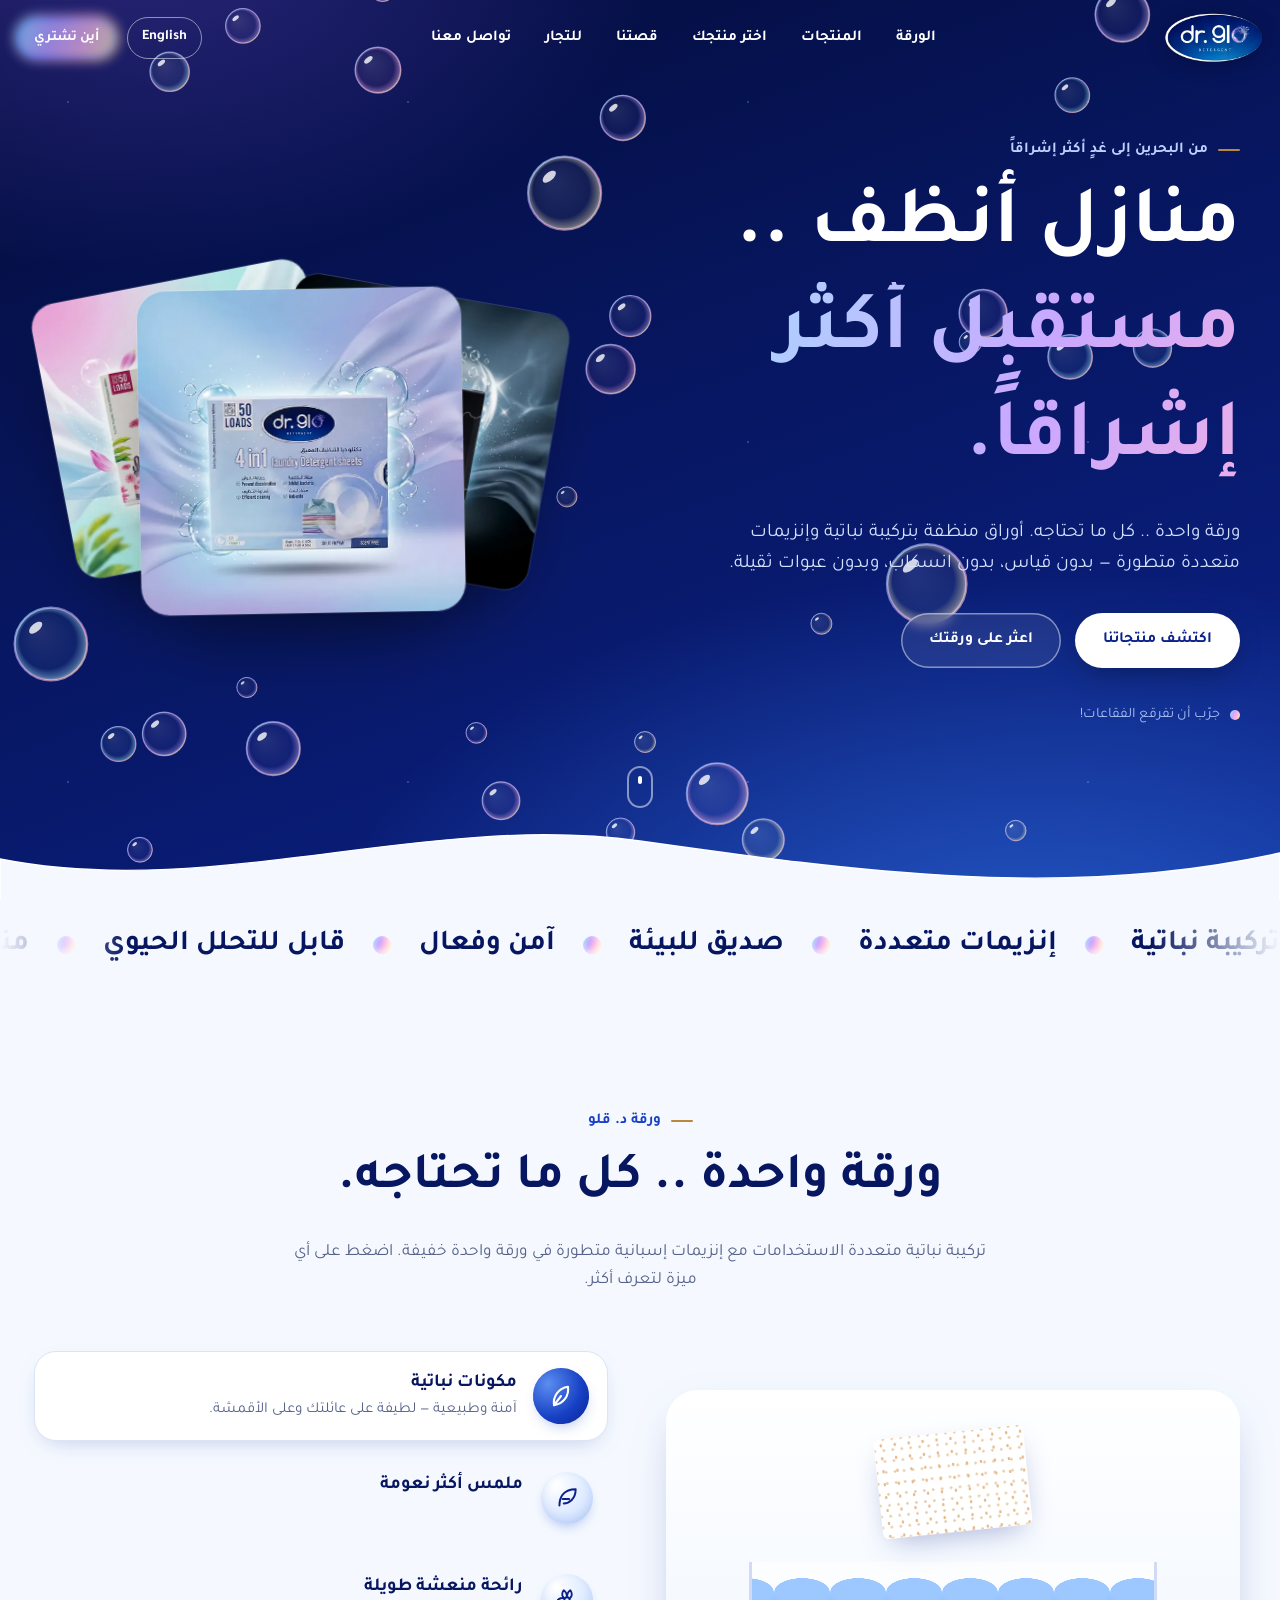
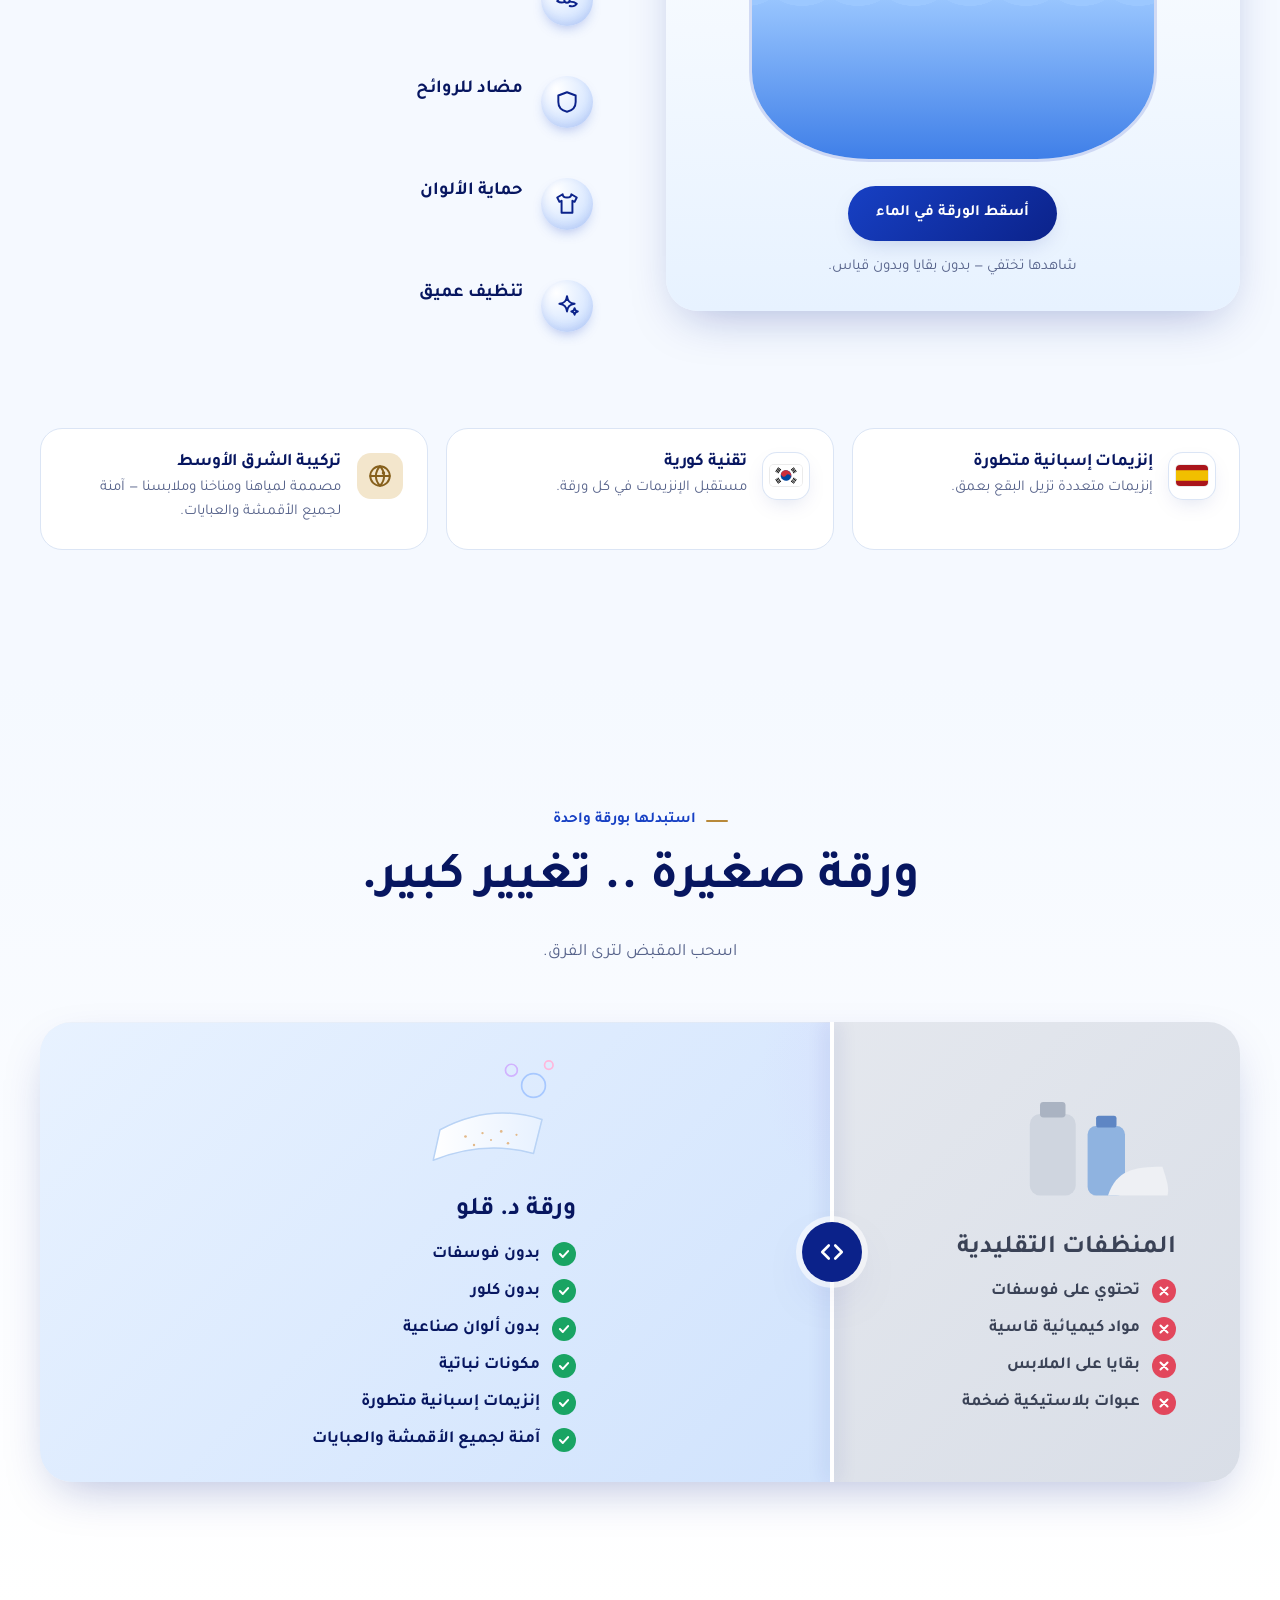
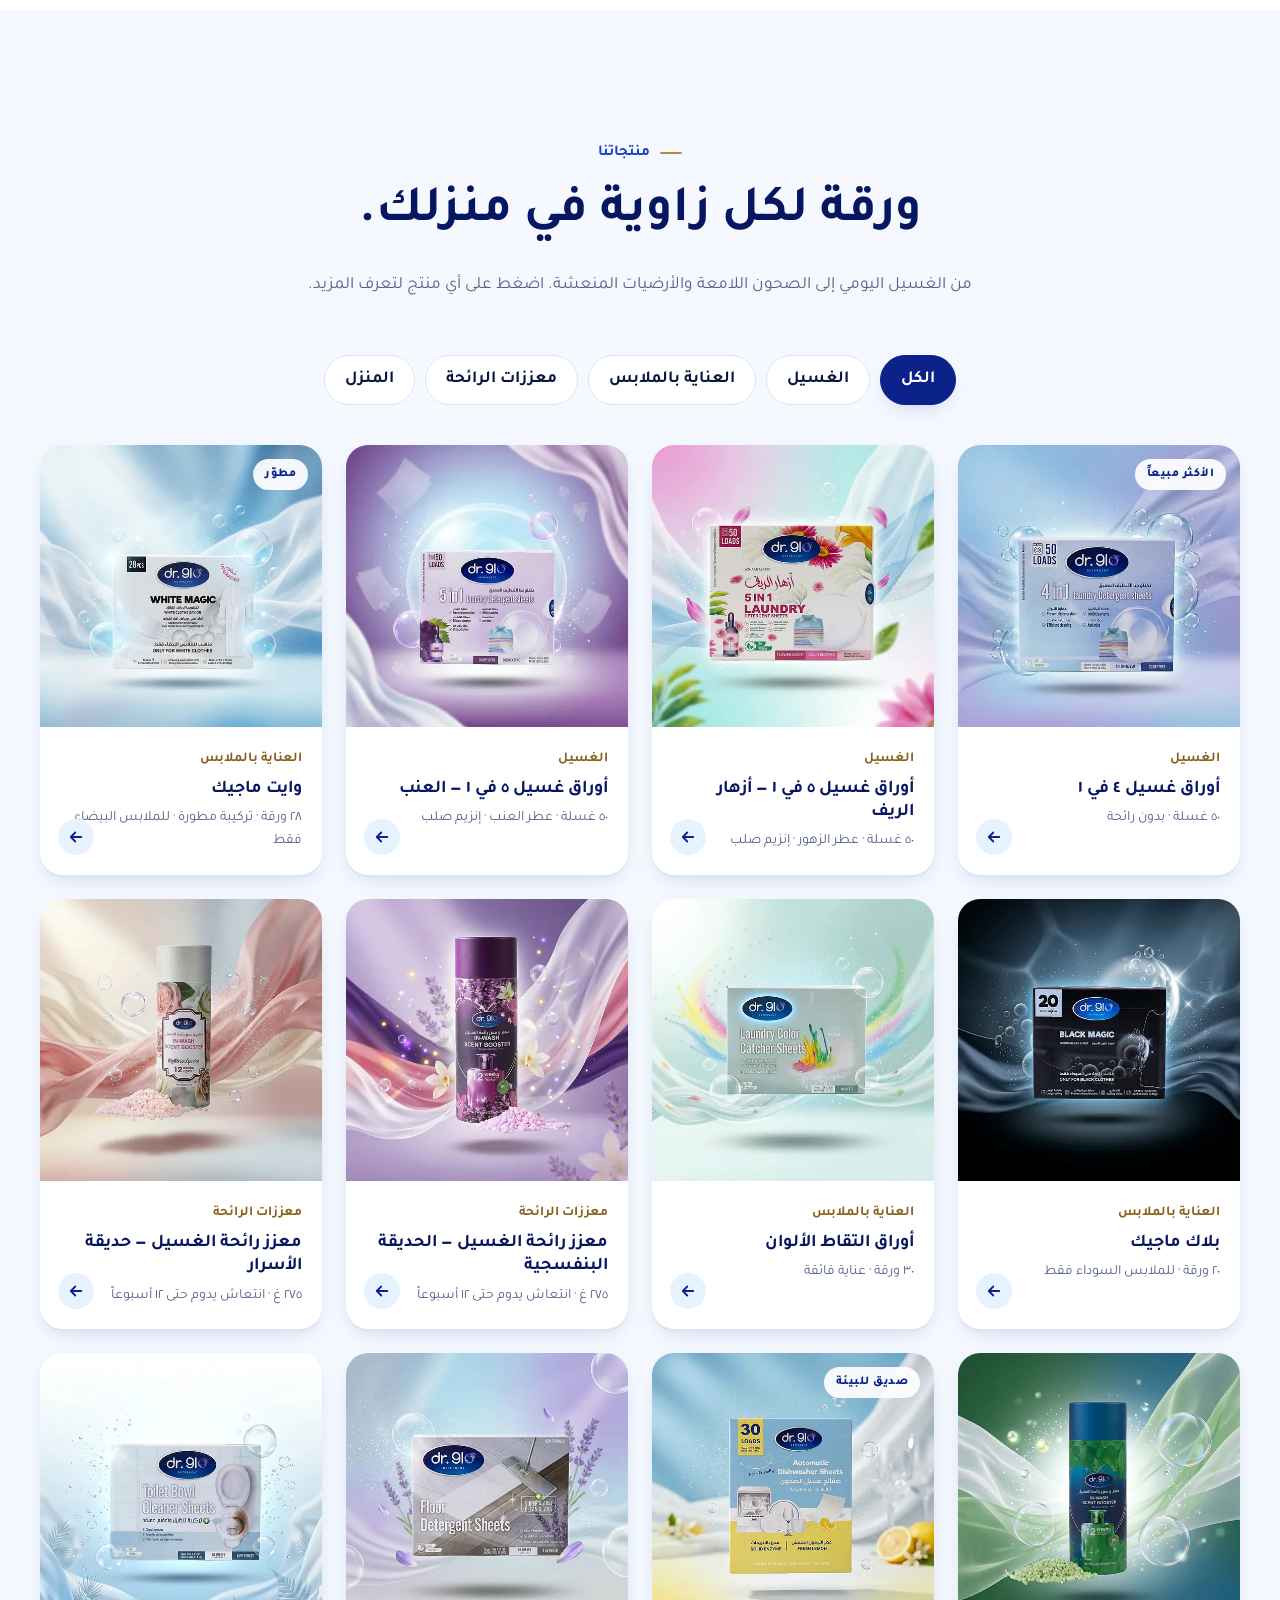
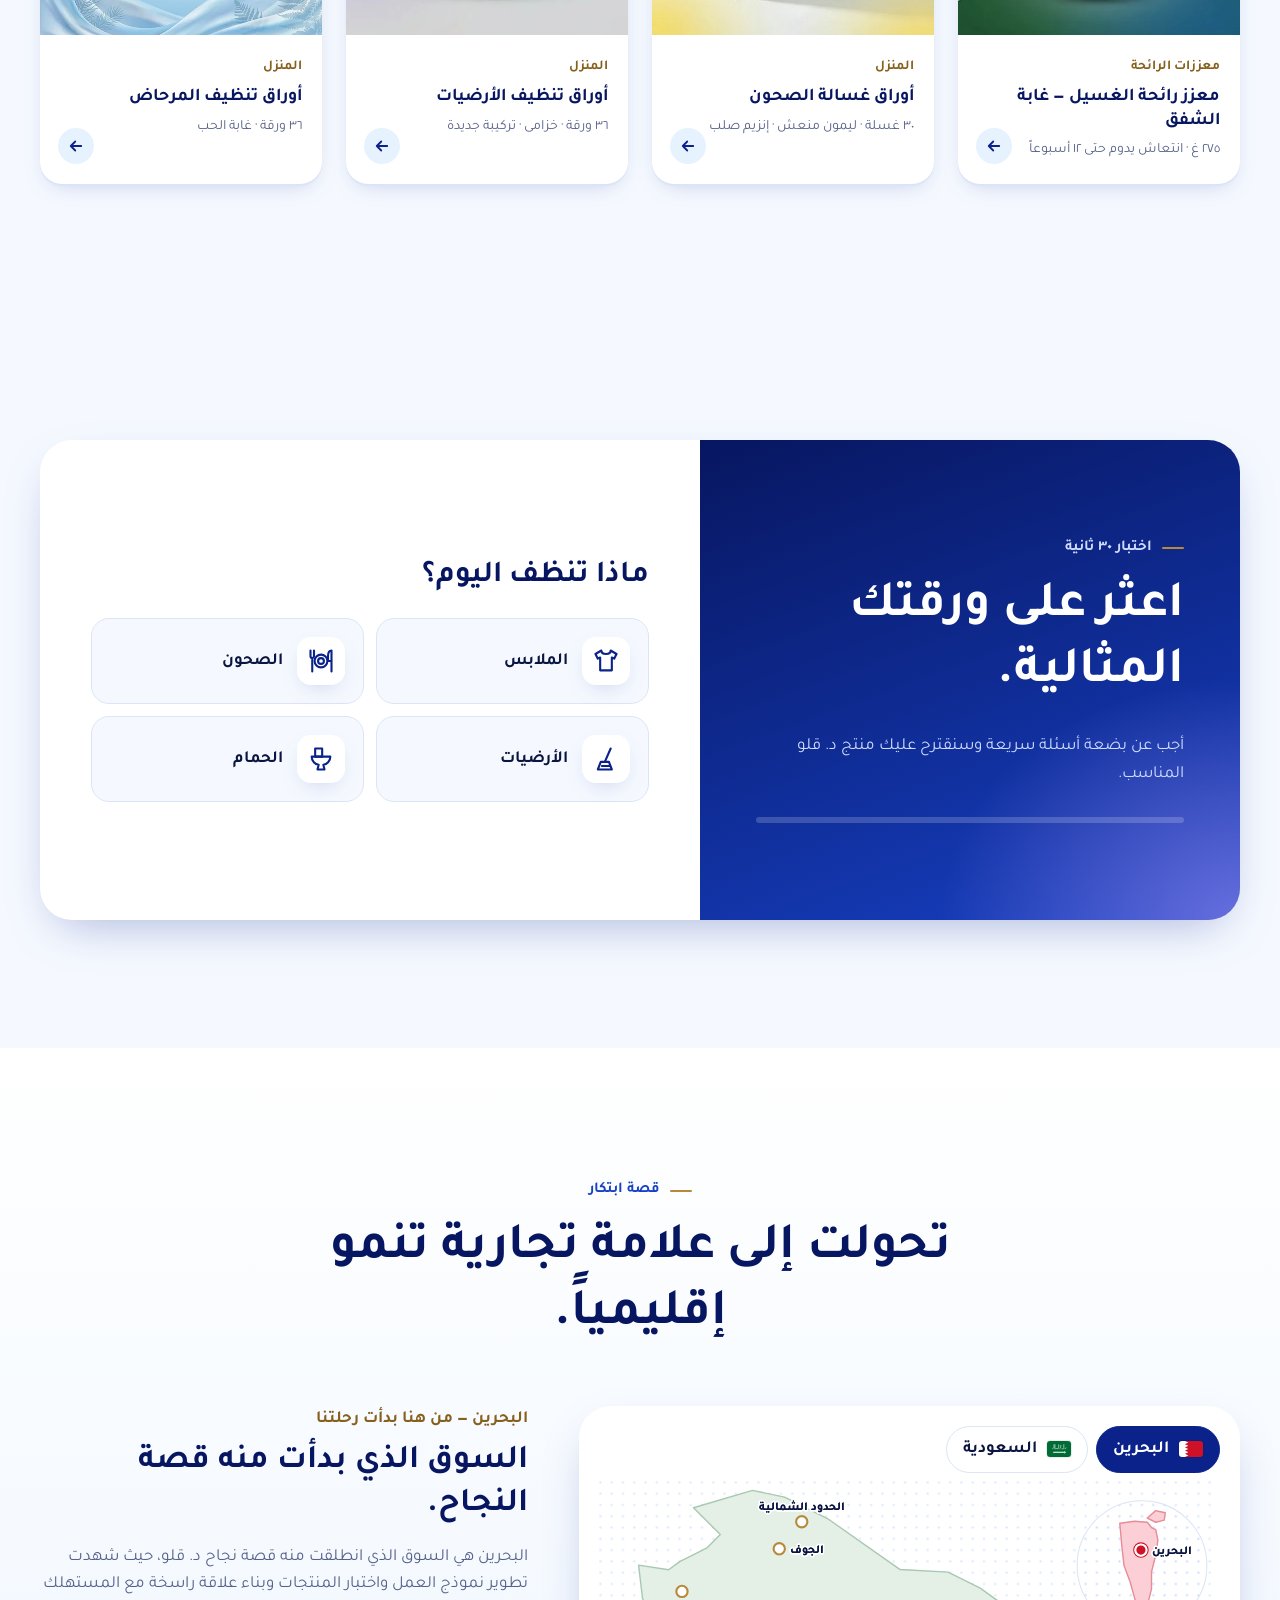
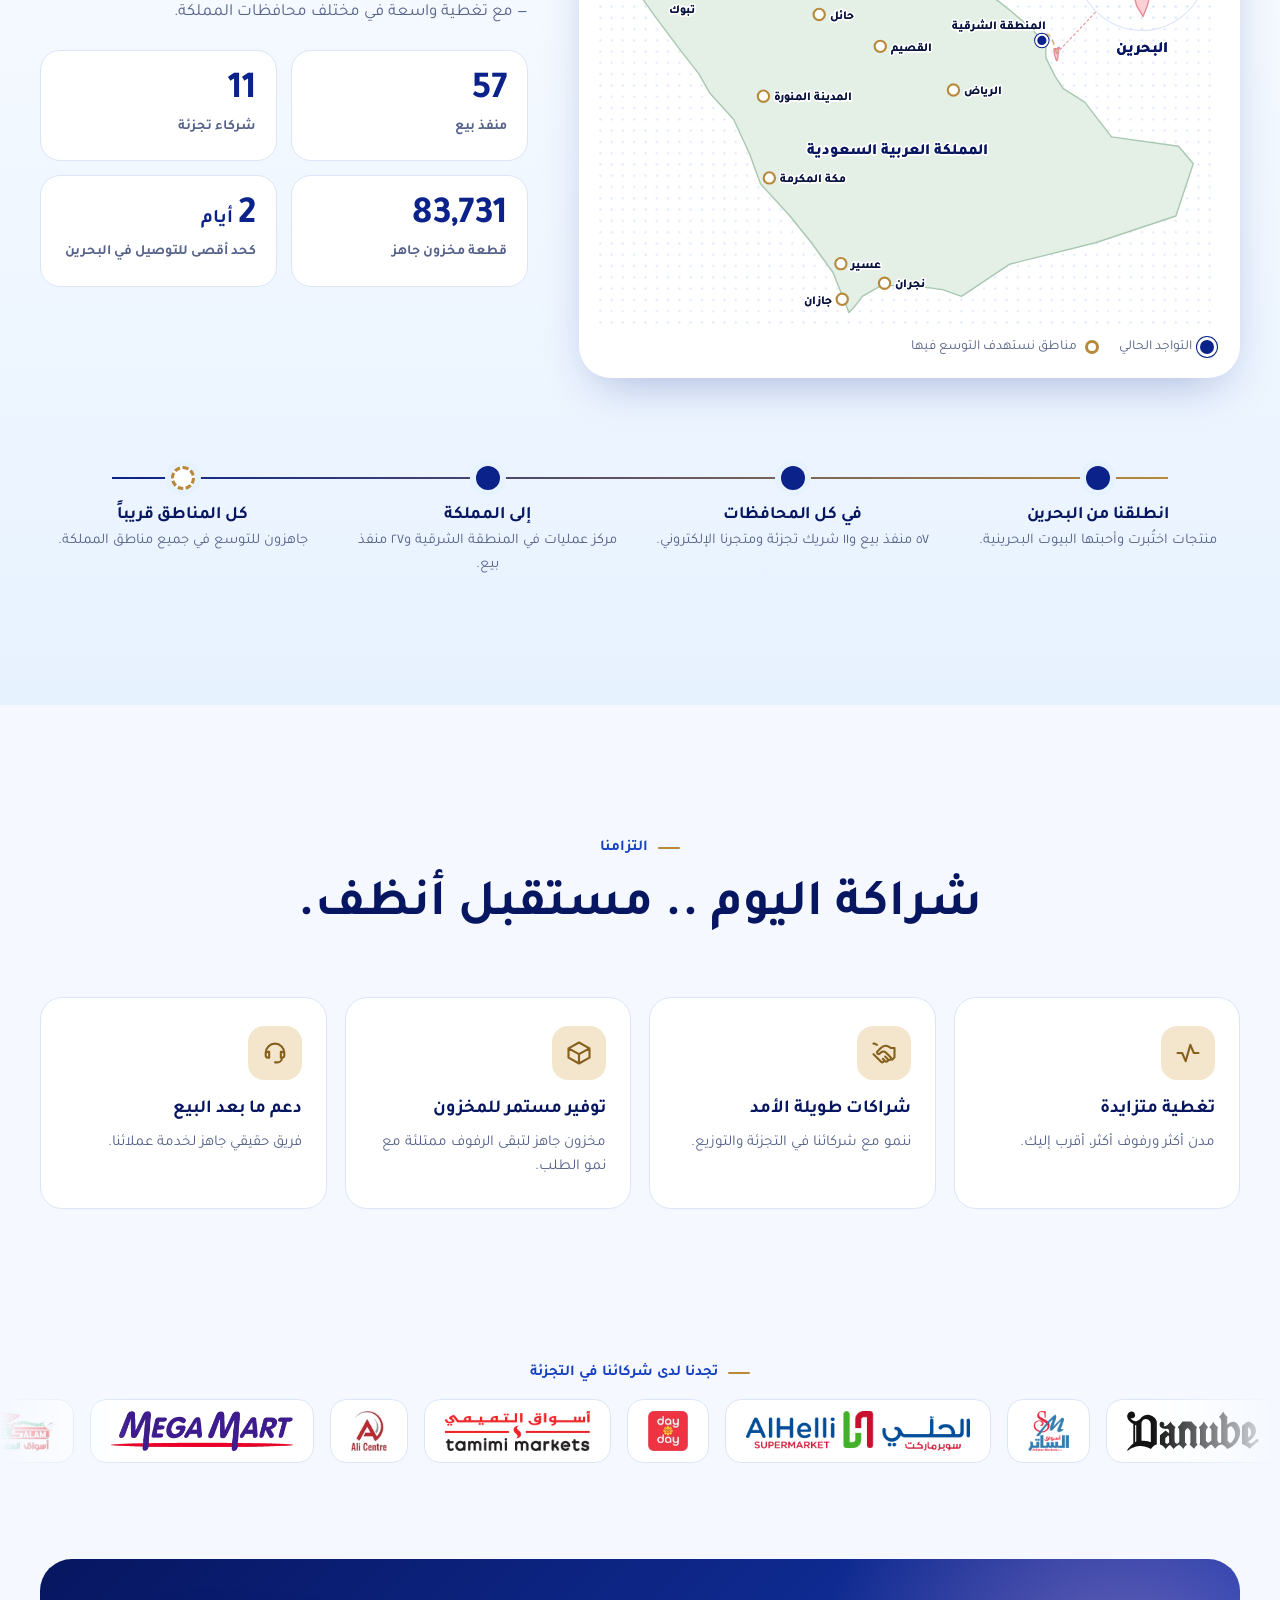
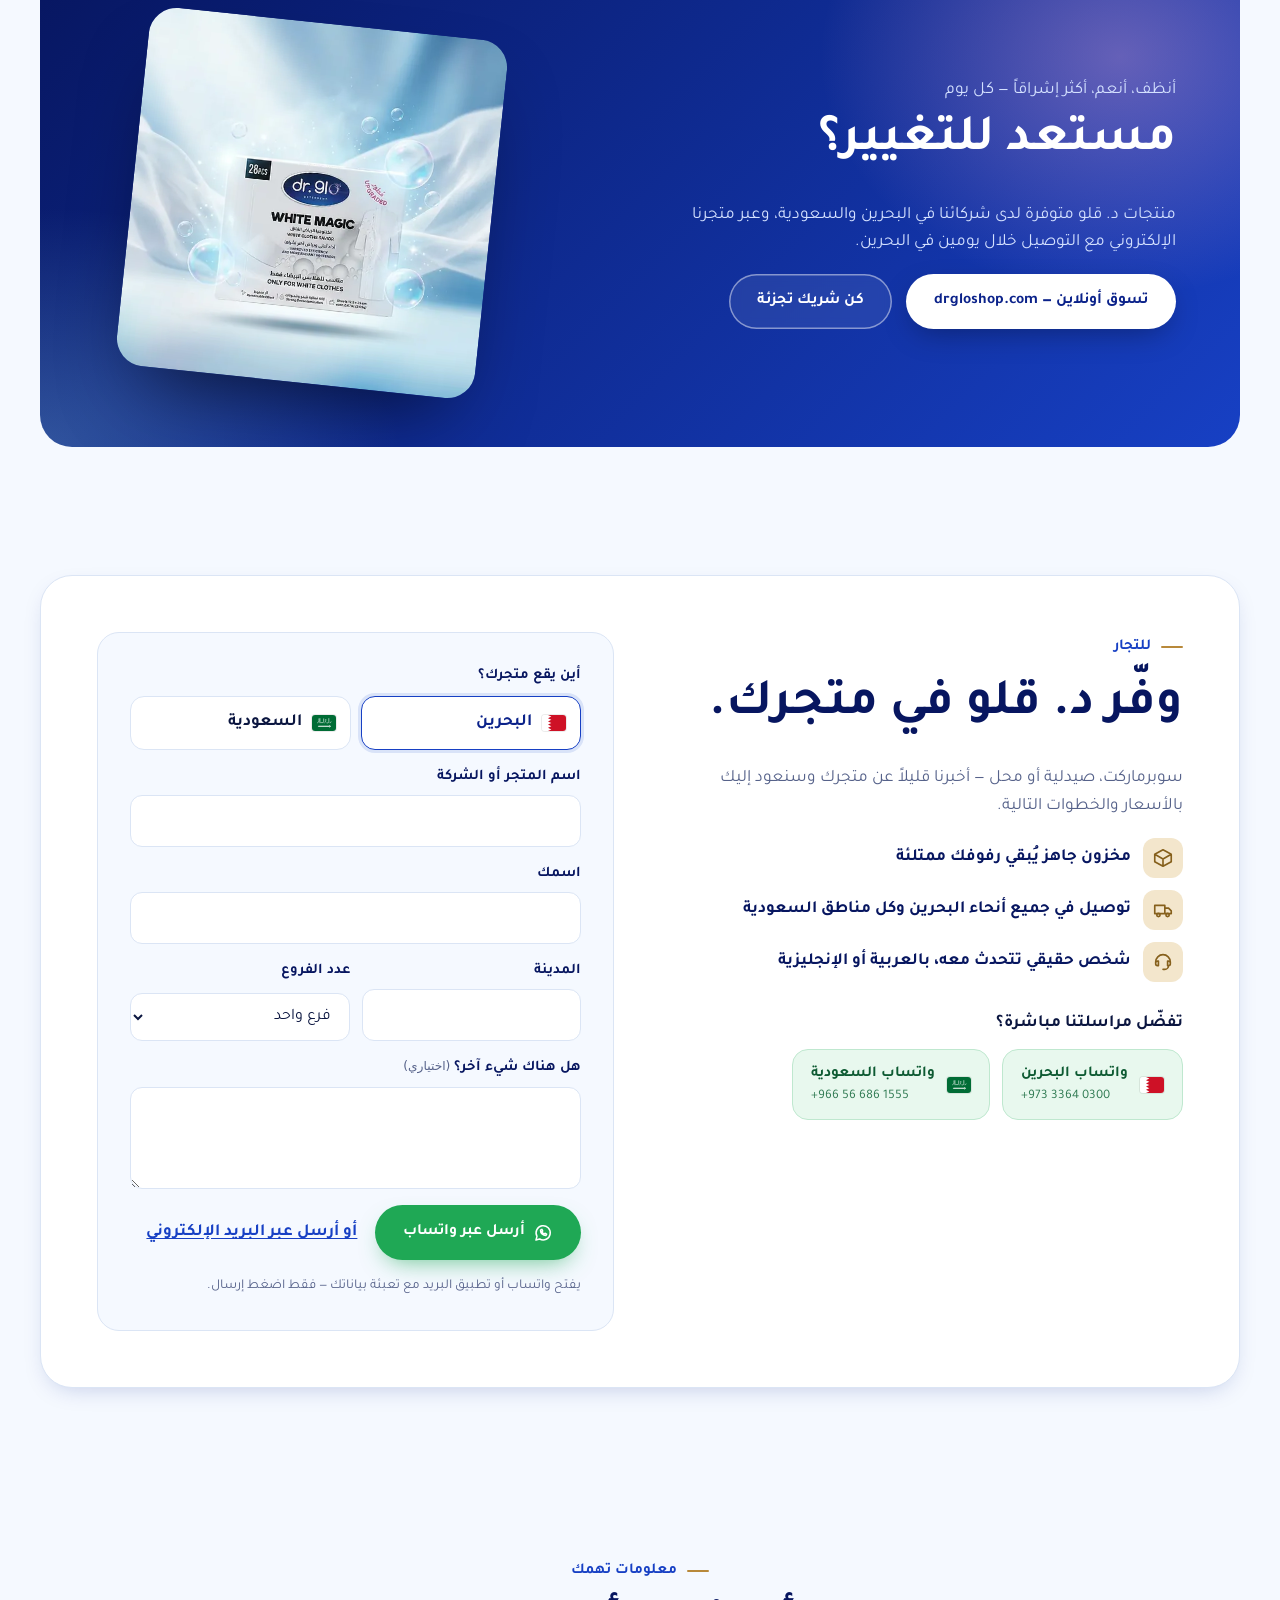
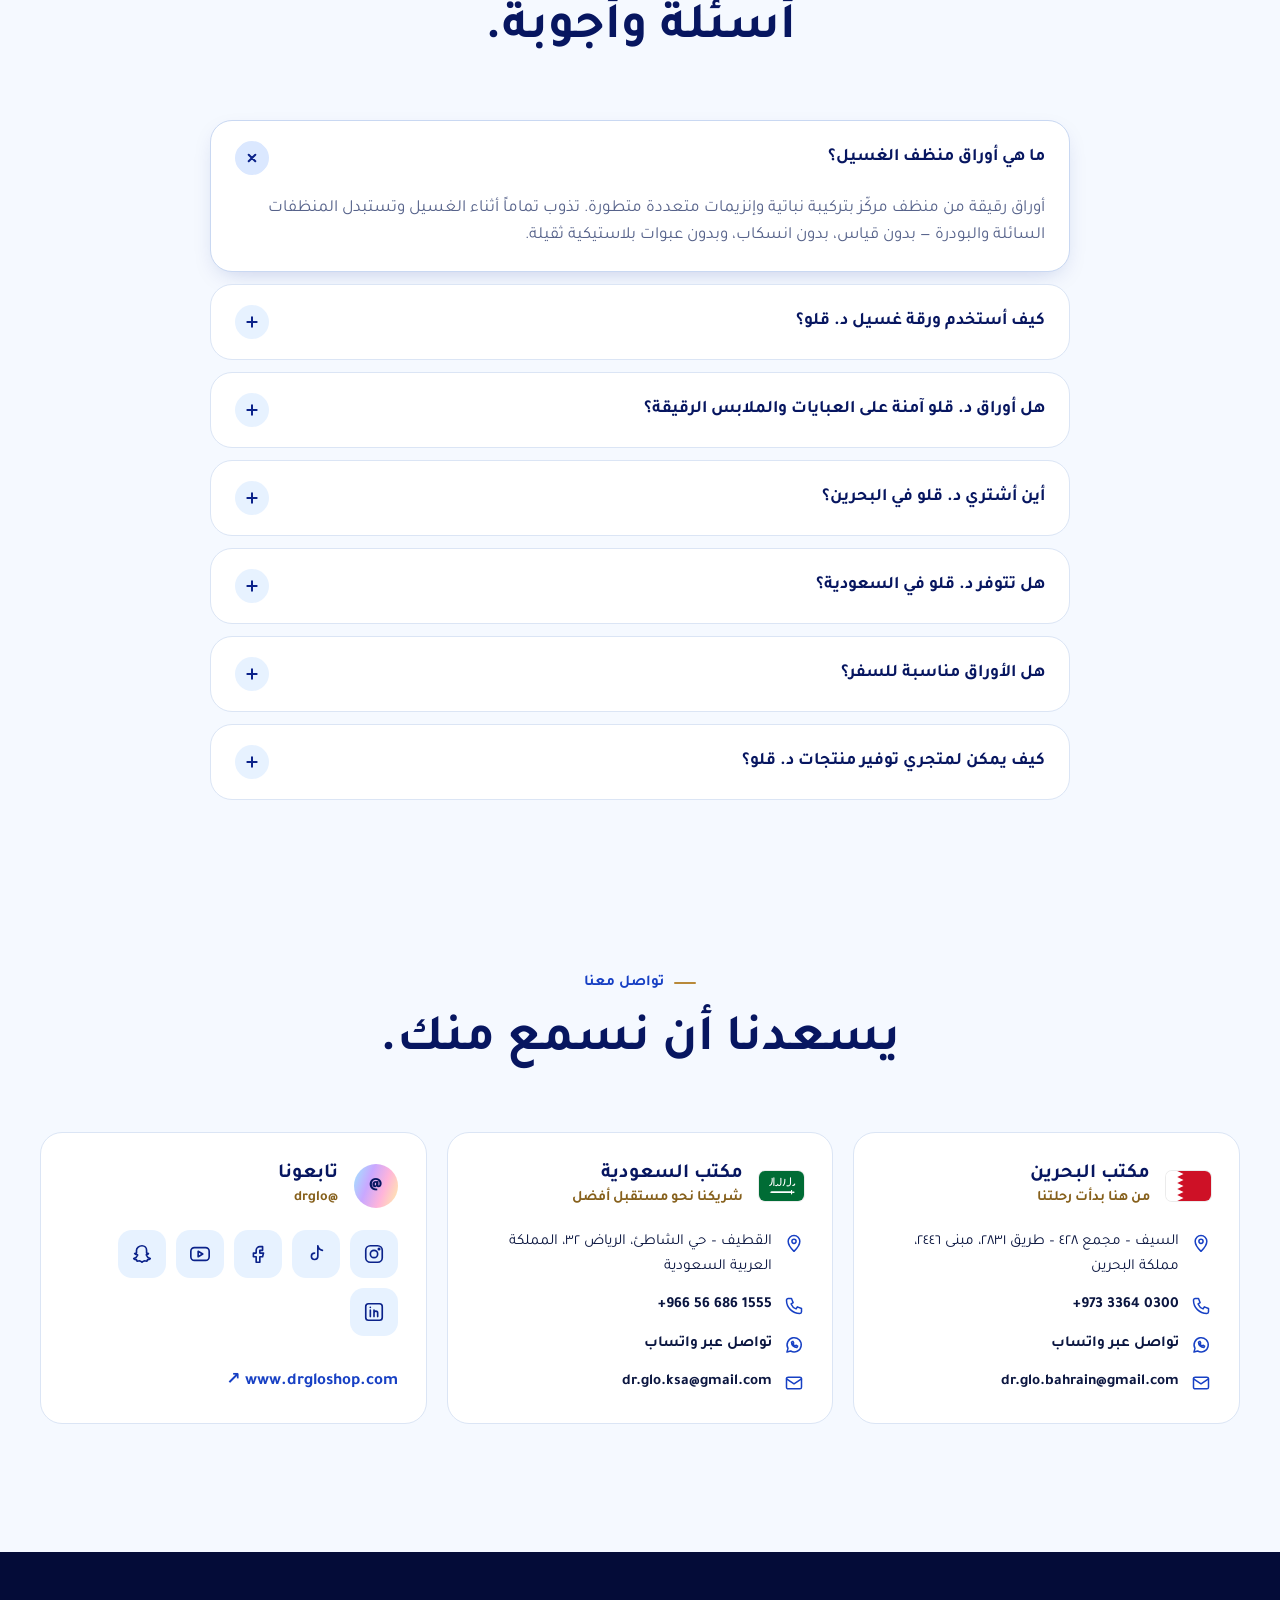
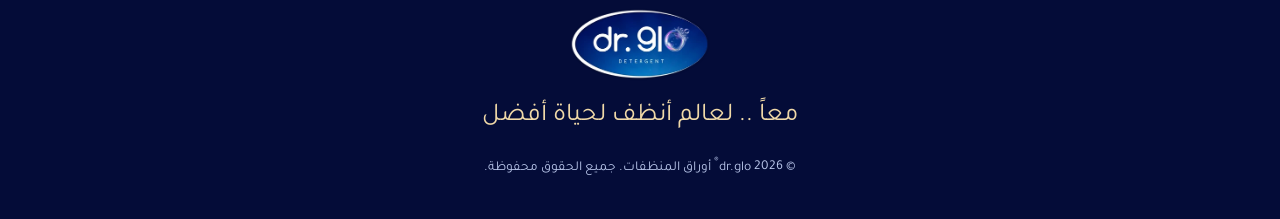
==== commit 60449c49: "seo" ====
--- a/ar/index.html
+++ b/ar/index.html
@@ -165,6 +165,72 @@
         "@id": "https://drgloglobal.com/#organization"
       },
       "primaryImageOfPage": "https://drgloglobal.com/assets/img/og-image.jpg"
+    },
+    {
+      "@type": "FAQPage",
+      "@id": "https://drgloglobal.com/ar/#faq",
+      "inLanguage": "ar",
+      "isPartOf": {
+        "@id": "https://drgloglobal.com/ar/#webpage"
+      },
+      "mainEntity": [
+        {
+          "@type": "Question",
+          "name": "ما هي أوراق منظف الغسيل؟",
+          "acceptedAnswer": {
+            "@type": "Answer",
+            "text": "أوراق رقيقة من منظف مركّز بتركيبة نباتية وإنزيمات متعددة متطورة. تذوب تماماً أثناء الغسيل وتستبدل المنظفات السائلة والبودرة — بدون قياس، بدون انسكاب، وبدون عبوات بلاستيكية ثقيلة."
+          }
+        },
+        {
+          "@type": "Question",
+          "name": "كيف أستخدم ورقة غسيل د. قلو؟",
+          "acceptedAnswer": {
+            "@type": "Answer",
+            "text": "ضع ورقة واحدة في حوض الغسالة قبل إضافة الملابس، ثم اغسل كالمعتاد. للأحمال الكبيرة أو شديدة الاتساخ استخدم ورقتين."
+          }
+        },
+        {
+          "@type": "Question",
+          "name": "هل أوراق د. قلو آمنة على العبايات والملابس الرقيقة؟",
+          "acceptedAnswer": {
+            "@type": "Answer",
+            "text": "نعم. تركيبتنا نباتية، بدون فوسفات وبدون كلور وبدون ألوان صناعية، وآمنة لجميع الأقمشة والعبايات. وللملابس السوداء والعبايات، تساعد بلاك ماجيك على الحفاظ على عمق اللون الأسود."
+          }
+        },
+        {
+          "@type": "Question",
+          "name": "أين أشتري د. قلو في البحرين؟",
+          "acceptedAnswer": {
+            "@type": "Answer",
+            "text": "تتوفر د. قلو في ٥٧ منفذ بيع في جميع محافظات البحرين، منها الدانوب والحلي وأسواق التميمي وميغا مارت، وعبر متجرنا الإلكتروني drgloshop.com مع التوصيل خلال يومين."
+          }
+        },
+        {
+          "@type": "Question",
+          "name": "هل تتوفر د. قلو في السعودية؟",
+          "acceptedAnswer": {
+            "@type": "Answer",
+            "text": "نعم. من مركز عملياتنا في المنطقة الشرقية، تتوفر د. قلو في ٢٧ منفذ بيع عبر شركاء منهم مزايا وأسواق المنتزه وأسواق الأعراف، مع التوصيل لجميع المناطق خلال ٣ إلى ٥ أيام."
+          }
+        },
+        {
+          "@type": "Question",
+          "name": "هل الأوراق مناسبة للسفر؟",
+          "acceptedAnswer": {
+            "@type": "Answer",
+            "text": "جداً. أوراق د. قلو خفيفة وصغيرة ولا تنسكب، لذا يمكنك أخذ بعضها معك في أي رحلة."
+          }
+        },
+        {
+          "@type": "Question",
+          "name": "كيف يمكن لمتجري توفير منتجات د. قلو؟",
+          "acceptedAnswer": {
+            "@type": "Answer",
+            "text": "يسعدنا التعاون معك. املأ نموذج التجار وسيصل مباشرة إلى فريقنا عبر واتساب، أو راسلنا مباشرة على واتساب البحرين أو واتساب السعودية."
+          }
+        }
+      ]
     }
   ]
 }
@@ -206,6 +272,7 @@
         <div class="hero__copy">
           <p class="eyebrow eyebrow--light" data-i18n="hero.eyebrow">من البحرين إلى غدٍ أكثر إشراقاً</p>
           <h1 class="hero__title">
+            <span class="sr-only" data-i18n="hero.h1">أوراق منظف الغسيل د. قلو: </span>
             <span data-i18n="hero.t1">منازل أنظف ..</span>
             <span class="iridescent" data-i18n="hero.t2">مستقبل أكثر إشراقاً.</span>
           </h1>
@@ -217,9 +284,9 @@
           <p class="hero__hint"><span class="hint-dot"></span><span data-i18n="hero.hint">جرّب أن تفرقع الفقاعات!</span> <b class="pop-count" id="popCount" hidden></b></p>
         </div>
         <div class="hero__stack" id="heroStack" aria-hidden="true">
-          <img class="stack-card stack-card--1" src="../assets/img/products/5in1-azhar-al-reef-sm.webp" alt="">
-          <img class="stack-card stack-card--2" src="../assets/img/products/black-magic-sm.webp" alt="">
-          <img class="stack-card stack-card--3" src="../assets/img/products/4in1-laundry-sheets-sm.webp" alt="" fetchpriority="high">
+          <img class="stack-card stack-card--1" src="../assets/img/products/5in1-azhar-al-reef-sm.webp" alt="" width="560" height="560">
+          <img class="stack-card stack-card--2" src="../assets/img/products/black-magic-sm.webp" alt="" width="560" height="560">
+          <img class="stack-card stack-card--3" src="../assets/img/products/4in1-laundry-sheets-sm.webp" alt="" width="560" height="560" fetchpriority="high">
         </div>
       </div>
       <a href="#values" class="hero__scroll" aria-label="مرر للأسفل"><span></span></a>
--- a/css/style.css
+++ b/css/style.css
@@ -164,7 +164,7 @@
 
 .hero__stack { position: relative; height: clamp(340px, 42vw, 520px); perspective: 1200px; pointer-events: auto; }
 .stack-card {
-  position: absolute; width: 62%; aspect-ratio: 1; object-fit: cover; border-radius: 28px; top: 50%; left: 50%;
+  position: absolute; width: 62%; height: auto; aspect-ratio: 1; object-fit: cover; border-radius: 28px; top: 50%; left: 50%;
   box-shadow: 0 40px 80px -30px rgba(0,0,0,.6), 0 0 0 1px rgba(255,255,255,.18);
   transition: transform .8s var(--ease); will-change: transform;
 }
@@ -244,7 +244,8 @@
 @keyframes rise { 0% { transform: translate(0,0) scale(.4); opacity: 0; } 15% { opacity: 1; } 100% { transform: translate(var(--x, 0), -200px) scale(1); opacity: 0; } }
 .dissolve__caption { margin: 14px 0 0; color: var(--muted); font-size: .95rem; min-height: 1.6em; }
 
-.benefits { list-style: none; margin: 0; padding: 0; display: grid; gap: 12px; }
+.benefits { list-style: none; margin: 0; padding: 0; display: grid; gap: 12px; align-content: start; }
+.benefits.is-measuring, .benefits.is-measuring * { transition: none !important; }
 .benefit {
   display: flex; gap: 18px; align-items: flex-start; padding: 18px 20px; border-radius: var(--radius); cursor: pointer;
   border: 1.5px solid transparent; transition: background .3s, border-color .3s, transform .3s var(--ease), box-shadow .3s;
@@ -467,13 +468,21 @@
 .commit__card h3 { font-size: 1.15rem; color: var(--navy-900); }
 .commit__card p { color: var(--muted); margin: 0; font-size: .95rem; }
 
+/* Read by search engines and screen readers, not shown on screen. */
+.sr-only { position: absolute; width: 1px; height: 1px; margin: -1px; padding: 0; overflow: hidden; clip: rect(0 0 0 0); white-space: nowrap; border: 0; }
+
 /* ---------- Partners ---------- */
 .partners { padding: 24px 0 clamp(56px, 8vw, 96px); }
 .marquee--partners .marquee__track { gap: 16px; animation-duration: 50s; }
 .partner {
-  white-space: nowrap; padding: 16px 28px; border-radius: 16px; background: #fff; border: 1px solid var(--line);
+  display: flex; align-items: center; height: 64px; flex: none;
+  white-space: nowrap; padding: 0 28px; border-radius: 16px; background: #fff; border: 1px solid var(--line);
   font-family: var(--font-display); font-weight: 700; font-size: 1.1rem; color: var(--navy-900);
 }
+/* Logos sit in the same 64px chip as the text names. Every logo gets the same height and
+   keeps its own aspect ratio, so the chips end up with naturally varied widths. */
+.partner--logo { padding: 0 20px; }
+.partner--logo img { display: block; height: 40px; width: auto; }
 
 /* ---------- Buy ---------- */
 .buy { padding-top: 0; }
@@ -510,7 +519,7 @@
 .wa-btn small { display: block; font-size: .82rem; color: #2f7a52; }
 
 .rform { background: var(--ice); border: 1px solid var(--line); border-radius: var(--radius); padding: clamp(20px, 3vw, 32px); display: grid; gap: 16px; min-width: 0; }
-.rform__country { border: 0; padding: 0; margin: 0; display: grid; grid-template-columns: 1fr 1fr; gap: 10px; }
+.rform__country { border: 0; padding: 0; margin: 0; min-width: 0; display: grid; grid-template-columns: repeat(2, minmax(0, 1fr)); gap: 10px; }
 .rform__country legend { padding: 0; margin-bottom: 8px; font-weight: 700; font-size: .92rem; color: var(--navy-900); }
 .seg { position: relative; display: flex; align-items: center; gap: 10px; padding: 12px 14px; border-radius: 14px; background: #fff; border: 1.5px solid var(--line); font-weight: 600; cursor: pointer; transition: border-color .2s, box-shadow .2s; }
 .seg input { position: absolute; opacity: 0; pointer-events: none; }
@@ -679,7 +688,9 @@
   .map text.big { font-size: 40px; }
   .map .pin circle.core { r: 13; }
   .map-hint { display: block; }
-  .nav .btn--glow { display: none; }
+  .nav__inner { gap: 10px; }
+  .nav__actions { gap: 6px; }
+  .nav .btn--glow { padding: 9px 13px; font-size: .8rem; white-space: nowrap; }
   .nav__logo img { height: 44px; }
   .quiz__answers { grid-template-columns: 1fr; }
   .rform__row { grid-template-columns: 1fr; }
@@ -700,6 +711,15 @@
   .dissolve__stage { height: 300px; }
   .timeline { grid-template-columns: 1fr; }
 }
+/* small phones: shrink the nav so logo, language, "Where to buy" and menu still fit on one row */
+@media (max-width: 380px) {
+  .nav__inner { width: calc(100% - 24px); gap: 6px; }
+  .rform__country { grid-template-columns: 1fr; }
+  .nav__actions { gap: 5px; }
+  .nav__logo img, .nav.is-scrolled .nav__logo img { height: 36px; }
+  .nav .lang-toggle { padding-inline: 10px; }
+  .nav .btn--glow { padding: 8px 11px; font-size: .76rem; }
+}
 /* short landscape phones */
 @media (max-height: 520px) and (orientation: landscape) {
   .hero { min-height: auto; padding-bottom: 110px; }
